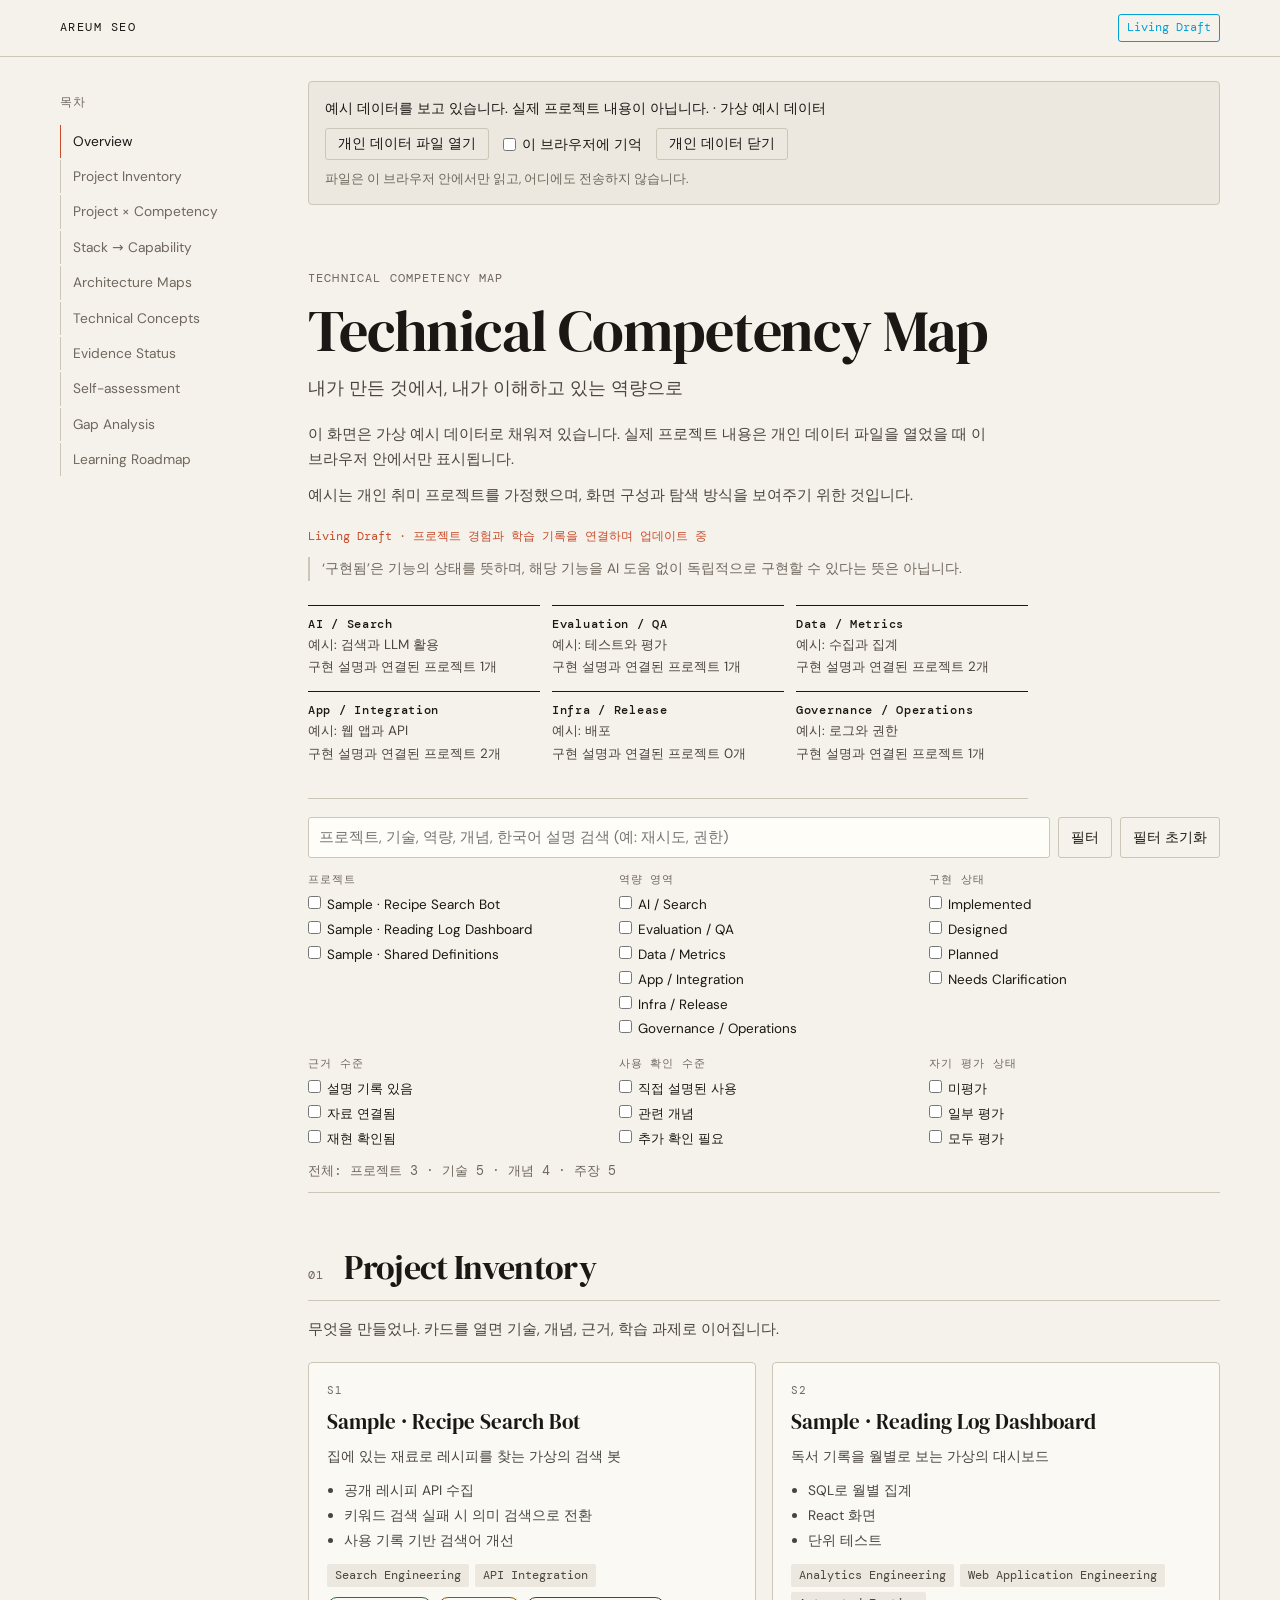
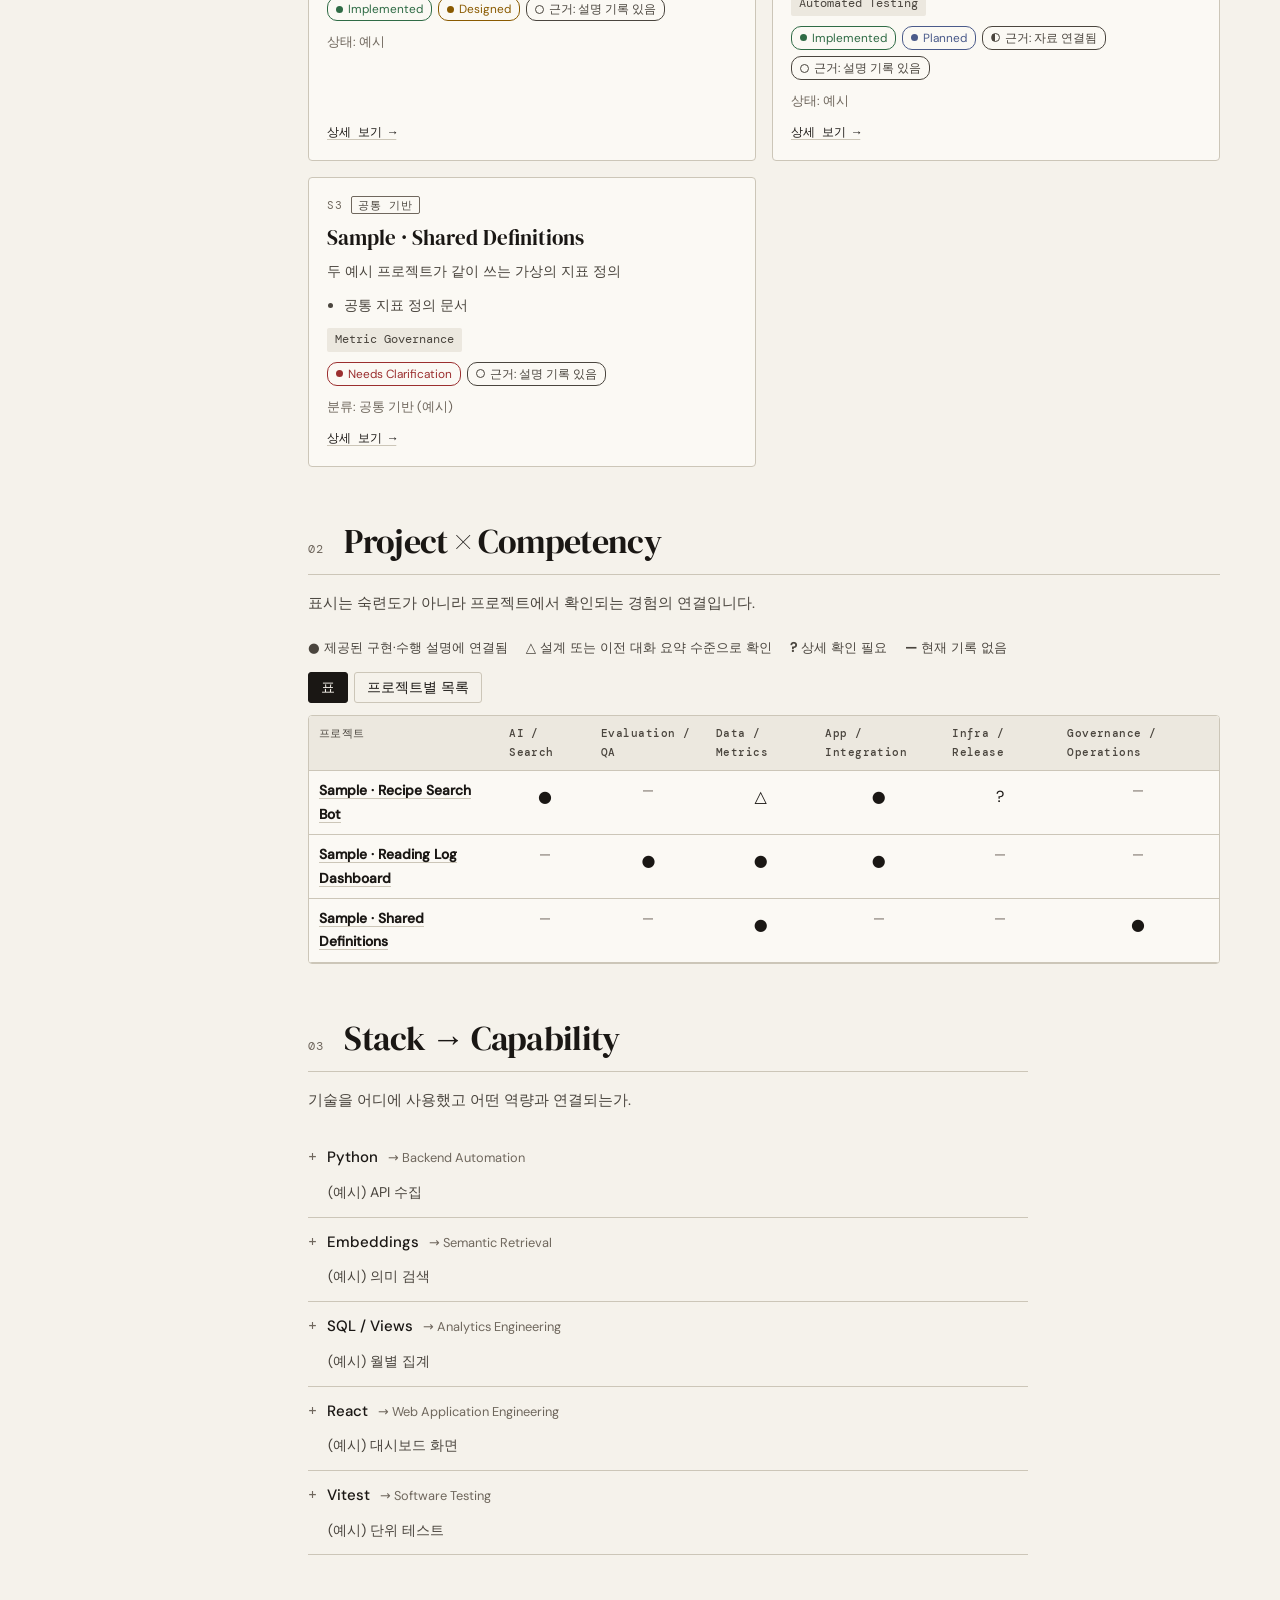
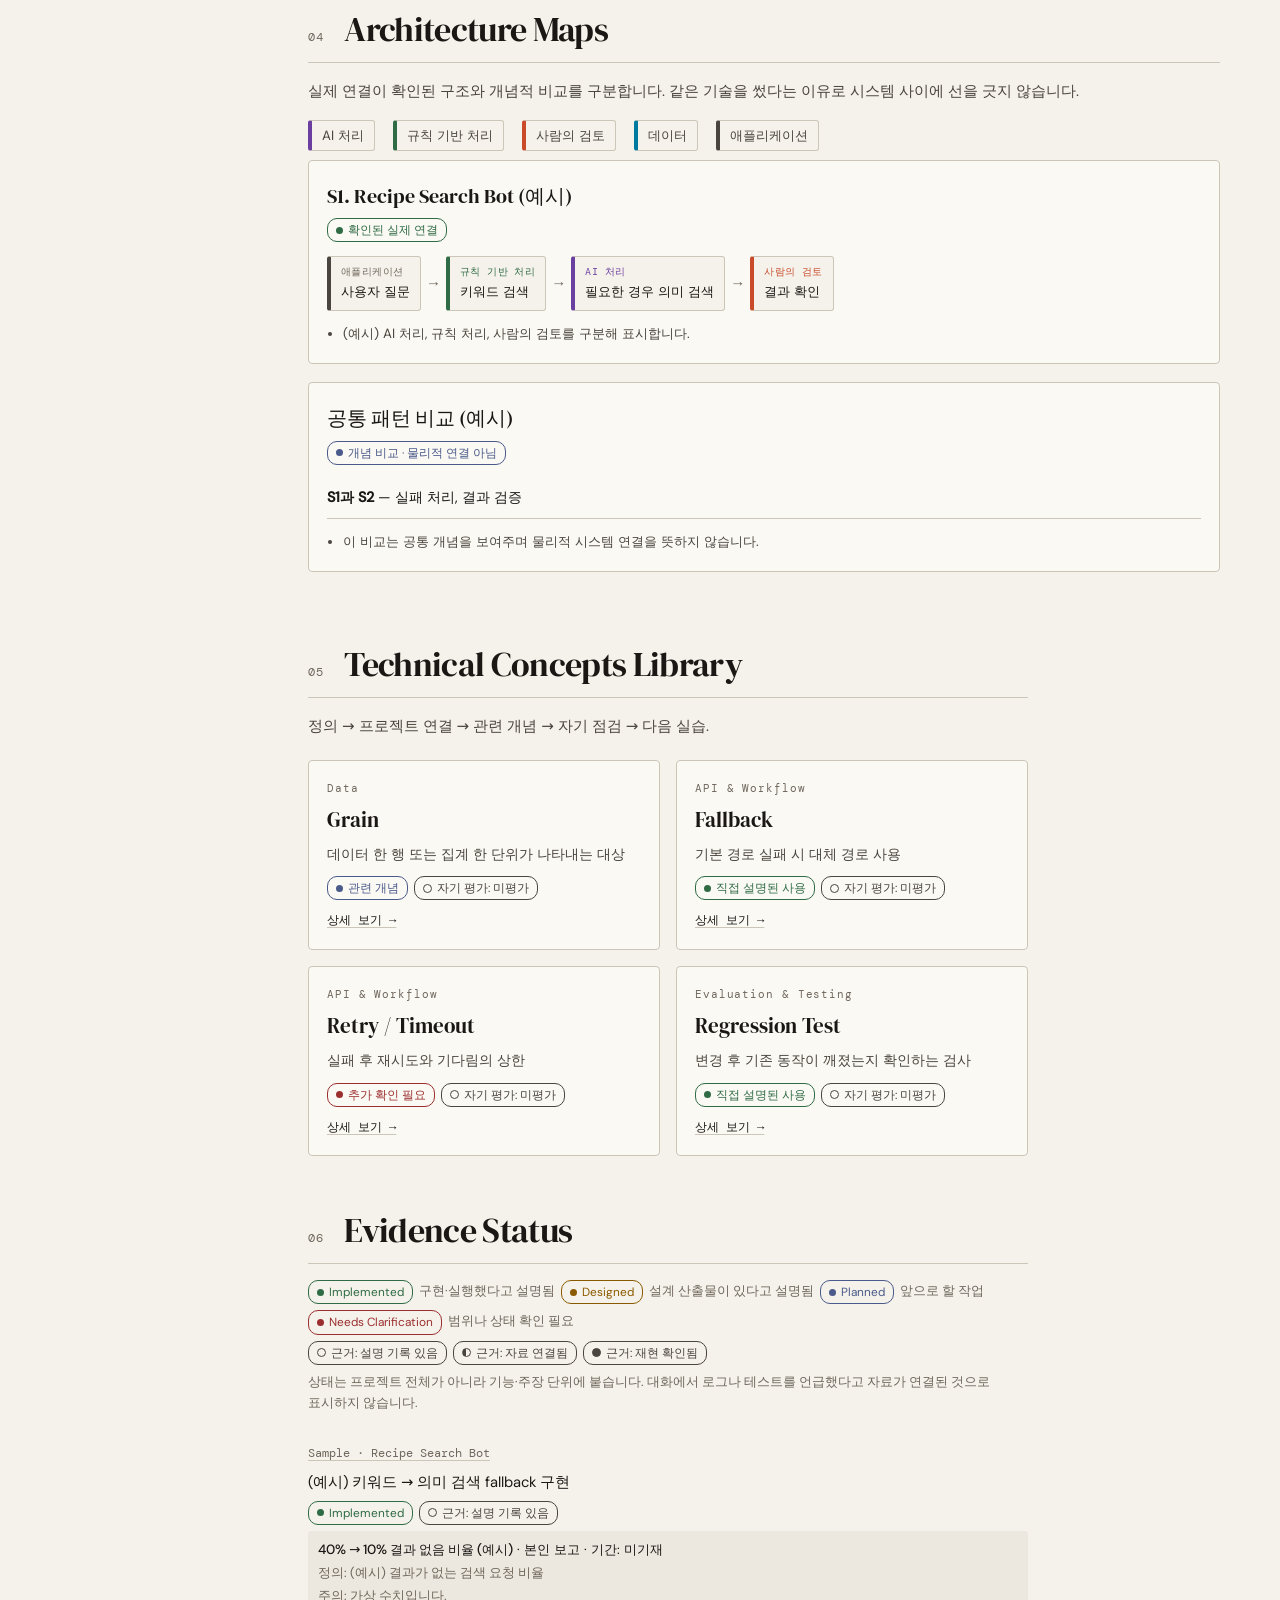
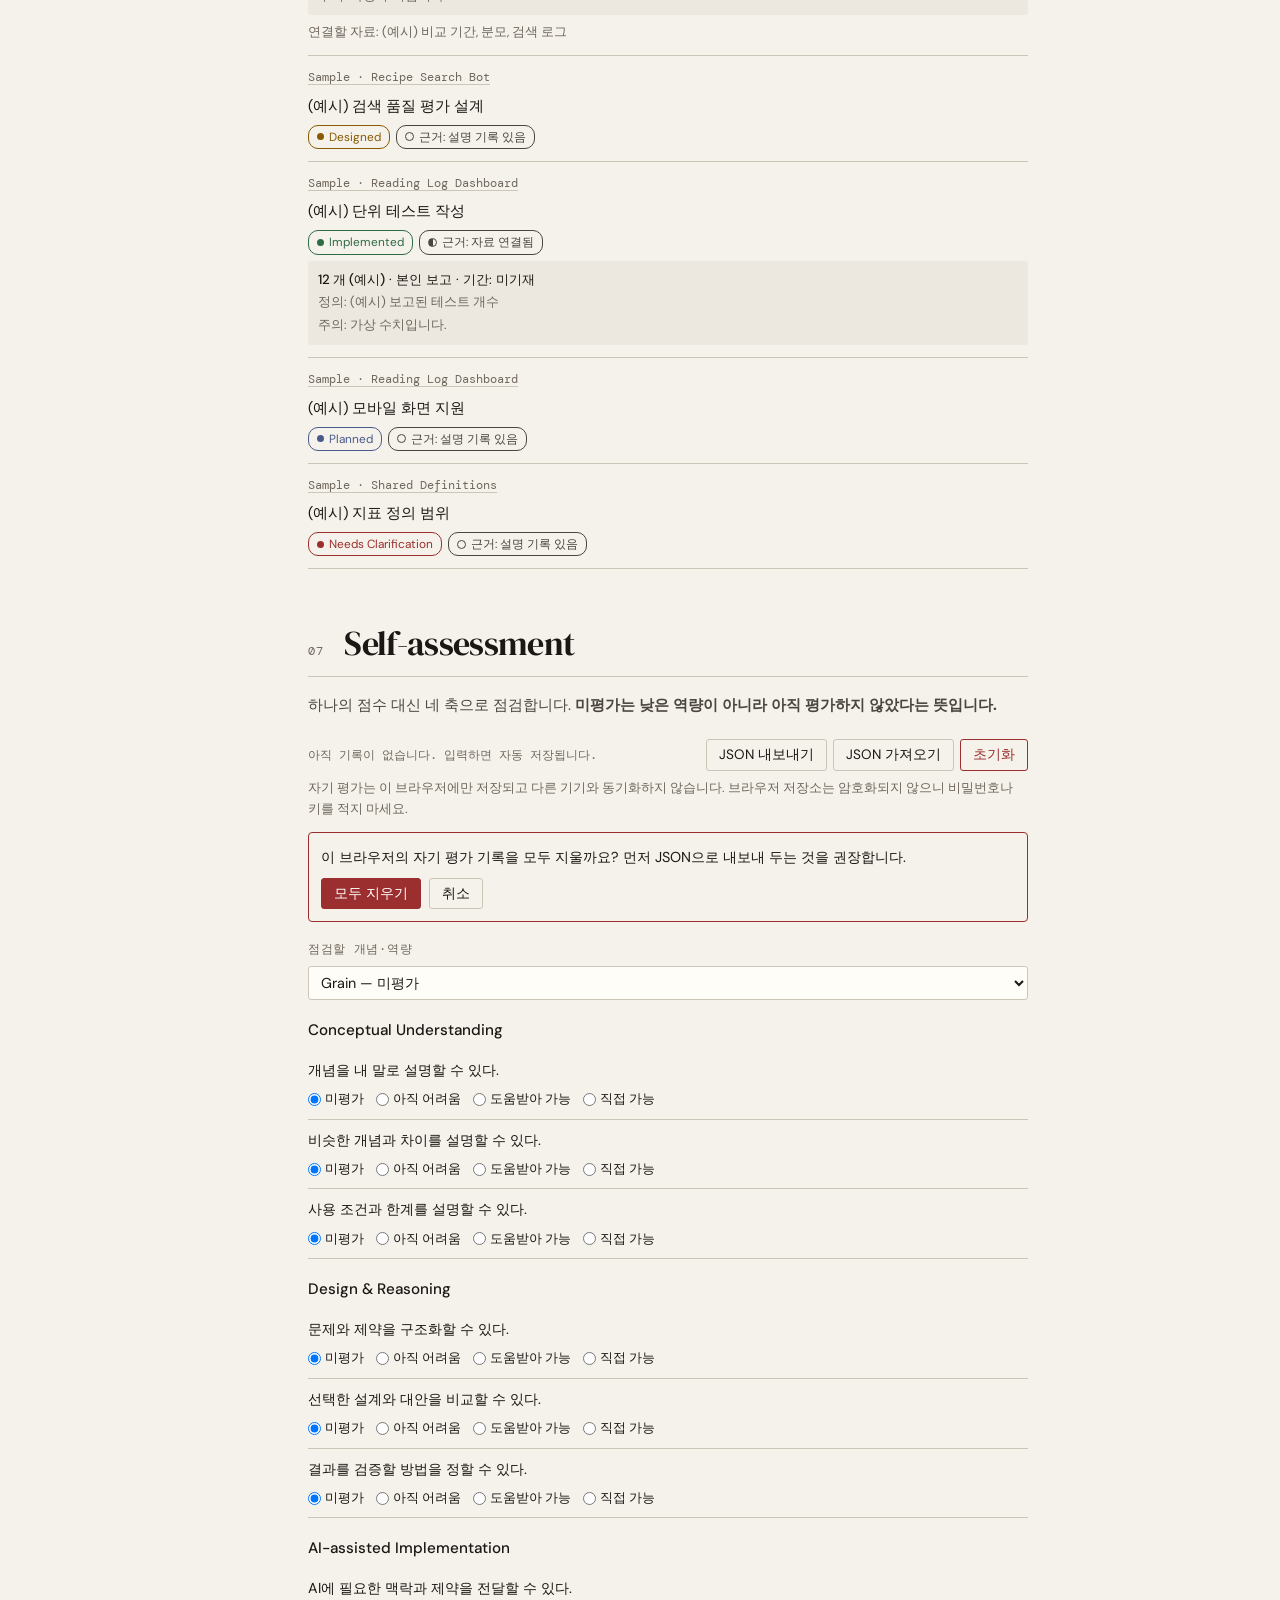
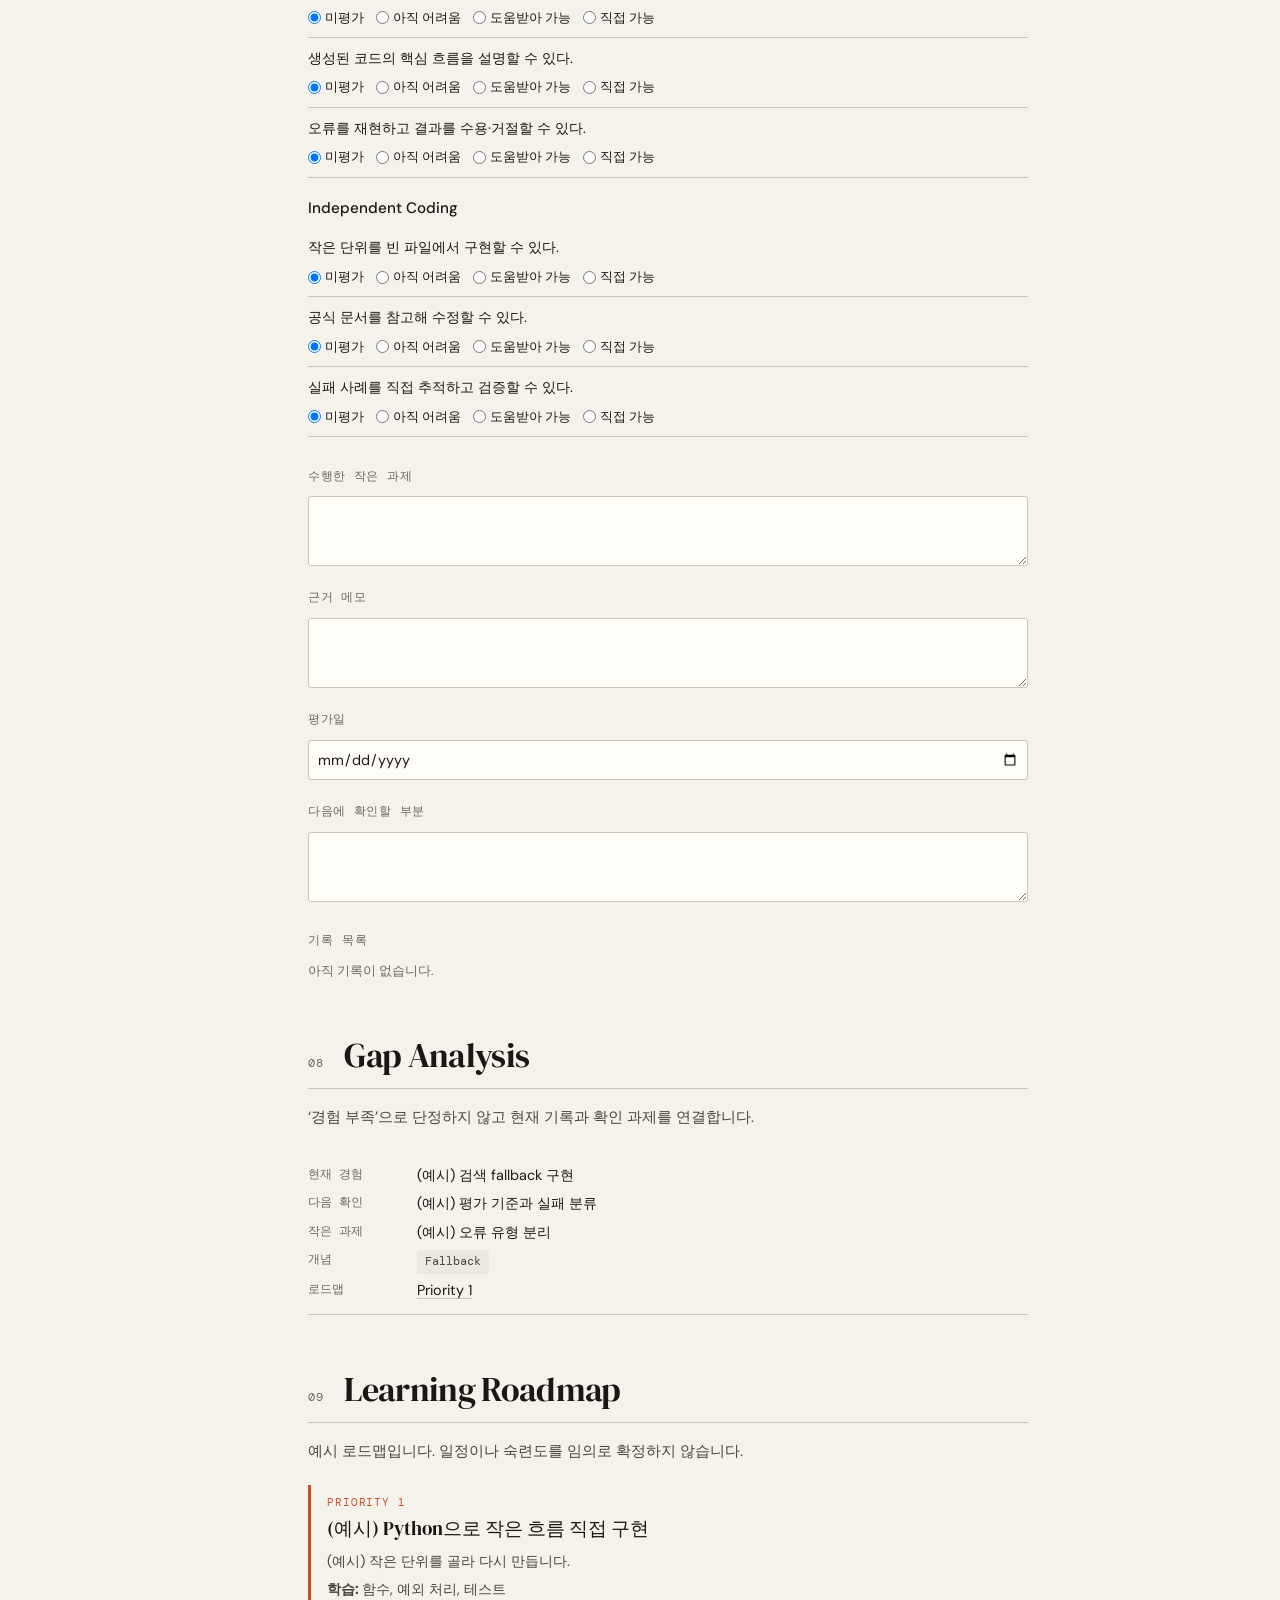
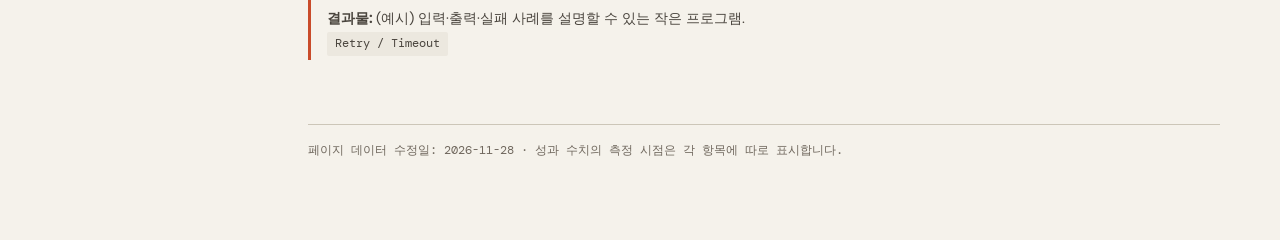
==== competency-map/index.html @ 476ce2fc "Add Technical Competency Map page shell with sample data Static page under /competency-map/: project" ====
<!DOCTYPE html>
<html lang="ko">
<head>
  <meta charset="UTF-8" />
  <meta name="viewport" content="width=device-width, initial-scale=1.0" />
  <meta name="robots" content="noindex, nofollow" />
  <meta name="referrer" content="no-referrer" />
  <meta http-equiv="Content-Security-Policy" content="default-src 'self'; script-src 'self'; style-src 'self'; font-src 'self'; img-src 'self' data:; connect-src 'self'; object-src 'none'; base-uri 'none'; form-action 'none'" />
  <title>Technical Competency Map — Areum Seo</title>
  <meta name="description" content="프로젝트 경험과 기술 개념, 학습 과제를 연결한 자기 점검용 지도." />
  <link rel="stylesheet" href="styles.css" />
</head>
<body>
  <a class="skip-link" href="#main">본문으로 건너뛰기</a>

  <nav class="topnav" aria-label="사이트">
    <div class="nav-inner">
      <a class="brand" href="../index.html">Areum Seo</a>
      <span class="nav-tag">Living Draft</span>
    </div>
  </nav>

  <div class="layout">
    <aside class="sidenav" aria-label="페이지 목차">
      <details class="toc" id="toc">
        <summary>목차</summary>
        <ol class="toc-list">
          <li><a href="#overview">Overview</a></li>
          <li><a href="#projects">Project Inventory</a></li>
          <li><a href="#matrix">Project × Competency</a></li>
          <li><a href="#stack">Stack → Capability</a></li>
          <li><a href="#architecture">Architecture Maps</a></li>
          <li><a href="#concepts">Technical Concepts</a></li>
          <li><a href="#evidence">Evidence Status</a></li>
          <li><a href="#assessment">Self-assessment</a></li>
          <li><a href="#gaps">Gap Analysis</a></li>
          <li><a href="#roadmap">Learning Roadmap</a></li>
        </ol>
      </details>
    </aside>

    <main id="main" tabindex="-1">
      <!-- Data source bar -->
      <section class="databar" aria-label="데이터">
        <p id="data-status" class="data-status" role="status">데이터를 불러오는 중…</p>
        <div class="databar-actions">
          <label class="btn btn-ghost" for="content-file">개인 데이터 파일 열기</label>
          <input type="file" id="content-file" accept="application/json,.json" class="visually-hidden" />
          <label class="check"><input type="checkbox" id="remember-content" /> 이 브라우저에 기억</label>
          <button type="button" class="btn btn-ghost" id="clear-content" hidden>개인 데이터 닫기</button>
        </div>
        <p class="hint">파일은 이 브라우저 안에서만 읽고, 어디에도 전송하지 않습니다.</p>
      </section>

      <div id="view-home">
        <header class="page-header" id="overview">
          <p class="page-eyebrow">Technical Competency Map</p>
          <h1 class="page-title">Technical Competency Map</h1>
          <p class="page-subtitle">내가 만든 것에서, 내가 이해하고 있는 역량으로</p>
          <div class="page-desc" id="intro"></div>
          <p class="living">Living Draft · 프로젝트 경험과 학습 기록을 연결하며 업데이트 중</p>
          <p class="disclaimer" id="disclaimer"></p>
          <div class="area-summary" id="area-summary"></div>
        </header>

        <!-- Search & filters -->
        <section class="finder" aria-label="검색과 필터">
          <div class="search-row">
            <label for="q" class="visually-hidden">검색</label>
            <input type="search" id="q" placeholder="프로젝트, 기술, 역량, 개념, 한국어 설명 검색 (예: 재시도, 권한)" autocomplete="off" />
            <button type="button" class="btn btn-ghost" id="filter-toggle" aria-expanded="false" aria-controls="filters">필터</button>
            <button type="button" class="btn btn-ghost" id="filter-reset">필터 초기화</button>
          </div>
          <div id="filters" class="filters" hidden></div>
          <p id="result-count" class="result-count" aria-live="polite"></p>
        </section>

        <section class="section" id="projects" aria-labelledby="h-projects">
          <div class="section-header"><span class="section-num">01</span><h2 class="section-title" id="h-projects">Project Inventory</h2></div>
          <p class="section-lead">무엇을 만들었나. 카드를 열면 기술, 개념, 근거, 학습 과제로 이어집니다.</p>
          <div class="card-grid" id="project-list"></div>
        </section>

        <section class="section wide" id="matrix" aria-labelledby="h-matrix">
          <div class="section-header"><span class="section-num">02</span><h2 class="section-title" id="h-matrix">Project × Competency</h2></div>
          <p class="section-lead">표시는 숙련도가 아니라 프로젝트에서 확인되는 경험의 연결입니다.</p>
          <ul class="legend" id="matrix-legend"></ul>
          <div class="view-switch" role="group" aria-label="보기 방식">
            <button type="button" class="btn btn-ghost" data-matrix-view="table" aria-pressed="true">표</button>
            <button type="button" class="btn btn-ghost" data-matrix-view="cards" aria-pressed="false">프로젝트별 목록</button>
          </div>
          <div id="matrix-body"></div>
        </section>

        <section class="section" id="stack" aria-labelledby="h-stack">
          <div class="section-header"><span class="section-num">03</span><h2 class="section-title" id="h-stack">Stack → Capability</h2></div>
          <p class="section-lead">기술을 어디에 사용했고 어떤 역량과 연결되는가.</p>
          <div id="stack-list" class="stack-list"></div>
        </section>

        <section class="section wide" id="architecture" aria-labelledby="h-arch">
          <div class="section-header"><span class="section-num">04</span><h2 class="section-title" id="h-arch">Architecture Maps</h2></div>
          <p class="section-lead">실제 연결이 확인된 구조와 개념적 비교를 구분합니다. 같은 기술을 썼다는 이유로 시스템 사이에 선을 긋지 않습니다.</p>
          <ul class="legend" id="arch-legend"></ul>
          <div id="arch-list"></div>
        </section>

        <section class="section" id="concepts" aria-labelledby="h-concepts">
          <div class="section-header"><span class="section-num">05</span><h2 class="section-title" id="h-concepts">Technical Concepts Library</h2></div>
          <p class="section-lead">정의 → 프로젝트 연결 → 관련 개념 → 자기 점검 → 다음 실습.</p>
          <div class="card-grid" id="concept-list"></div>
        </section>

        <section class="section" id="evidence" aria-labelledby="h-evidence">
          <div class="section-header"><span class="section-num">06</span><h2 class="section-title" id="h-evidence">Evidence Status</h2></div>
          <div id="evidence-legend" class="evidence-legend"></div>
          <div id="evidence-list"></div>
        </section>

        <section class="section" id="assessment" aria-labelledby="h-assess">
          <div class="section-header"><span class="section-num">07</span><h2 class="section-title" id="h-assess">Self-assessment</h2></div>
          <p class="section-lead">하나의 점수 대신 네 축으로 점검합니다. <strong>미평가는 낮은 역량이 아니라 아직 평가하지 않았다는 뜻입니다.</strong></p>
          <div class="assess-bar">
            <p id="save-status" class="save-status" role="status"></p>
            <div class="assess-actions">
              <button type="button" class="btn btn-ghost" id="assess-export">JSON 내보내기</button>
              <label class="btn btn-ghost" for="assess-import">JSON 가져오기</label>
              <input type="file" id="assess-import" accept="application/json,.json" class="visually-hidden" />
              <button type="button" class="btn btn-ghost btn-danger" id="assess-reset">초기화</button>
            </div>
          </div>
          <p class="hint">자기 평가는 이 브라우저에만 저장되고 다른 기기와 동기화하지 않습니다. 브라우저 저장소는 암호화되지 않으니 비밀번호나 키를 적지 마세요.</p>
          <div id="reset-confirm" class="confirm" hidden role="alertdialog" aria-labelledby="reset-confirm-text">
            <p id="reset-confirm-text">이 브라우저의 자기 평가 기록을 모두 지울까요? 먼저 JSON으로 내보내 두는 것을 권장합니다.</p>
            <button type="button" class="btn btn-danger" id="reset-yes">모두 지우기</button>
            <button type="button" class="btn btn-ghost" id="reset-no">취소</button>
          </div>
          <label for="assess-target" class="field-label">점검할 개념·역량</label>
          <select id="assess-target"></select>
          <div id="assess-form"></div>
          <h3 class="sub-title">기록 목록</h3>
          <div id="assess-summary"></div>
        </section>

        <section class="section" id="gaps" aria-labelledby="h-gaps">
          <div class="section-header"><span class="section-num">08</span><h2 class="section-title" id="h-gaps">Gap Analysis</h2></div>
          <p class="section-lead">‘경험 부족’으로 단정하지 않고 현재 기록과 확인 과제를 연결합니다.</p>
          <div id="gap-list"></div>
        </section>

        <section class="section" id="roadmap" aria-labelledby="h-roadmap">
          <div class="section-header"><span class="section-num">09</span><h2 class="section-title" id="h-roadmap">Learning Roadmap</h2></div>
          <div id="roadmap-list"></div>
        </section>

        <footer class="page-footer">
          <p id="footer-meta"></p>
        </footer>
      </div>

      <div id="view-detail" hidden></div>
    </main>
  </div>

  <script src="app.js"></script>
</body>
</html>
---- competency-map/styles.css ----
/* Technical Competency Map — reuses the site's tokens (see ../work-experience.html). Fonts are self-hosted (OFL). */
@font-face { font-family: 'DM Sans'; font-weight: 300; font-style: normal; font-display: swap; src: url('fonts/dm-sans-latin-300-normal.woff2') format('woff2'); }
@font-face { font-family: 'DM Sans'; font-weight: 400; font-style: normal; font-display: swap; src: url('fonts/dm-sans-latin-400-normal.woff2') format('woff2'); }
@font-face { font-family: 'DM Sans'; font-weight: 500; font-style: normal; font-display: swap; src: url('fonts/dm-sans-latin-500-normal.woff2') format('woff2'); }
@font-face { font-family: 'DM Mono'; font-weight: 400; font-style: normal; font-display: swap; src: url('fonts/dm-mono-latin-400-normal.woff2') format('woff2'); }
@font-face { font-family: 'DM Mono'; font-weight: 500; font-style: normal; font-display: swap; src: url('fonts/dm-mono-latin-500-normal.woff2') format('woff2'); }
@font-face { font-family: 'DM Serif Display'; font-weight: 400; font-style: normal; font-display: swap; src: url('fonts/dm-serif-display-latin-400-normal.woff2') format('woff2'); }

:root {
  --bg: #f5f2eb;
  --bg2: #ece8df;
  --ink: #1a1714;
  --ink2: #4a453e;
  --ink3: #6f675d;
  --rule: #ccc6b8;
  --accent: #c94b2a;
  --snowflake: #00A1D9;
  --max: 1100px;
  --read: 720px;
  /* status colours: always paired with text */
  --st-impl: #2f6b45;
  --st-design: #8a5a00;
  --st-plan: #4a5a8a;
  --st-clar: #9b2f2f;
  --k-ai: #6b3fa0;
  --k-rule: #2f6b45;
  --k-human: #c94b2a;
  --k-data: #00799f;
  --k-app: #4a453e;
  --sans: 'DM Sans', system-ui, -apple-system, 'Apple SD Gothic Neo', 'Malgun Gothic', 'Noto Sans KR', sans-serif;
  --mono: 'DM Mono', ui-monospace, SFMono-Regular, Menlo, monospace;
  --serif: 'DM Serif Display', Georgia, 'Apple SD Gothic Neo', 'Noto Serif KR', serif;
}

* { box-sizing: border-box; margin: 0; padding: 0; }
html { scroll-behavior: smooth; }
body { font-family: var(--sans); background: var(--bg); color: var(--ink); line-height: 1.7; font-size: 15px; word-break: keep-all; overflow-wrap: anywhere; }
a { color: inherit; text-decoration: underline; text-decoration-color: var(--rule); text-underline-offset: 3px; }
a:hover { text-decoration-color: var(--accent); color: var(--accent); }
:focus-visible { outline: 2px solid var(--accent); outline-offset: 2px; border-radius: 2px; }
.visually-hidden { position: absolute !important; width: 1px; height: 1px; overflow: hidden; clip: rect(0 0 0 0); white-space: nowrap; }
.skip-link { position: absolute; left: -999px; top: 8px; background: var(--ink); color: var(--bg); padding: 6px 12px; z-index: 100; }
.skip-link:focus { left: 8px; }
ul, ol { padding-left: 1.2em; }
li + li { margin-top: 2px; }

/* NAV */
.topnav { position: sticky; top: 0; z-index: 50; background: var(--bg); border-bottom: 1px solid var(--rule); padding: 0 clamp(16px, 5vw, 60px); }
.nav-inner { max-width: calc(var(--max) + 220px); margin: 0 auto; display: flex; align-items: center; justify-content: space-between; height: 56px; gap: 20px; }
.brand { font-family: var(--mono); font-size: 0.78rem; letter-spacing: 0.12em; text-transform: uppercase; text-decoration: none; }
.nav-tag { font-family: var(--mono); font-size: 0.72rem; color: var(--snowflake); border: 1px solid var(--snowflake); padding: 3px 8px; border-radius: 3px; }

/* LAYOUT */
.layout { max-width: calc(var(--max) + 220px); margin: 0 auto; padding: 0 clamp(16px, 5vw, 60px); display: grid; grid-template-columns: 200px minmax(0, 1fr); gap: 48px; }
.sidenav { position: sticky; top: 56px; align-self: start; max-height: calc(100vh - 56px); overflow: auto; padding: 32px 0; }
.toc summary { font-family: var(--mono); font-size: 0.72rem; letter-spacing: 0.1em; text-transform: uppercase; color: var(--ink3); cursor: pointer; list-style: none; padding: 4px 0; }
.toc summary::-webkit-details-marker { display: none; }
.toc-list { list-style: none; padding: 8px 0 0; counter-reset: toc; }
.toc-list li { counter-increment: toc; }
.toc-list a { display: block; padding: 5px 0 5px 12px; border-left: 1px solid var(--rule); font-size: 0.86rem; color: var(--ink3); text-decoration: none; }
.toc-list a:hover, .toc-list a[aria-current="true"] { color: var(--ink); border-left-color: var(--accent); }
main { min-width: 0; padding-bottom: 80px; }
main:focus { outline: none; }

/* DATABAR */
.databar { margin-top: 24px; padding: 14px 16px; border: 1px solid var(--rule); background: var(--bg2); border-radius: 4px; display: grid; gap: 8px; }
.data-status { font-size: 0.9rem; }
.data-status strong { font-weight: 500; }
.databar-actions { display: flex; flex-wrap: wrap; gap: 8px 14px; align-items: center; }
.hint { font-size: 0.8rem; color: var(--ink3); }
.check { font-size: 0.85rem; display: inline-flex; gap: 6px; align-items: center; }

/* BUTTONS */
.btn { font: inherit; font-size: 0.85rem; cursor: pointer; border: 1px solid var(--ink); background: var(--ink); color: var(--bg); padding: 6px 12px; border-radius: 3px; display: inline-flex; align-items: center; gap: 6px; line-height: 1.3; text-decoration: none; }
.btn-ghost { background: transparent; color: var(--ink); border-color: var(--rule); }
.btn-ghost:hover { border-color: var(--ink); color: var(--ink); }
.btn-ghost[aria-pressed="true"], .btn-ghost[aria-expanded="true"] { border-color: var(--ink); background: var(--ink); color: var(--bg); }
.btn-danger { border-color: var(--st-clar); color: var(--st-clar); background: transparent; }
.confirm .btn-danger { background: var(--st-clar); color: #fff; }
label.btn:focus-within { outline: 2px solid var(--accent); }

/* HEADER */
.page-header { padding: clamp(36px, 6vw, 64px) 0 32px; border-bottom: 1px solid var(--rule); max-width: var(--read); }
.page-eyebrow { font-family: var(--mono); font-size: 0.72rem; letter-spacing: 0.1em; text-transform: uppercase; color: var(--ink3); margin-bottom: 14px; }
.page-title { font-family: var(--serif); font-weight: 400; font-size: clamp(2.2rem, 5.5vw, 3.6rem); line-height: 1; letter-spacing: -0.02em; }
.page-subtitle { margin-top: 14px; font-size: 1.1rem; color: var(--ink2); }
.page-desc { margin-top: 18px; color: var(--ink2); }
.page-desc p + p { margin-top: 10px; }
.living { margin-top: 18px; font-family: var(--mono); font-size: 0.76rem; color: var(--accent); }
.disclaimer { margin-top: 10px; font-size: 0.86rem; color: var(--ink3); border-left: 2px solid var(--rule); padding-left: 12px; }
.area-summary { margin-top: 24px; display: grid; grid-template-columns: repeat(auto-fill, minmax(200px, 1fr)); gap: 12px; }
.area-card { border-top: 1px solid var(--ink); padding-top: 8px; }
.area-card h3 { font-family: var(--mono); font-size: 0.74rem; letter-spacing: 0.06em; font-weight: 500; }
.area-card p { font-size: 0.84rem; color: var(--ink2); }

/* FINDER */
.finder { background: var(--bg); padding: 18px 0 10px; border-bottom: 1px solid var(--rule); }
.search-row { display: flex; gap: 8px; flex-wrap: wrap; }
#q { flex: 1 1 260px; font: inherit; font-size: 0.92rem; padding: 7px 10px; border: 1px solid var(--rule); border-radius: 3px; background: #fffdf8; color: var(--ink); min-width: 0; }
#q:focus { border-color: var(--ink); }
.filters { margin-top: 12px; display: grid; grid-template-columns: repeat(auto-fill, minmax(220px, 1fr)); gap: 12px 20px; max-height: 50vh; overflow: auto; }
.filters fieldset { border: none; }
.filters legend { font-family: var(--mono); font-size: 0.7rem; letter-spacing: 0.08em; text-transform: uppercase; color: var(--ink3); margin-bottom: 4px; }
.filters label { display: flex; gap: 6px; align-items: baseline; font-size: 0.84rem; padding: 1px 0; }
.result-count { margin-top: 8px; font-size: 0.8rem; color: var(--ink3); font-family: var(--mono); }
.empty { padding: 20px; border: 1px dashed var(--rule); color: var(--ink2); font-size: 0.9rem; display: grid; gap: 10px; justify-items: start; }

/* SECTIONS */
.section { padding-top: 56px; max-width: var(--read); scroll-margin-top: 120px; }
.section.wide { max-width: none; }
.page-header { scroll-margin-top: 60px; }
.section-header { display: flex; gap: 20px; align-items: baseline; padding-bottom: 14px; border-bottom: 1px solid var(--rule); margin-bottom: 16px; }
.section-num { font-family: var(--mono); font-size: 0.72rem; letter-spacing: 0.1em; color: var(--ink3); }
.section-title { font-family: var(--serif); font-weight: 400; font-size: clamp(1.5rem, 3vw, 2.1rem); letter-spacing: -0.02em; line-height: 1.1; }
.section-lead { color: var(--ink2); margin-bottom: 20px; font-size: 0.94rem; }
.sub-title { font-family: var(--mono); font-size: 0.74rem; letter-spacing: 0.08em; text-transform: uppercase; color: var(--ink3); font-weight: 500; margin: 28px 0 10px; }
#projects { max-width: none; }

/* CARDS */
.card-grid { display: grid; grid-template-columns: repeat(2, minmax(0, 1fr)); gap: 16px; }
.card { border: 1px solid var(--rule); background: #fbf9f4; border-radius: 4px; padding: 18px; display: flex; flex-direction: column; gap: 10px; }
.card-num { font-family: var(--mono); font-size: 0.7rem; color: var(--ink3); letter-spacing: 0.08em; }
.card h3 { font-family: var(--serif); font-weight: 400; font-size: 1.3rem; line-height: 1.15; }
.card .one-line { color: var(--ink2); font-size: 0.9rem; }
.card ul { font-size: 0.86rem; color: var(--ink2); }
.card .more { margin-top: auto; font-family: var(--mono); font-size: 0.76rem; }
.kind-tag { font-family: var(--mono); font-size: 0.68rem; border: 1px solid var(--ink3); color: var(--ink2); padding: 1px 6px; border-radius: 2px; }
.tags { display: flex; flex-wrap: wrap; gap: 4px 6px; list-style: none; padding: 0; }
.tags li { margin: 0; }
.tag { font-family: var(--mono); font-size: 0.72rem; background: var(--bg2); border: 1px solid transparent; padding: 1px 7px; border-radius: 2px; color: var(--ink2); text-decoration: none; display: inline-block; }
a.tag:hover { border-color: var(--accent); color: var(--accent); }

/* STATUS BADGES (colour + text) */
.badges { display: flex; flex-wrap: wrap; gap: 6px; }
.badge { font-size: 0.74rem; padding: 1px 8px; border-radius: 10px; border: 1px solid currentColor; display: inline-flex; gap: 5px; align-items: center; white-space: nowrap; }
.badge::before { content: ''; width: 7px; height: 7px; border-radius: 50%; background: currentColor; }
.st-implemented { color: var(--st-impl); }
.st-designed { color: var(--st-design); }
.st-planned { color: var(--st-plan); }
.st-needs-clarification { color: var(--st-clar); }
.ev { color: var(--ink2); }
.ev::before { background: transparent; border: 1px solid currentColor; }
.ev-linked::before { background: linear-gradient(90deg, currentColor 50%, transparent 50%); }
.ev-reproduced::before { background: currentColor; }
.lk-direct { color: var(--st-impl); }
.lk-related { color: var(--st-plan); }
.lk-unconfirmed { color: var(--st-clar); }

/* MATRIX */
.legend { list-style: none; padding: 0; display: flex; flex-wrap: wrap; gap: 6px 18px; font-size: 0.84rem; color: var(--ink2); margin-bottom: 12px; }
.legend li { margin: 0; }
.view-switch { display: flex; gap: 6px; margin-bottom: 12px; }
.table-wrap { overflow-x: auto; border: 1px solid var(--rule); border-radius: 4px; }
table { border-collapse: collapse; width: 100%; font-size: 0.86rem; background: #fbf9f4; }
th, td { border-bottom: 1px solid var(--rule); padding: 8px 10px; text-align: left; vertical-align: top; }
thead th { font-family: var(--mono); font-size: 0.7rem; letter-spacing: 0.04em; font-weight: 500; color: var(--ink2); background: var(--bg2); position: sticky; top: 0; }
.matrix td.mark { text-align: center; }
.mark-btn { font: inherit; font-size: 1rem; background: none; border: 1px solid transparent; width: 2.2em; height: 2.2em; cursor: pointer; border-radius: 3px; color: var(--ink); }
.mark-btn:hover { border-color: var(--rule); }
.mark-btn[aria-expanded="true"] { border-color: var(--accent); }
.mark-none { color: var(--ink3); }
.matrix-note-row td { background: var(--bg2); font-size: 0.84rem; color: var(--ink2); }
.mcard { border: 1px solid var(--rule); border-radius: 4px; padding: 14px; margin-bottom: 10px; background: #fbf9f4; }
.mcard h3 { font-size: 1rem; font-weight: 500; margin-bottom: 6px; }
.mcard dl { display: grid; grid-template-columns: max-content 1fr; gap: 4px 12px; font-size: 0.86rem; }
.mcard dt { font-family: var(--mono); font-size: 0.74rem; color: var(--ink3); }

/* STACK */
.stack-item { border-bottom: 1px solid var(--rule); padding: 12px 0; }
.stack-item summary { cursor: pointer; display: flex; gap: 10px; align-items: baseline; flex-wrap: wrap; list-style: none; }
.stack-item summary::-webkit-details-marker { display: none; }
.stack-item summary::before { content: '+'; font-family: var(--mono); color: var(--ink3); width: 1ch; }
.stack-item[open] summary::before { content: '−'; }
.stack-name { font-weight: 500; }
.stack-ctx { color: var(--ink2); font-size: 0.88rem; flex-basis: 100%; padding-left: calc(1ch + 10px); }
.stack-body { padding: 8px 0 4px calc(1ch + 10px); display: grid; gap: 6px; font-size: 0.86rem; }
.kv { display: grid; grid-template-columns: 7em 1fr; gap: 8px; }
.kv > span:first-child { font-family: var(--mono); font-size: 0.72rem; color: var(--ink3); padding-top: 2px; }

/* ARCHITECTURE */
.arch { border: 1px solid var(--rule); border-radius: 4px; padding: 18px; margin-bottom: 18px; background: #fbf9f4; }
.arch h3 { font-family: var(--serif); font-weight: 400; font-size: 1.25rem; }
.arch .rel { margin: 4px 0 12px; }
.lane { margin-top: 14px; }
.lane-label { font-family: var(--mono); font-size: 0.7rem; letter-spacing: 0.06em; text-transform: uppercase; color: var(--ink3); margin-bottom: 6px; }
.flow { list-style: none; padding: 0; display: flex; flex-wrap: wrap; align-items: stretch; gap: 6px 0; }
.flow li { display: flex; align-items: center; margin: 0; }
.flow li + li::before { content: '→'; color: var(--ink3); padding: 0 8px; font-family: var(--mono); }
.node { border: 1px solid var(--rule); border-left: 4px solid var(--k-app); background: var(--bg); padding: 6px 10px; font-size: 0.84rem; border-radius: 3px; max-width: 240px; }
.node small { display: block; font-family: var(--mono); font-size: 0.64rem; letter-spacing: 0.04em; color: var(--ink3); text-transform: uppercase; }
.k-ai { border-left-color: var(--k-ai); } .k-ai small { color: var(--k-ai); }
.k-rule { border-left-color: var(--k-rule); } .k-rule small { color: var(--k-rule); }
.k-human { border-left-color: var(--k-human); } .k-human small { color: var(--k-human); }
.k-data { border-left-color: var(--k-data); } .k-data small { color: var(--k-data); }
.arch-notes { margin-top: 12px; font-size: 0.84rem; color: var(--ink2); }
.compare { list-style: none; padding: 0; }
.compare li { padding: 8px 0; border-bottom: 1px solid var(--rule); font-size: 0.9rem; }

/* EVIDENCE */
.evidence-legend { display: grid; gap: 6px; font-size: 0.86rem; color: var(--ink2); margin-bottom: 18px; }
.claim { border-bottom: 1px solid var(--rule); padding: 12px 0; display: grid; gap: 6px; }
.claim-project { font-family: var(--mono); font-size: 0.72rem; color: var(--ink3); }
.claim-text { font-size: 0.92rem; }
.outcome { font-size: 0.84rem; background: var(--bg2); padding: 8px 10px; border-radius: 3px; }
.outcome strong { font-weight: 500; }

/* ASSESSMENT */
.assess-bar { display: flex; flex-wrap: wrap; justify-content: space-between; align-items: center; gap: 10px; margin-bottom: 6px; }
.assess-actions { display: flex; flex-wrap: wrap; gap: 6px; }
.save-status { font-family: var(--mono); font-size: 0.76rem; color: var(--ink3); }
.save-status.warn { color: var(--st-clar); }
.confirm { border: 1px solid var(--st-clar); padding: 12px; margin: 12px 0; display: flex; flex-wrap: wrap; gap: 8px; align-items: center; border-radius: 4px; }
.confirm p { flex-basis: 100%; font-size: 0.9rem; }
.field-label { display: block; font-family: var(--mono); font-size: 0.72rem; letter-spacing: 0.06em; color: var(--ink3); margin: 18px 0 6px; text-transform: uppercase; }
select, textarea, input[type="date"], input[type="text"] { font: inherit; font-size: 0.9rem; padding: 6px 8px; border: 1px solid var(--rule); border-radius: 3px; background: #fffdf8; color: var(--ink); width: 100%; }
textarea { min-height: 70px; resize: vertical; }
.axis { margin-top: 18px; border: none; }
.axis legend { font-weight: 500; font-size: 0.95rem; margin-bottom: 6px; }
.q { padding: 8px 0; border-bottom: 1px solid var(--rule); display: grid; gap: 6px; }
.q-text { font-size: 0.9rem; }
.choices { display: flex; flex-wrap: wrap; gap: 4px 12px; font-size: 0.82rem; }
.choices label { display: inline-flex; gap: 4px; align-items: center; }
.assess-fields { display: grid; gap: 4px; margin-top: 12px; }
.assess-row { border-bottom: 1px solid var(--rule); padding: 10px 0; font-size: 0.86rem; display: grid; gap: 4px; }
.assess-row .counts { color: var(--ink2); }

/* GAP & ROADMAP */
.gap { border-bottom: 1px solid var(--rule); padding: 12px 0; display: grid; gap: 4px; font-size: 0.9rem; }
.prio { border-left: 3px solid var(--accent); padding: 4px 0 4px 16px; margin-bottom: 22px; }
.prio h3 { font-family: var(--serif); font-weight: 400; font-size: 1.2rem; }
.prio .prio-n { font-family: var(--mono); font-size: 0.7rem; color: var(--accent); letter-spacing: 0.08em; }
.prio p, .prio li { font-size: 0.9rem; color: var(--ink2); }
.prio p { margin-top: 4px; }

/* DETAIL VIEW */
#view-detail { padding-top: 32px; max-width: var(--read); }
.detail-back { font-family: var(--mono); font-size: 0.76rem; display: inline-block; margin-bottom: 20px; }
.detail h1 { font-family: var(--serif); font-weight: 400; font-size: clamp(1.9rem, 4.5vw, 2.8rem); line-height: 1.05; letter-spacing: -0.02em; }
.detail .one-line { font-size: 1.05rem; color: var(--ink2); margin-top: 10px; }
.detail section { margin-top: 30px; }
.detail h2 { font-family: var(--mono); font-size: 0.74rem; letter-spacing: 0.08em; text-transform: uppercase; color: var(--ink3); font-weight: 500; padding-bottom: 6px; border-bottom: 1px solid var(--rule); margin-bottom: 10px; }
.detail ul { font-size: 0.92rem; }
.caution { border-left: 3px solid var(--st-design); padding: 6px 12px; background: var(--bg2); font-size: 0.9rem; margin-top: 6px; }

.page-footer { margin-top: 64px; padding-top: 16px; border-top: 1px solid var(--rule); font-family: var(--mono); font-size: 0.72rem; color: var(--ink3); }

/* MOBILE */
@media (max-width: 860px) {
  .layout { grid-template-columns: minmax(0, 1fr); gap: 0; }
  .sidenav { position: sticky; top: 56px; z-index: 30; background: var(--bg); padding: 0; max-height: none; border-bottom: 1px solid var(--rule); margin: 0 calc(-1 * clamp(16px, 5vw, 60px)); padding: 0 clamp(16px, 5vw, 60px); }
  .toc summary { padding: 10px 0; }
  .toc summary::after { content: ' ▾'; }
  .toc[open] summary::after { content: ' ▴'; }
  .toc-list { padding-bottom: 10px; max-height: 60vh; overflow: auto; }
  .finder { position: static; }
  .card-grid { grid-template-columns: minmax(0, 1fr); }
  .flow { flex-direction: column; align-items: stretch; }
  .flow li { flex-direction: column; align-items: stretch; }
  .flow li + li::before { content: '↓'; padding: 2px 0; text-align: center; }
  .node { max-width: none; }
  .section { scroll-margin-top: 110px; }
}
@media (min-width: 861px) {
  .toc summary { pointer-events: none; }
}
@media (prefers-reduced-motion: reduce) { html { scroll-behavior: auto; } }
@media print {
  .topnav, .sidenav, .finder, .databar, .assess-actions { display: none; }
  .layout { display: block; }
}
.mt { margin-top: 14px; }
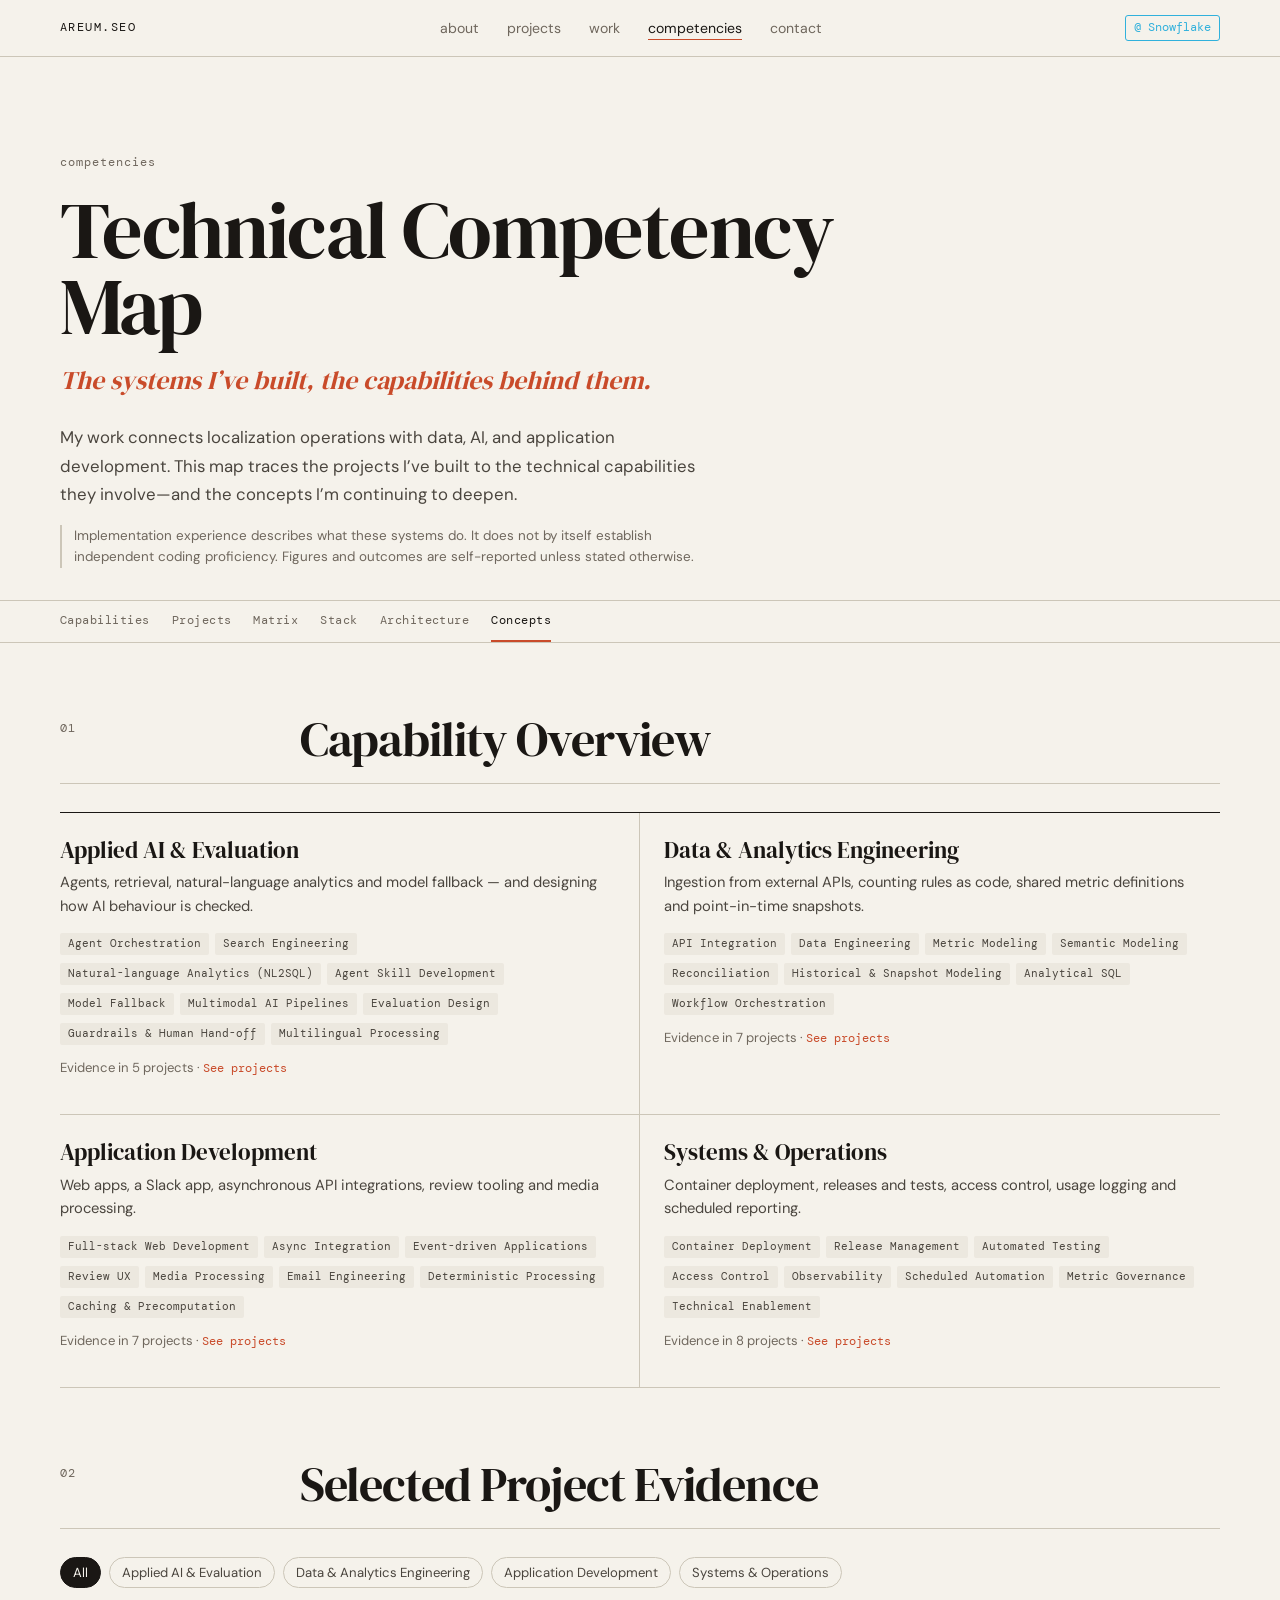
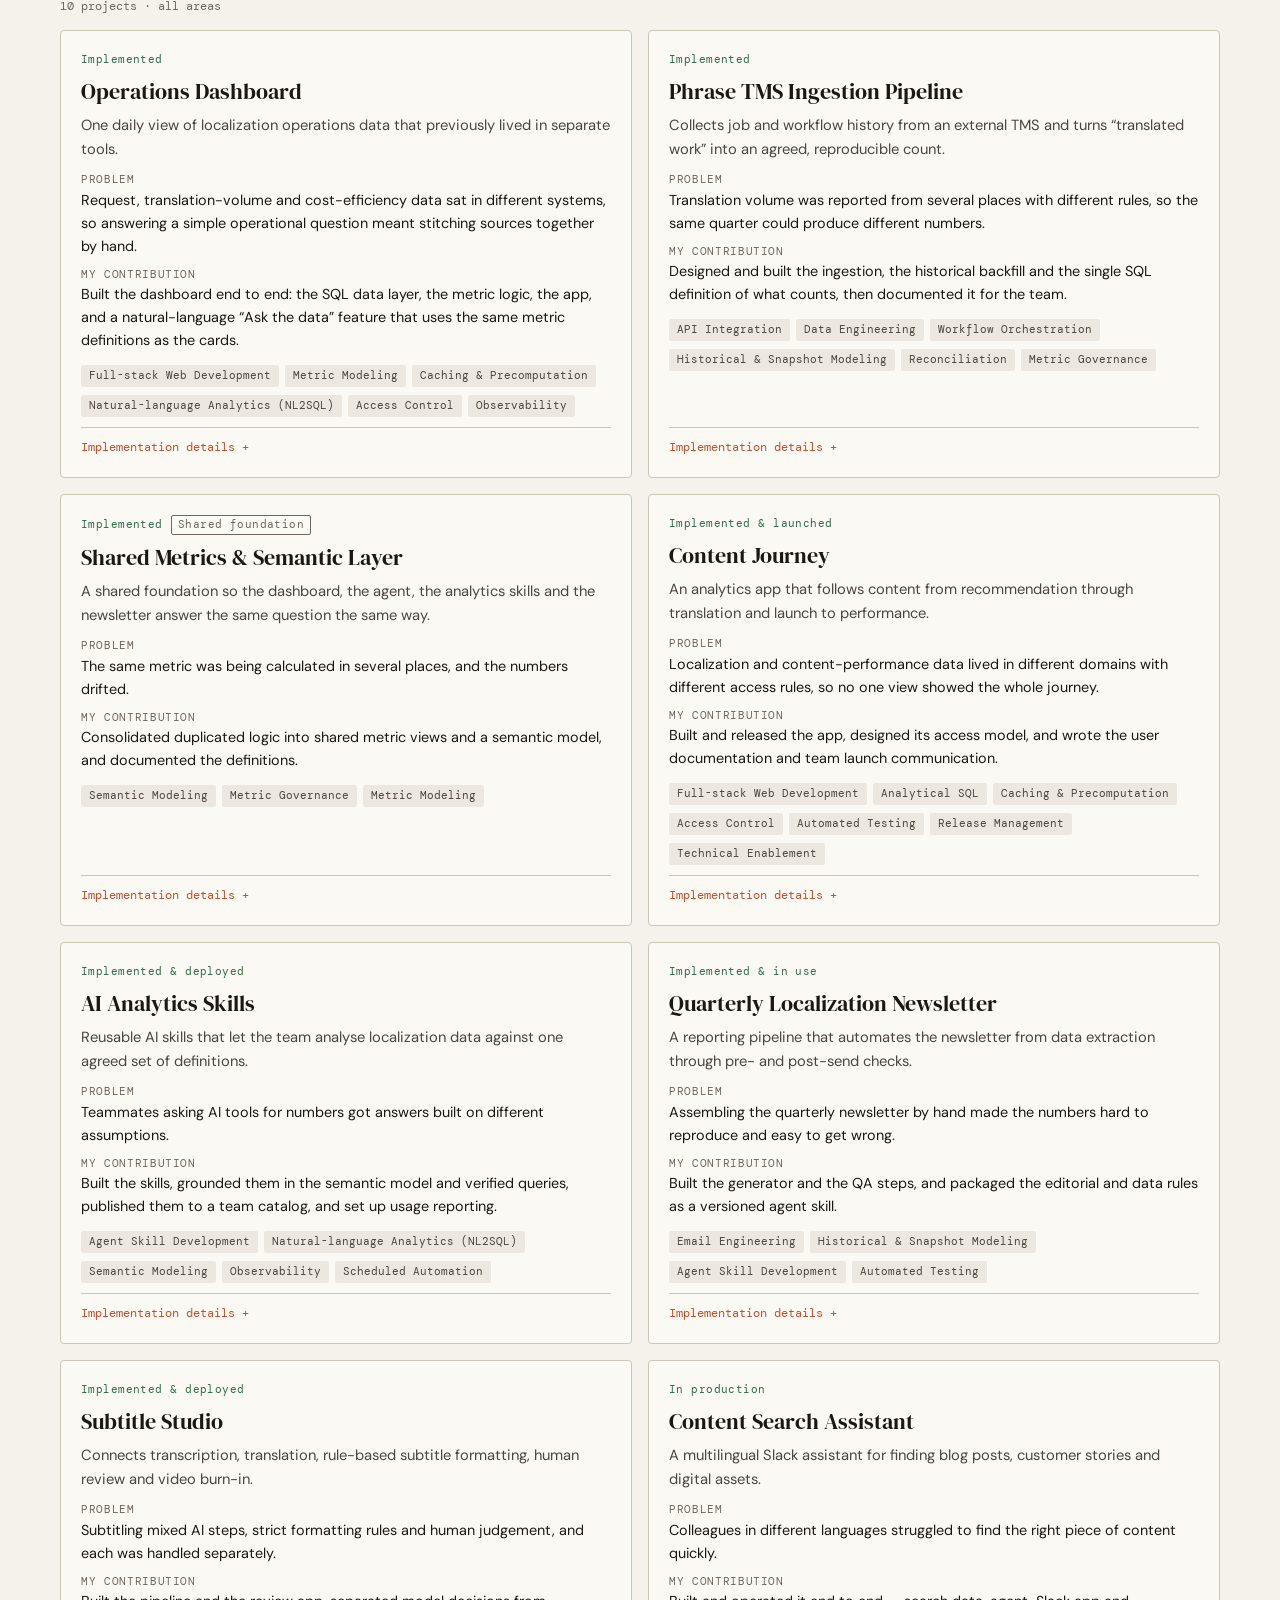
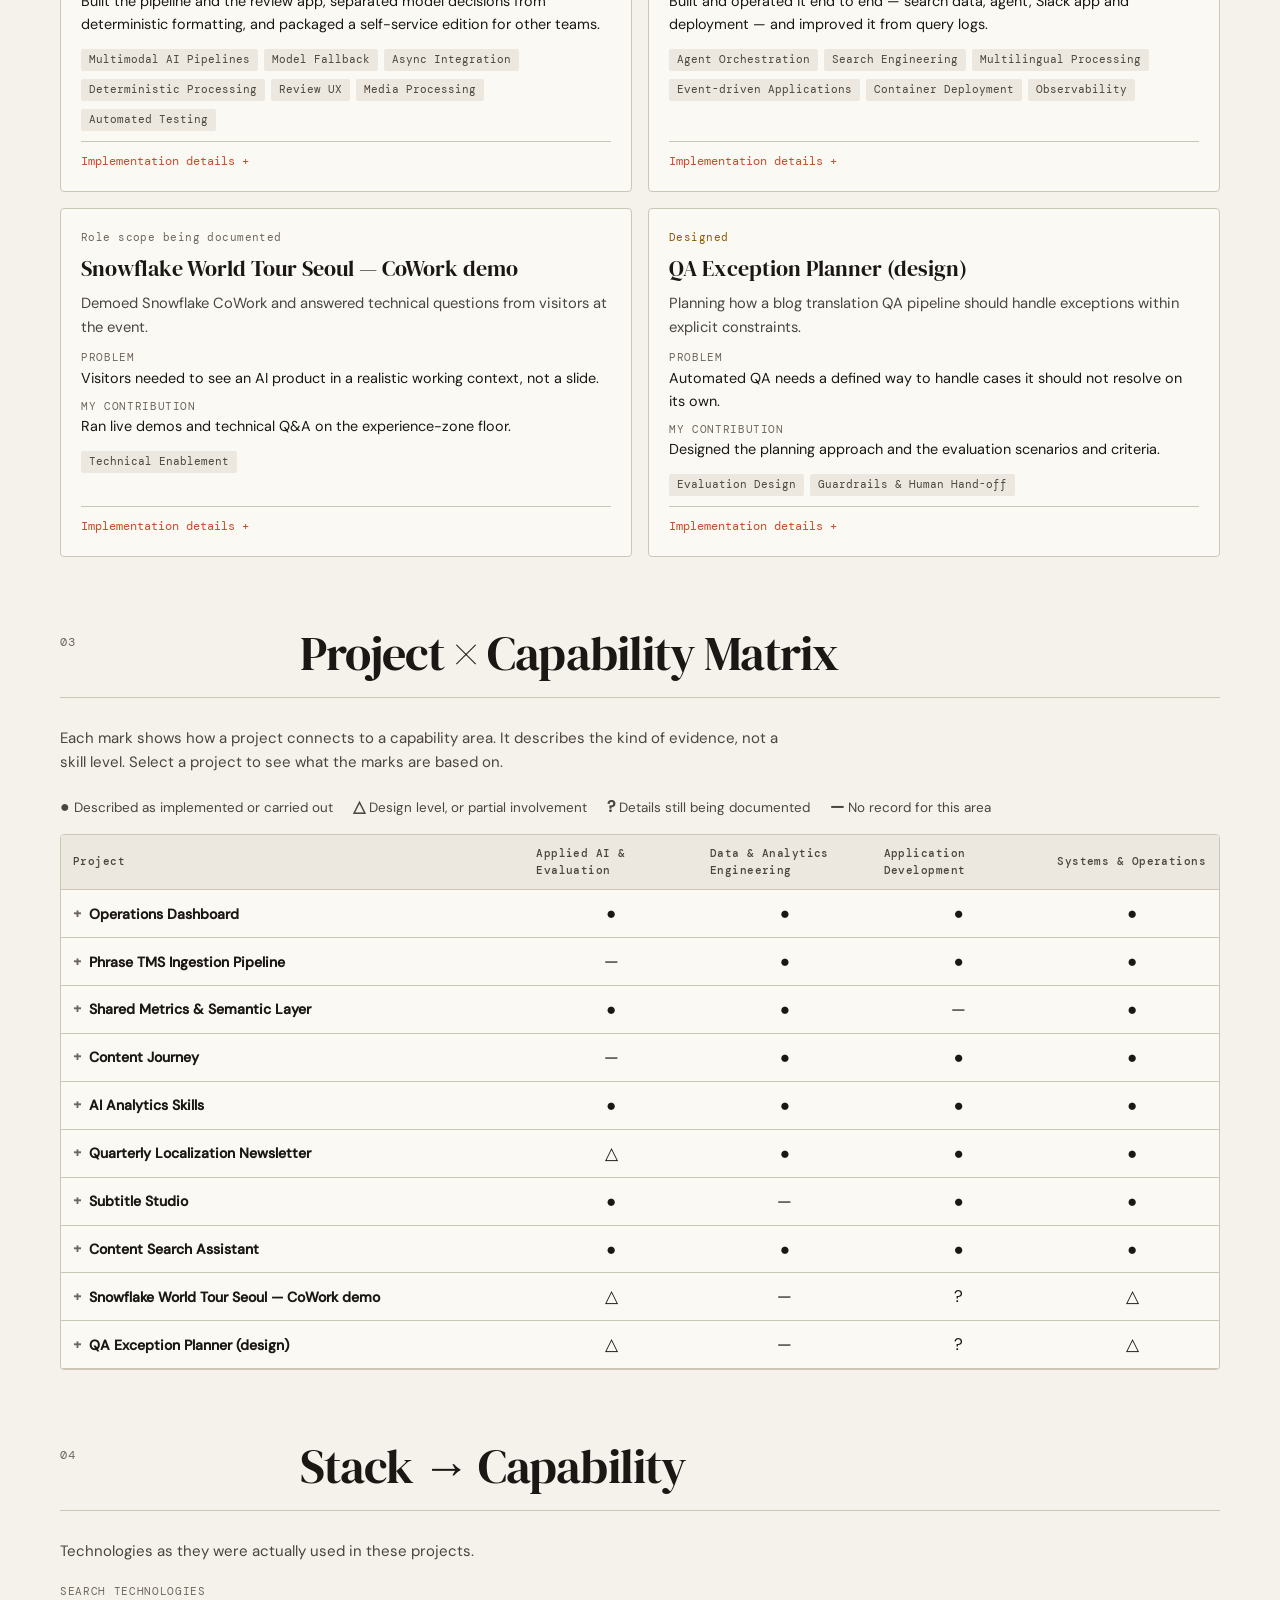
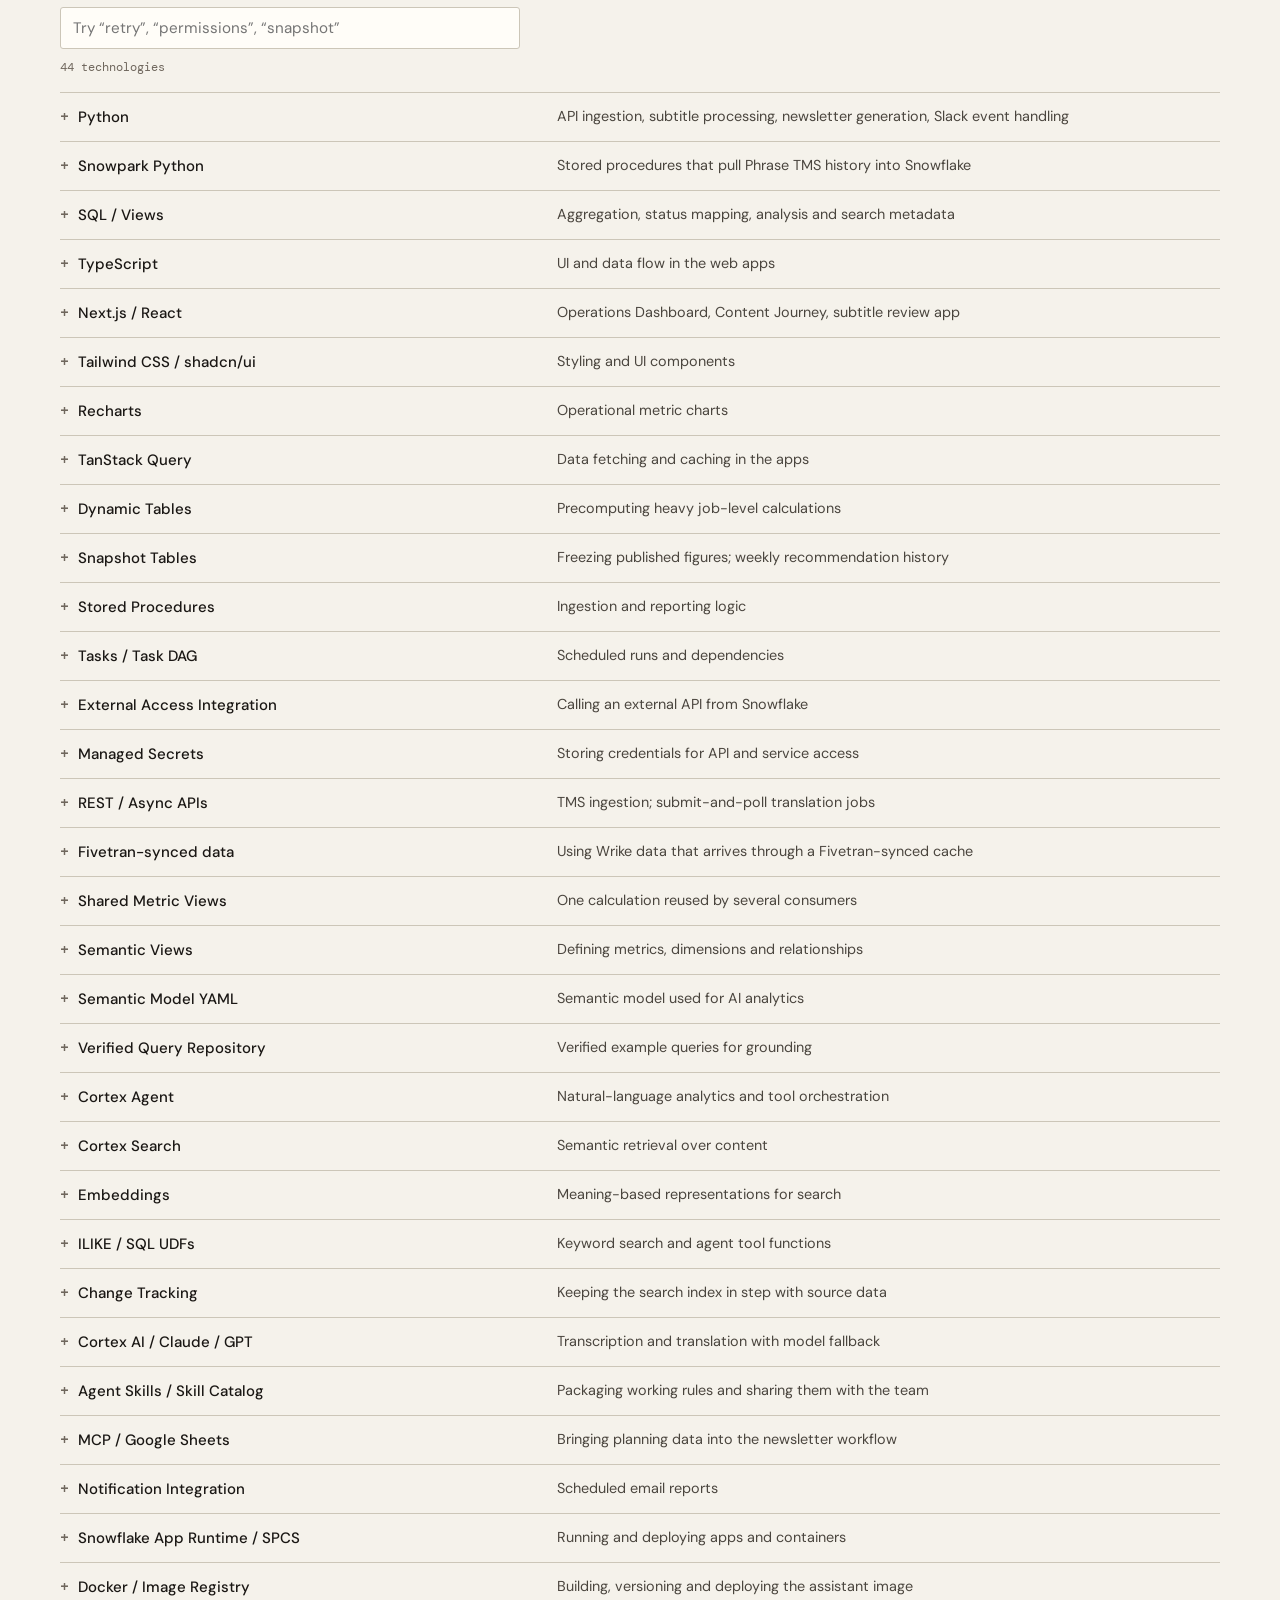
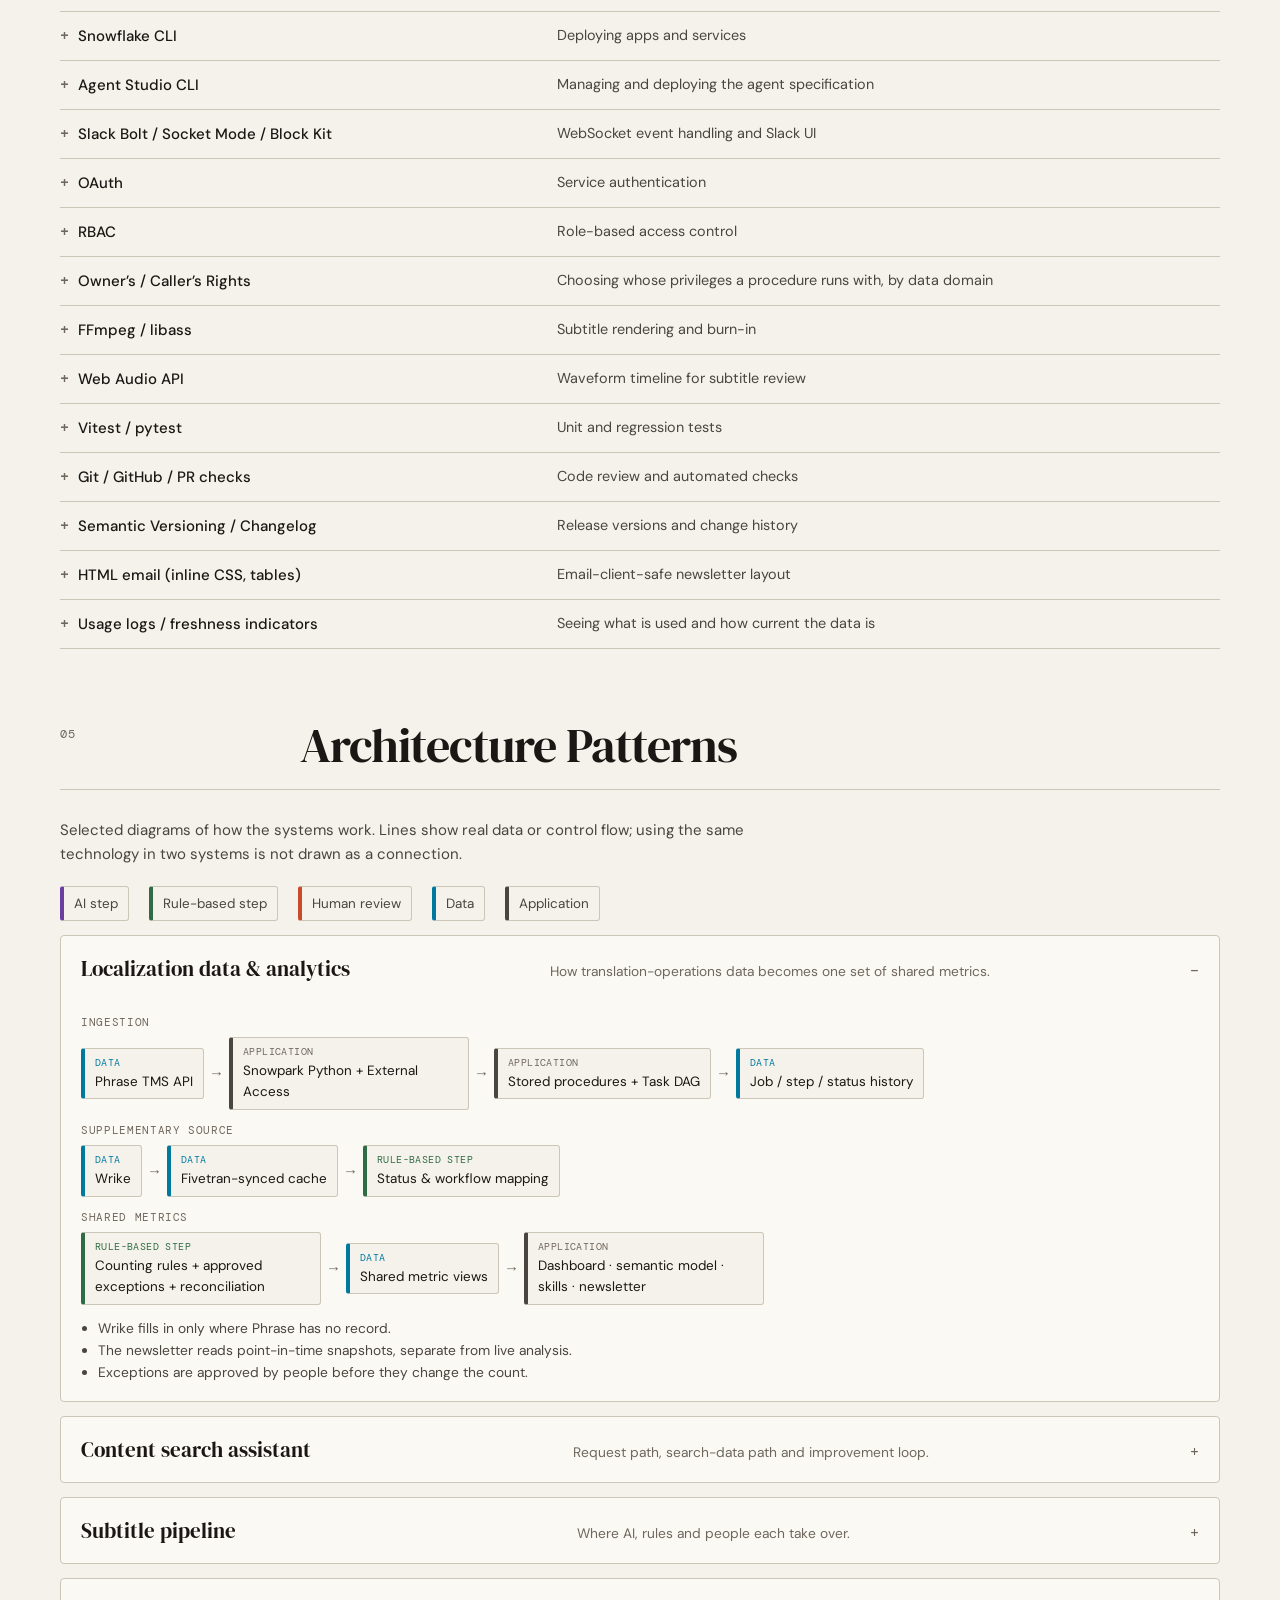
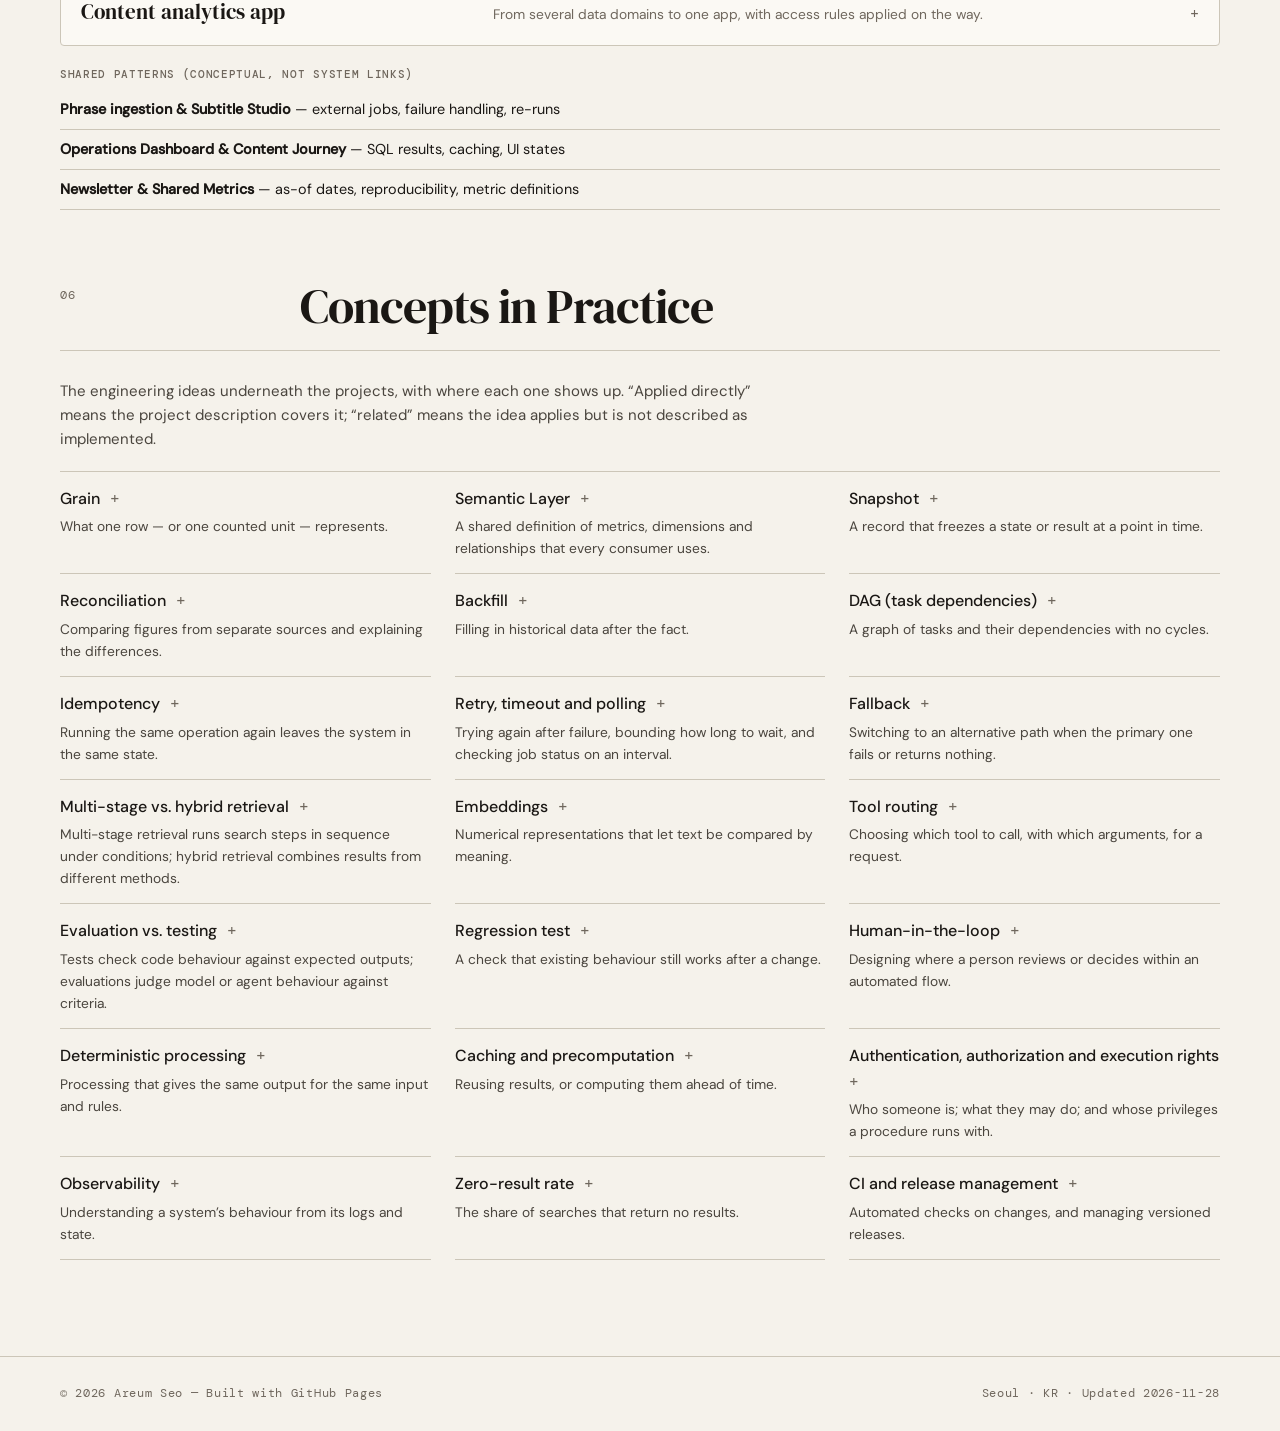
==== commit 759daebd: "Reshape Competency Map into an English portfolio section - Add a competencies item to the main navig" ====
--- a/competency-map/index.html
+++ b/competency-map/index.html
@@ -1,167 +1,102 @@
 <!DOCTYPE html>
-<html lang="ko">
+<html lang="en">
 <head>
   <meta charset="UTF-8" />
   <meta name="viewport" content="width=device-width, initial-scale=1.0" />
-  <meta name="robots" content="noindex, nofollow" />
-  <meta name="referrer" content="no-referrer" />
-  <meta http-equiv="Content-Security-Policy" content="default-src 'self'; script-src 'self'; style-src 'self'; font-src 'self'; img-src 'self' data:; connect-src 'self'; object-src 'none'; base-uri 'none'; form-action 'none'" />
   <title>Technical Competency Map — Areum Seo</title>
-  <meta name="description" content="프로젝트 경험과 기술 개념, 학습 과제를 연결한 자기 점검용 지도." />
-  <link rel="stylesheet" href="styles.css" />
+  <meta name="description" content="The systems Areum Seo has built and the technical capabilities behind them: applied AI and evaluation, data and analytics engineering, application development, and systems and operations." />
+  <link rel="stylesheet" href="map.css" />
 </head>
 <body>
-  <a class="skip-link" href="#main">본문으로 건너뛰기</a>
+  <a class="skip-link" href="#main">Skip to content</a>
 
-  <nav class="topnav" aria-label="사이트">
+  <nav aria-label="Site">
     <div class="nav-inner">
-      <a class="brand" href="../index.html">Areum Seo</a>
-      <span class="nav-tag">Living Draft</span>
+      <a class="brand" href="../index.html">areum.seo</a>
+      <ul class="nav-menu">
+        <li><a href="../index.html#about">about</a></li>
+        <li><a href="../index.html#projects">projects</a></li>
+        <li><a href="../index.html#work">work</a></li>
+        <li><a href="./" class="active" aria-current="page">competencies</a></li>
+        <li><a href="../index.html#contact">contact</a></li>
+      </ul>
+      <a href="https://www.snowflake.com/ko/" target="_blank" rel="noopener" class="nav-tag">@ Snowflake</a>
     </div>
   </nav>
 
-  <div class="layout">
-    <aside class="sidenav" aria-label="페이지 목차">
-      <details class="toc" id="toc">
-        <summary>목차</summary>
-        <ol class="toc-list">
-          <li><a href="#overview">Overview</a></li>
-          <li><a href="#projects">Project Inventory</a></li>
-          <li><a href="#matrix">Project × Competency</a></li>
-          <li><a href="#stack">Stack → Capability</a></li>
-          <li><a href="#architecture">Architecture Maps</a></li>
-          <li><a href="#concepts">Technical Concepts</a></li>
-          <li><a href="#evidence">Evidence Status</a></li>
-          <li><a href="#assessment">Self-assessment</a></li>
-          <li><a href="#gaps">Gap Analysis</a></li>
-          <li><a href="#roadmap">Learning Roadmap</a></li>
-        </ol>
-      </details>
-    </aside>
+  <header class="page-header" id="top">
+    <p class="page-eyebrow">Competencies</p>
+    <h1 class="page-title">Technical Competency Map</h1>
+    <p class="page-subtitle">The systems I’ve built, the capabilities behind them.</p>
+    <p class="page-desc">My work connects localization operations with data, AI, and application development. This map traces the projects I’ve built to the technical capabilities they involve—and the concepts I’m continuing to deepen.</p>
+    <p class="page-note" id="page-note"></p>
+  </header>
 
-    <main id="main" tabindex="-1">
-      <!-- Data source bar -->
-      <section class="databar" aria-label="데이터">
-        <p id="data-status" class="data-status" role="status">데이터를 불러오는 중…</p>
-        <div class="databar-actions">
-          <label class="btn btn-ghost" for="content-file">개인 데이터 파일 열기</label>
-          <input type="file" id="content-file" accept="application/json,.json" class="visually-hidden" />
-          <label class="check"><input type="checkbox" id="remember-content" /> 이 브라우저에 기억</label>
-          <button type="button" class="btn btn-ghost" id="clear-content" hidden>개인 데이터 닫기</button>
-        </div>
-        <p class="hint">파일은 이 브라우저 안에서만 읽고, 어디에도 전송하지 않습니다.</p>
-      </section>
+  <nav class="subnav" aria-label="On this page">
+    <ol class="subnav-list">
+      <li><a href="#capabilities">Capabilities</a></li>
+      <li><a href="#projects">Projects</a></li>
+      <li><a href="#matrix">Matrix</a></li>
+      <li><a href="#stack">Stack</a></li>
+      <li><a href="#architecture">Architecture</a></li>
+      <li><a href="#concepts">Concepts</a></li>
+    </ol>
+  </nav>
 
-      <div id="view-home">
-        <header class="page-header" id="overview">
-          <p class="page-eyebrow">Technical Competency Map</p>
-          <h1 class="page-title">Technical Competency Map</h1>
-          <p class="page-subtitle">내가 만든 것에서, 내가 이해하고 있는 역량으로</p>
-          <div class="page-desc" id="intro"></div>
-          <p class="living">Living Draft · 프로젝트 경험과 학습 기록을 연결하며 업데이트 중</p>
-          <p class="disclaimer" id="disclaimer"></p>
-          <div class="area-summary" id="area-summary"></div>
-        </header>
+  <main id="main" class="wrap" tabindex="-1">
+    <noscript><p class="noscript">This page needs JavaScript to show the project data.</p></noscript>
 
-        <!-- Search & filters -->
-        <section class="finder" aria-label="검색과 필터">
-          <div class="search-row">
-            <label for="q" class="visually-hidden">검색</label>
-            <input type="search" id="q" placeholder="프로젝트, 기술, 역량, 개념, 한국어 설명 검색 (예: 재시도, 권한)" autocomplete="off" />
-            <button type="button" class="btn btn-ghost" id="filter-toggle" aria-expanded="false" aria-controls="filters">필터</button>
-            <button type="button" class="btn btn-ghost" id="filter-reset">필터 초기화</button>
-          </div>
-          <div id="filters" class="filters" hidden></div>
-          <p id="result-count" class="result-count" aria-live="polite"></p>
-        </section>
+    <section class="section" id="capabilities" aria-labelledby="h-capabilities">
+      <div class="section-header"><span class="section-num">01</span><h2 class="section-title" id="h-capabilities">Capability Overview</h2></div>
+      <div class="area-grid" id="area-grid"></div>
+    </section>
 
-        <section class="section" id="projects" aria-labelledby="h-projects">
-          <div class="section-header"><span class="section-num">01</span><h2 class="section-title" id="h-projects">Project Inventory</h2></div>
-          <p class="section-lead">무엇을 만들었나. 카드를 열면 기술, 개념, 근거, 학습 과제로 이어집니다.</p>
-          <div class="card-grid" id="project-list"></div>
-        </section>
+    <section class="section" id="projects" aria-labelledby="h-projects">
+      <div class="section-header"><span class="section-num">02</span><h2 class="section-title" id="h-projects">Selected Project Evidence</h2></div>
+      <div class="chips" role="group" aria-label="Filter projects by capability area" id="project-filter"></div>
+      <p class="count" id="project-count" aria-live="polite"></p>
+      <div class="card-grid" id="project-list"></div>
+    </section>
 
-        <section class="section wide" id="matrix" aria-labelledby="h-matrix">
-          <div class="section-header"><span class="section-num">02</span><h2 class="section-title" id="h-matrix">Project × Competency</h2></div>
-          <p class="section-lead">표시는 숙련도가 아니라 프로젝트에서 확인되는 경험의 연결입니다.</p>
-          <ul class="legend" id="matrix-legend"></ul>
-          <div class="view-switch" role="group" aria-label="보기 방식">
-            <button type="button" class="btn btn-ghost" data-matrix-view="table" aria-pressed="true">표</button>
-            <button type="button" class="btn btn-ghost" data-matrix-view="cards" aria-pressed="false">프로젝트별 목록</button>
-          </div>
-          <div id="matrix-body"></div>
-        </section>
+    <section class="section" id="matrix" aria-labelledby="h-matrix">
+      <div class="section-header"><span class="section-num">03</span><h2 class="section-title" id="h-matrix">Project × Capability Matrix</h2></div>
+      <p class="lead">Each mark shows how a project connects to a capability area. It describes the kind of evidence, not a skill level. Select a project to see what the marks are based on.</p>
+      <ul class="legend" id="matrix-legend"></ul>
+      <div id="matrix-body"></div>
+    </section>
 
-        <section class="section" id="stack" aria-labelledby="h-stack">
-          <div class="section-header"><span class="section-num">03</span><h2 class="section-title" id="h-stack">Stack → Capability</h2></div>
-          <p class="section-lead">기술을 어디에 사용했고 어떤 역량과 연결되는가.</p>
-          <div id="stack-list" class="stack-list"></div>
-        </section>
+    <section class="section" id="stack" aria-labelledby="h-stack">
+      <div class="section-header"><span class="section-num">04</span><h2 class="section-title" id="h-stack">Stack → Capability</h2></div>
+      <p class="lead">Technologies as they were actually used in these projects.</p>
+      <div class="search">
+        <label for="stack-q">Search technologies</label>
+        <input type="search" id="stack-q" placeholder="Try “retry”, “permissions”, “snapshot”" autocomplete="off" />
+      </div>
+      <p class="count" id="stack-count" aria-live="polite"></p>
+      <div id="stack-list" class="stack-list"></div>
+    </section>
 
-        <section class="section wide" id="architecture" aria-labelledby="h-arch">
-          <div class="section-header"><span class="section-num">04</span><h2 class="section-title" id="h-arch">Architecture Maps</h2></div>
-          <p class="section-lead">실제 연결이 확인된 구조와 개념적 비교를 구분합니다. 같은 기술을 썼다는 이유로 시스템 사이에 선을 긋지 않습니다.</p>
-          <ul class="legend" id="arch-legend"></ul>
-          <div id="arch-list"></div>
-        </section>
+    <section class="section" id="architecture" aria-labelledby="h-arch">
+      <div class="section-header"><span class="section-num">05</span><h2 class="section-title" id="h-arch">Architecture Patterns</h2></div>
+      <p class="lead">Selected diagrams of how the systems work. Lines show real data or control flow; using the same technology in two systems is not drawn as a connection.</p>
+      <ul class="legend" id="arch-legend"></ul>
+      <div id="arch-list"></div>
+    </section>
 
-        <section class="section" id="concepts" aria-labelledby="h-concepts">
-          <div class="section-header"><span class="section-num">05</span><h2 class="section-title" id="h-concepts">Technical Concepts Library</h2></div>
-          <p class="section-lead">정의 → 프로젝트 연결 → 관련 개념 → 자기 점검 → 다음 실습.</p>
-          <div class="card-grid" id="concept-list"></div>
-        </section>
+    <section class="section" id="concepts" aria-labelledby="h-concepts">
+      <div class="section-header"><span class="section-num">06</span><h2 class="section-title" id="h-concepts">Concepts in Practice</h2></div>
+      <p class="lead">The engineering ideas underneath the projects, with where each one shows up. “Applied directly” means the project description covers it; “related” means the idea applies but is not described as implemented.</p>
+      <div class="concept-grid" id="concept-list"></div>
+    </section>
+  </main>
 
-        <section class="section" id="evidence" aria-labelledby="h-evidence">
-          <div class="section-header"><span class="section-num">06</span><h2 class="section-title" id="h-evidence">Evidence Status</h2></div>
-          <div id="evidence-legend" class="evidence-legend"></div>
-          <div id="evidence-list"></div>
-        </section>
+  <footer>
+    <div class="wrap footer-inner">
+      <div class="footer-left">© <span id="year"></span> Areum Seo — Built with GitHub Pages</div>
+      <div class="footer-right" id="footer-updated">Seoul · KR</div>
+    </div>
+  </footer>
 
-        <section class="section" id="assessment" aria-labelledby="h-assess">
-          <div class="section-header"><span class="section-num">07</span><h2 class="section-title" id="h-assess">Self-assessment</h2></div>
-          <p class="section-lead">하나의 점수 대신 네 축으로 점검합니다. <strong>미평가는 낮은 역량이 아니라 아직 평가하지 않았다는 뜻입니다.</strong></p>
-          <div class="assess-bar">
-            <p id="save-status" class="save-status" role="status"></p>
-            <div class="assess-actions">
-              <button type="button" class="btn btn-ghost" id="assess-export">JSON 내보내기</button>
-              <label class="btn btn-ghost" for="assess-import">JSON 가져오기</label>
-              <input type="file" id="assess-import" accept="application/json,.json" class="visually-hidden" />
-              <button type="button" class="btn btn-ghost btn-danger" id="assess-reset">초기화</button>
-            </div>
-          </div>
-          <p class="hint">자기 평가는 이 브라우저에만 저장되고 다른 기기와 동기화하지 않습니다. 브라우저 저장소는 암호화되지 않으니 비밀번호나 키를 적지 마세요.</p>
-          <div id="reset-confirm" class="confirm" hidden role="alertdialog" aria-labelledby="reset-confirm-text">
-            <p id="reset-confirm-text">이 브라우저의 자기 평가 기록을 모두 지울까요? 먼저 JSON으로 내보내 두는 것을 권장합니다.</p>
-            <button type="button" class="btn btn-danger" id="reset-yes">모두 지우기</button>
-            <button type="button" class="btn btn-ghost" id="reset-no">취소</button>
-          </div>
-          <label for="assess-target" class="field-label">점검할 개념·역량</label>
-          <select id="assess-target"></select>
-          <div id="assess-form"></div>
-          <h3 class="sub-title">기록 목록</h3>
-          <div id="assess-summary"></div>
-        </section>
-
-        <section class="section" id="gaps" aria-labelledby="h-gaps">
-          <div class="section-header"><span class="section-num">08</span><h2 class="section-title" id="h-gaps">Gap Analysis</h2></div>
-          <p class="section-lead">‘경험 부족’으로 단정하지 않고 현재 기록과 확인 과제를 연결합니다.</p>
-          <div id="gap-list"></div>
-        </section>
-
-        <section class="section" id="roadmap" aria-labelledby="h-roadmap">
-          <div class="section-header"><span class="section-num">09</span><h2 class="section-title" id="h-roadmap">Learning Roadmap</h2></div>
-          <div id="roadmap-list"></div>
-        </section>
-
-        <footer class="page-footer">
-          <p id="footer-meta"></p>
-        </footer>
-      </div>
-
-      <div id="view-detail" hidden></div>
-    </main>
-  </div>
-
-  <script src="app.js"></script>
+  <script src="map.js"></script>
 </body>
 </html>
--- a/competency-map/map.css
+++ b/competency-map/map.css
@@ -0,0 +1,226 @@
+/* Technical Competency Map — site header, nav, type, colours and footer follow ../index.html.
+   DM fonts are self-hosted here (same families as the homepage; SIL OFL 1.1, see fonts/OFL.txt). */
+@font-face { font-family: 'DM Sans'; font-weight: 300; font-display: swap; src: url('fonts/dm-sans-latin-300-normal.woff2') format('woff2'); }
+@font-face { font-family: 'DM Sans'; font-weight: 400; font-display: swap; src: url('fonts/dm-sans-latin-400-normal.woff2') format('woff2'); }
+@font-face { font-family: 'DM Sans'; font-weight: 500; font-display: swap; src: url('fonts/dm-sans-latin-500-normal.woff2') format('woff2'); }
+@font-face { font-family: 'DM Mono'; font-weight: 400; font-display: swap; src: url('fonts/dm-mono-latin-400-normal.woff2') format('woff2'); }
+@font-face { font-family: 'DM Mono'; font-weight: 500; font-display: swap; src: url('fonts/dm-mono-latin-500-normal.woff2') format('woff2'); }
+@font-face { font-family: 'DM Serif Display'; font-weight: 400; font-display: swap; src: url('fonts/dm-serif-display-latin-400-normal.woff2') format('woff2'); }
+
+:root {
+  --bg: #f5f2eb;
+  --bg2: #ece8df;
+  --ink: #1a1714;
+  --ink2: #4a453e;
+  --ink3: #6f675d;
+  --rule: #ccc6b8;
+  --accent: #c94b2a;
+  --snowflake: #00A1D9;
+  --max: none; /* homepage leaves --max unset, so content spans the padded width */
+  --read: 720px;
+  --k-ai: #6b3fa0;
+  --k-rule: #2f6b45;
+  --k-human: #c94b2a;
+  --k-data: #00799f;
+  --k-app: #4a453e;
+}
+
+* { box-sizing: border-box; margin: 0; padding: 0; }
+html { scroll-behavior: smooth; scroll-padding-top: 110px; }
+body { font-family: 'DM Sans', sans-serif; background: var(--bg); color: var(--ink); line-height: 1.6; font-size: 15px; overflow-wrap: anywhere; }
+a { color: inherit; text-decoration: none; }
+:focus-visible { outline: 2px solid var(--accent); outline-offset: 2px; border-radius: 2px; }
+.skip-link { position: absolute; left: -999px; top: 8px; background: var(--ink); color: var(--bg); padding: 6px 12px; z-index: 100; }
+.skip-link:focus { left: 8px; }
+ul, ol { padding-left: 1.2em; }
+main:focus { outline: none; }
+
+/* ── NAV (as homepage) ── */
+nav[aria-label="Site"] { position: sticky; top: 0; z-index: 50; background: var(--bg); border-bottom: 1px solid var(--rule); padding: 0 clamp(20px, 5vw, 60px); }
+.nav-inner { max-width: var(--max); margin: 0 auto; display: flex; align-items: center; justify-content: space-between; height: 56px; gap: 20px; }
+.brand { font-family: 'DM Mono', monospace; font-size: 0.78rem; letter-spacing: 0.12em; text-transform: uppercase; color: var(--ink); }
+.nav-menu { display: flex; gap: 28px; font-size: 0.88rem; color: var(--ink3); list-style: none; padding: 0; }
+.nav-menu a:hover { color: var(--ink); }
+.nav-menu li, .brand { flex: none; white-space: nowrap; }
+.nav-menu { min-width: 0; }
+.nav-menu a.active { color: var(--ink); border-bottom: 1px solid var(--accent); padding-bottom: 2px; }
+.nav-tag { font-family: 'DM Mono', monospace; font-size: 0.72rem; color: var(--snowflake); border: 1px solid var(--snowflake); padding: 3px 8px; border-radius: 3px; opacity: 0.8; white-space: nowrap; }
+
+/* ── PAGE HEADER ── */
+.page-header { padding: clamp(56px, 9vw, 96px) clamp(20px, 5vw, 60px) 32px; margin: 0 auto; }
+.page-eyebrow { font-family: 'DM Mono', monospace; font-size: 0.75rem; letter-spacing: 0.08em; color: var(--ink3); margin-bottom: 20px; text-transform: lowercase; }
+.page-title { font-family: 'DM Serif Display', serif; font-weight: 400; font-size: clamp(2.6rem, 7vw, 5rem); line-height: 0.95; letter-spacing: -0.02em; max-width: 820px; }
+.page-subtitle { font-family: 'DM Serif Display', serif; font-style: italic; font-size: clamp(1.2rem, 2.4vw, 1.6rem); color: var(--accent); margin-top: 16px; }
+.page-desc { margin-top: 22px; font-size: 1.05rem; color: var(--ink2); max-width: 640px; line-height: 1.7; }
+.page-note { margin-top: 16px; font-size: 0.84rem; color: var(--ink3); max-width: 640px; border-left: 2px solid var(--rule); padding-left: 12px; }
+
+/* ── IN-PAGE NAV ── */
+.subnav { position: sticky; top: 56px; z-index: 40; background: var(--bg); border-top: 1px solid var(--rule); border-bottom: 1px solid var(--rule); padding: 0 clamp(20px, 5vw, 60px); }
+.subnav-list { max-width: var(--max); margin: 0 auto; list-style: none; padding: 0; display: flex; gap: 22px; overflow-x: auto; scrollbar-width: none; }
+.subnav-list::-webkit-scrollbar { display: none; }
+.subnav-list a { display: block; padding: 10px 0; font-family: 'DM Mono', monospace; font-size: 0.74rem; letter-spacing: 0.04em; color: var(--ink3); white-space: nowrap; border-bottom: 2px solid transparent; }
+.subnav-list a:hover, .subnav-list a[aria-current="true"] { color: var(--ink); border-bottom-color: var(--accent); }
+
+/* ── SECTIONS (as homepage) ── */
+.wrap { max-width: var(--max); margin: 0 auto; padding: 0 clamp(20px, 5vw, 60px); }
+.section { padding: 72px 0 0; }
+.section-header { display: grid; grid-template-columns: 200px 1fr; gap: 40px; align-items: start; padding-bottom: 20px; border-bottom: 1px solid var(--rule); margin-bottom: 28px; }
+.section-num { font-family: 'DM Mono', monospace; font-size: 0.72rem; letter-spacing: 0.1em; color: var(--ink3); padding-top: 5px; }
+.section-title { font-family: 'DM Serif Display', serif; font-weight: 400; font-size: clamp(2rem, 4vw, 3rem); letter-spacing: -0.02em; line-height: 1; }
+.lead { color: var(--ink2); max-width: var(--read); margin-bottom: 20px; }
+.count { font-family: 'DM Mono', monospace; font-size: 0.72rem; color: var(--ink3); margin: 10px 0 14px; }
+.noscript { padding: 20px 0; }
+
+/* tags & chips */
+.tags { list-style: none; padding: 0; display: flex; flex-wrap: wrap; gap: 5px 6px; }
+.tag { font-family: 'DM Mono', monospace; font-size: 0.7rem; background: var(--bg2); color: var(--ink2); padding: 2px 8px; border-radius: 2px; display: inline-block; }
+.chips { display: flex; flex-wrap: wrap; gap: 8px; }
+.chip { font: inherit; font-size: 0.82rem; cursor: pointer; background: transparent; color: var(--ink2); border: 1px solid var(--rule); border-radius: 20px; padding: 4px 12px; }
+.chip:hover { border-color: var(--ink); color: var(--ink); }
+.chip[aria-pressed="true"] { background: var(--ink); color: var(--bg); border-color: var(--ink); }
+.btn-link { font: inherit; font-family: 'DM Mono', monospace; font-size: 0.74rem; background: none; border: none; color: var(--accent); cursor: pointer; padding: 0; }
+.btn-link:hover { text-decoration: underline; }
+
+/* ── 01 AREAS ── */
+.area-grid { display: grid; grid-template-columns: repeat(2, minmax(0, 1fr)); border-top: 1px solid var(--ink); }
+.area { padding: 24px 24px 24px 0; border-bottom: 1px solid var(--rule); }
+.area:nth-child(odd) { border-right: 1px solid var(--rule); }
+.area:nth-child(even) { padding-left: 24px; }
+.area h3 { font-family: 'DM Serif Display', serif; font-weight: 400; font-size: 1.45rem; line-height: 1.15; margin-bottom: 8px; }
+.area p { color: var(--ink2); font-size: 0.92rem; margin-bottom: 12px; }
+.area .area-projects { font-size: 0.82rem; color: var(--ink3); margin-top: 12px; }
+
+/* ── 02 PROJECTS ── */
+.card-grid { display: grid; grid-template-columns: repeat(2, minmax(0, 1fr)); gap: 16px; }
+.card { border: 1px solid var(--rule); border-radius: 4px; background: #fbf9f4; padding: 20px; display: flex; flex-direction: column; gap: 10px; }
+.card-meta { display: flex; flex-wrap: wrap; gap: 8px; align-items: center; font-family: 'DM Mono', monospace; font-size: 0.68rem; letter-spacing: 0.04em; color: var(--ink3); }
+.status { color: var(--k-rule); }
+.status.designed { color: #8a5a00; }
+.status.scope { color: var(--ink3); }
+.kind { border: 1px solid var(--ink3); padding: 0 6px; border-radius: 2px; }
+.card h3 { font-family: 'DM Serif Display', serif; font-weight: 400; font-size: 1.4rem; line-height: 1.15; }
+.card .summary { color: var(--ink2); font-size: 0.92rem; }
+.card dl { display: grid; gap: 8px; font-size: 0.9rem; }
+.card dt { font-family: 'DM Mono', monospace; font-size: 0.68rem; letter-spacing: 0.06em; text-transform: uppercase; color: var(--ink3); }
+.card dd { color: var(--ink); }
+.more { border-top: 1px solid var(--rule); padding-top: 10px; margin-top: auto; }
+.more summary { cursor: pointer; font-family: 'DM Mono', monospace; font-size: 0.74rem; color: var(--accent); list-style: none; }
+.more summary::-webkit-details-marker { display: none; }
+.more summary::after { content: ' +'; }
+.more[open] summary::after { content: ' −'; }
+.more-body { display: grid; gap: 12px; padding-top: 12px; font-size: 0.9rem; }
+.more-body h4 { font-family: 'DM Mono', monospace; font-size: 0.68rem; letter-spacing: 0.06em; text-transform: uppercase; color: var(--ink3); font-weight: 500; margin-bottom: 4px; }
+.more-body ul { color: var(--ink2); }
+.note { border-left: 3px solid #8a5a00; background: var(--bg2); padding: 6px 10px; font-size: 0.86rem; color: var(--ink2); }
+.note + .note { margin-top: 6px; }
+
+/* ── 03 MATRIX ── */
+.legend { list-style: none; padding: 0; display: flex; flex-wrap: wrap; gap: 6px 20px; font-size: 0.84rem; color: var(--ink2); margin-bottom: 14px; }
+.legend strong { font-size: 1rem; margin-right: 4px; }
+.matrix-wrap { border: 1px solid var(--rule); border-radius: 4px; background: #fbf9f4; overflow-x: auto; }
+table { border-collapse: collapse; width: 100%; font-size: 0.88rem; }
+th, td { border-bottom: 1px solid var(--rule); padding: 10px 12px; text-align: left; vertical-align: middle; }
+thead th { font-family: 'DM Mono', monospace; font-size: 0.68rem; letter-spacing: 0.04em; font-weight: 500; color: var(--ink2); background: var(--bg2); }
+td.mark { text-align: center; font-size: 1.05rem; width: 15%; }
+.row-btn { font: inherit; background: none; border: none; cursor: pointer; text-align: left; color: var(--ink); display: flex; gap: 8px; align-items: baseline; padding: 0; }
+.row-btn::before { content: '+'; font-family: 'DM Mono', monospace; color: var(--ink3); width: 1ch; flex: none; }
+.row-btn[aria-expanded="true"]::before { content: '−'; }
+.row-btn:hover { color: var(--accent); }
+.detail-row td { background: var(--bg2); font-size: 0.86rem; color: var(--ink2); }
+.detail-row dl { display: grid; grid-template-columns: max-content 1fr; gap: 4px 14px; }
+.detail-row dt { font-family: 'DM Mono', monospace; font-size: 0.72rem; color: var(--ink3); }
+.matrix-cards { display: none; }
+.mcard { border-bottom: 1px solid var(--rule); }
+.mcard summary { cursor: pointer; padding: 12px 0; display: flex; justify-content: space-between; gap: 12px; list-style: none; }
+.mcard summary::-webkit-details-marker { display: none; }
+.mcard .marks { font-family: 'DM Mono', monospace; letter-spacing: 0.2em; white-space: nowrap; }
+.mcard dl { display: grid; grid-template-columns: max-content 1fr; gap: 6px 12px; padding: 0 0 14px; font-size: 0.86rem; }
+.mcard dt { font-family: 'DM Mono', monospace; font-size: 0.72rem; color: var(--ink3); }
+
+/* ── 04 STACK ── */
+.search { display: grid; gap: 6px; max-width: 460px; }
+.search label { font-family: 'DM Mono', monospace; font-size: 0.7rem; letter-spacing: 0.06em; text-transform: uppercase; color: var(--ink3); }
+.search input { font: inherit; font-size: 0.95rem; padding: 8px 12px; border: 1px solid var(--rule); border-radius: 3px; background: #fffdf8; color: var(--ink); }
+.search input:focus { border-color: var(--ink); outline: none; }
+.stack-list { border-top: 1px solid var(--rule); }
+.stack-item { border-bottom: 1px solid var(--rule); }
+.stack-item summary { cursor: pointer; display: grid; grid-template-columns: minmax(0, 1fr) minmax(0, 1.4fr); gap: 4px 24px; padding: 12px 0; list-style: none; }
+.stack-item summary::-webkit-details-marker { display: none; }
+.stack-name { font-weight: 500; }
+.stack-name::before { content: '+ '; font-family: 'DM Mono', monospace; color: var(--ink3); }
+.stack-item[open] .stack-name::before { content: '− '; }
+.stack-use { color: var(--ink2); font-size: 0.9rem; }
+.stack-body { padding: 0 0 14px 1.4em; display: grid; gap: 6px; font-size: 0.86rem; color: var(--ink2); }
+.stack-body b { font-family: 'DM Mono', monospace; font-weight: 500; font-size: 0.7rem; color: var(--ink3); text-transform: uppercase; letter-spacing: 0.05em; margin-right: 6px; }
+.empty { padding: 20px 0; color: var(--ink2); display: flex; gap: 12px; align-items: center; flex-wrap: wrap; }
+
+/* ── 05 ARCHITECTURE ── */
+.arch { border: 1px solid var(--rule); border-radius: 4px; background: #fbf9f4; margin-bottom: 14px; }
+.arch > summary { cursor: pointer; padding: 16px 20px; list-style: none; display: flex; justify-content: space-between; gap: 12px; align-items: baseline; }
+.arch > summary::-webkit-details-marker { display: none; }
+.arch > summary h3 { font-family: 'DM Serif Display', serif; font-weight: 400; font-size: 1.3rem; }
+.arch > summary span { font-size: 0.86rem; color: var(--ink3); }
+.arch > summary::after { content: '+'; font-family: 'DM Mono', monospace; color: var(--ink3); }
+.arch[open] > summary::after { content: '−'; }
+.arch-body { padding: 0 20px 18px; }
+.lane { margin-top: 12px; }
+.lane-label { font-family: 'DM Mono', monospace; font-size: 0.68rem; letter-spacing: 0.06em; text-transform: uppercase; color: var(--ink3); margin-bottom: 6px; }
+.flow { list-style: none; padding: 0; display: flex; flex-wrap: wrap; gap: 8px 0; align-items: stretch; }
+.flow li { display: flex; align-items: center; }
+.flow li + li::before { content: '→'; color: var(--ink3); padding: 0 8px; font-family: 'DM Mono', monospace; }
+.node { border: 1px solid var(--rule); border-left: 4px solid var(--k-app); background: var(--bg); padding: 6px 10px; font-size: 0.84rem; border-radius: 3px; max-width: 240px; }
+.node small { display: block; font-family: 'DM Mono', monospace; font-size: 0.62rem; letter-spacing: 0.04em; text-transform: uppercase; color: var(--ink3); }
+.k-ai { border-left-color: var(--k-ai); } .k-ai small { color: var(--k-ai); }
+.k-rule { border-left-color: var(--k-rule); } .k-rule small { color: var(--k-rule); }
+.k-human { border-left-color: var(--k-human); } .k-human small { color: var(--k-human); }
+.k-data { border-left-color: var(--k-data); } .k-data small { color: var(--k-data); }
+.legend .node { display: inline-block; }
+.arch-notes { margin-top: 12px; font-size: 0.86rem; color: var(--ink2); }
+.patterns { margin-top: 20px; }
+.patterns h3 { font-family: 'DM Mono', monospace; font-size: 0.7rem; letter-spacing: 0.06em; text-transform: uppercase; color: var(--ink3); font-weight: 500; margin-bottom: 6px; }
+.patterns ul { list-style: none; padding: 0; }
+.patterns li { padding: 8px 0; border-bottom: 1px solid var(--rule); font-size: 0.9rem; }
+
+/* ── 06 CONCEPTS ── */
+.concept-grid { display: grid; grid-template-columns: repeat(3, minmax(0, 1fr)); gap: 0 24px; border-top: 1px solid var(--rule); }
+.concept { border-bottom: 1px solid var(--rule); }
+.concept summary { cursor: pointer; padding: 14px 0; list-style: none; display: grid; gap: 4px; }
+.concept summary::-webkit-details-marker { display: none; }
+.concept h3 { font-size: 1rem; font-weight: 500; }
+.concept h3::after { content: ' +'; font-family: 'DM Mono', monospace; color: var(--ink3); font-weight: 400; }
+.concept[open] h3::after { content: ' −'; }
+.concept .def { font-size: 0.86rem; color: var(--ink2); }
+.concept-body { padding: 0 0 16px; display: grid; gap: 8px; font-size: 0.86rem; color: var(--ink2); }
+.concept-body h4 { font-family: 'DM Mono', monospace; font-size: 0.66rem; letter-spacing: 0.06em; text-transform: uppercase; color: var(--ink3); font-weight: 500; }
+.lvl { font-family: 'DM Mono', monospace; font-size: 0.66rem; color: var(--ink3); }
+
+/* ── FOOTER (as homepage) ── */
+footer { margin-top: 96px; border-top: 1px solid var(--rule); padding: 28px 0; }
+.footer-inner { display: flex; justify-content: space-between; align-items: center; flex-wrap: wrap; gap: 12px; }
+.footer-left, .footer-right { font-family: 'DM Mono', monospace; font-size: 0.72rem; letter-spacing: 0.06em; color: var(--ink3); }
+
+/* ── RESPONSIVE ── */
+@media (max-width: 860px) {
+  .section-header { grid-template-columns: 1fr; gap: 8px; }
+  .card-grid, .area-grid { grid-template-columns: minmax(0, 1fr); }
+  .area, .area:nth-child(even) { padding: 20px 0; border-right: none; }
+  .area:nth-child(odd) { border-right: none; }
+  .concept-grid { grid-template-columns: repeat(2, minmax(0, 1fr)); }
+}
+@media (max-width: 640px) {
+  .nav-tag { display: none; }
+  .nav-inner { gap: 14px; }
+  .nav-menu { gap: 14px; font-size: 0.82rem; overflow-x: auto; scrollbar-width: none; }
+  .matrix-wrap { display: none; }
+  .matrix-cards { display: block; border-top: 1px solid var(--rule); }
+  .stack-item summary { grid-template-columns: minmax(0, 1fr); }
+  .stack-use { padding-left: 1.4em; }
+  .concept-grid { grid-template-columns: minmax(0, 1fr); }
+  .flow { flex-direction: column; align-items: stretch; }
+  .flow li { flex-direction: column; align-items: stretch; }
+  .flow li + li::before { content: '↓'; padding: 2px 0; text-align: center; }
+  .node { max-width: none; }
+  .arch > summary { flex-wrap: wrap; }
+}
+@media (prefers-reduced-motion: reduce) { html { scroll-behavior: auto; } }
+.visually-hidden { position: absolute !important; width: 1px; height: 1px; overflow: hidden; clip: rect(0 0 0 0); white-space: nowrap; }
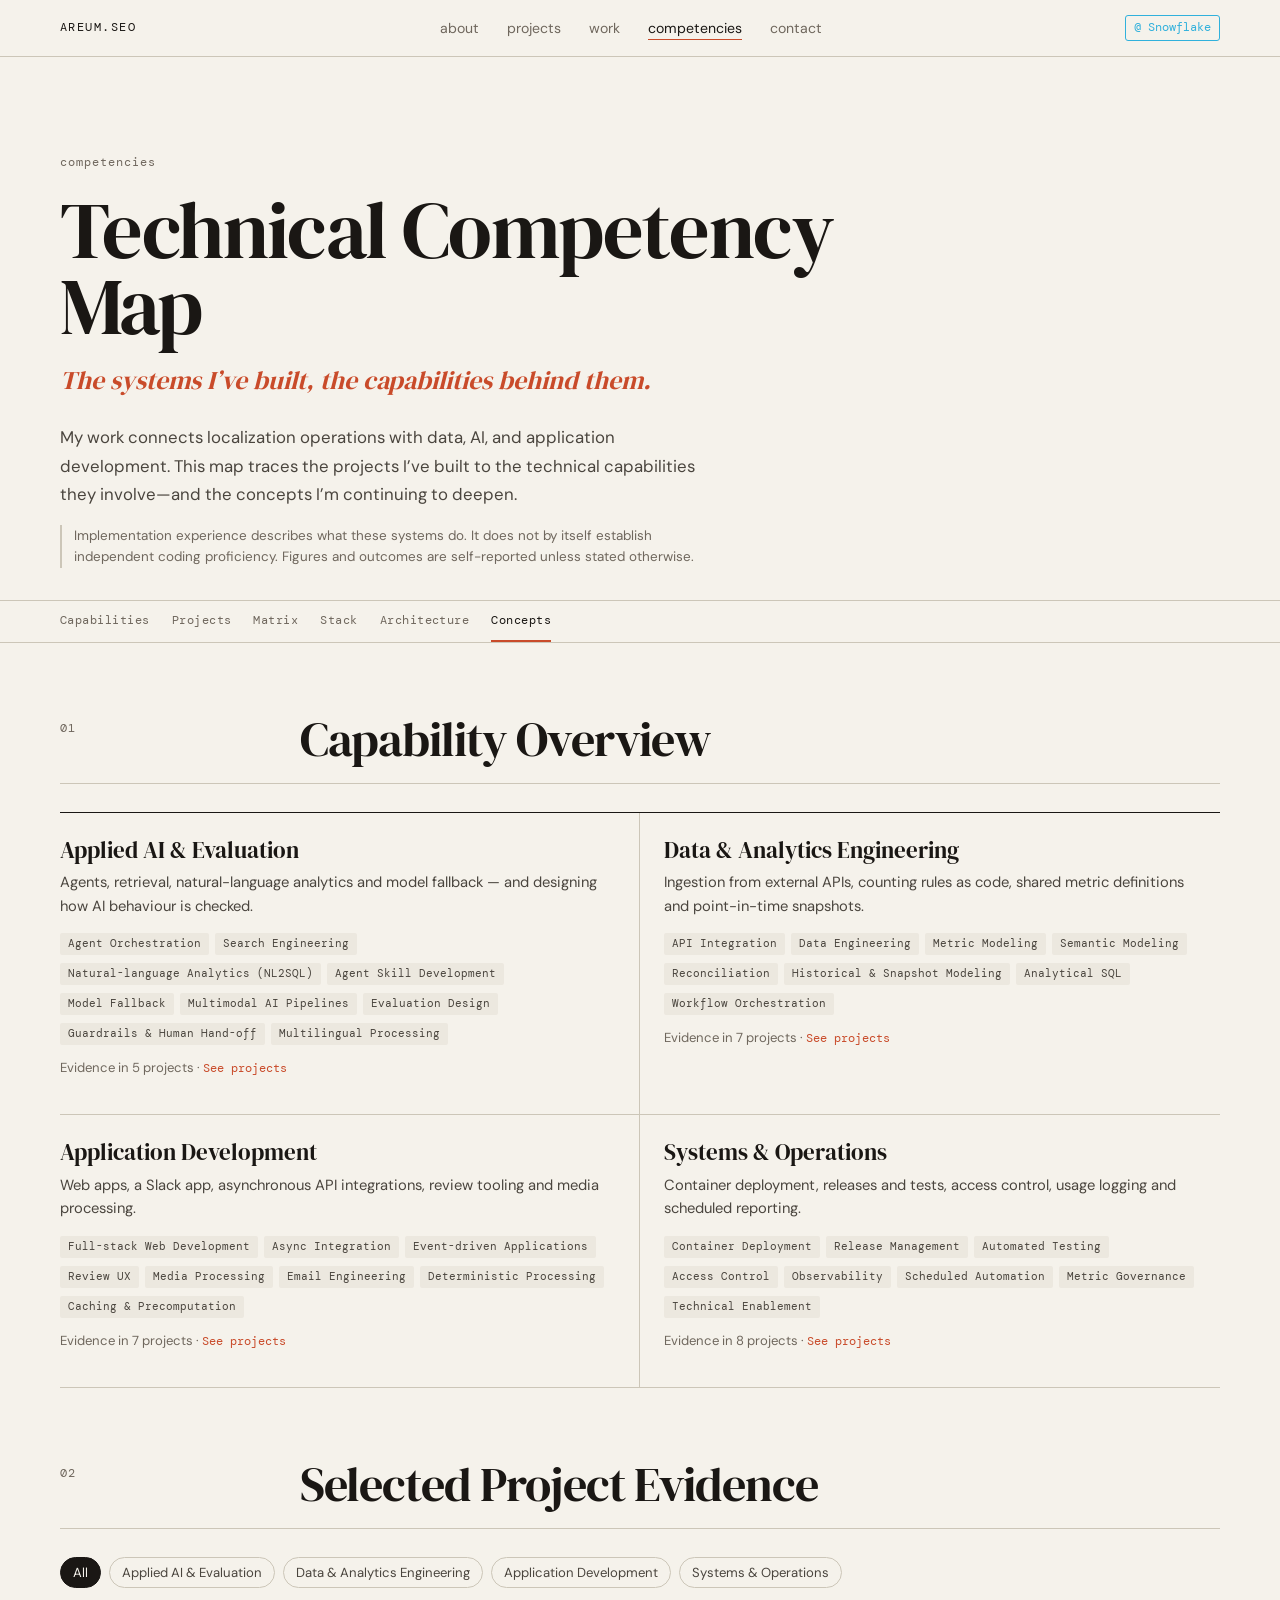
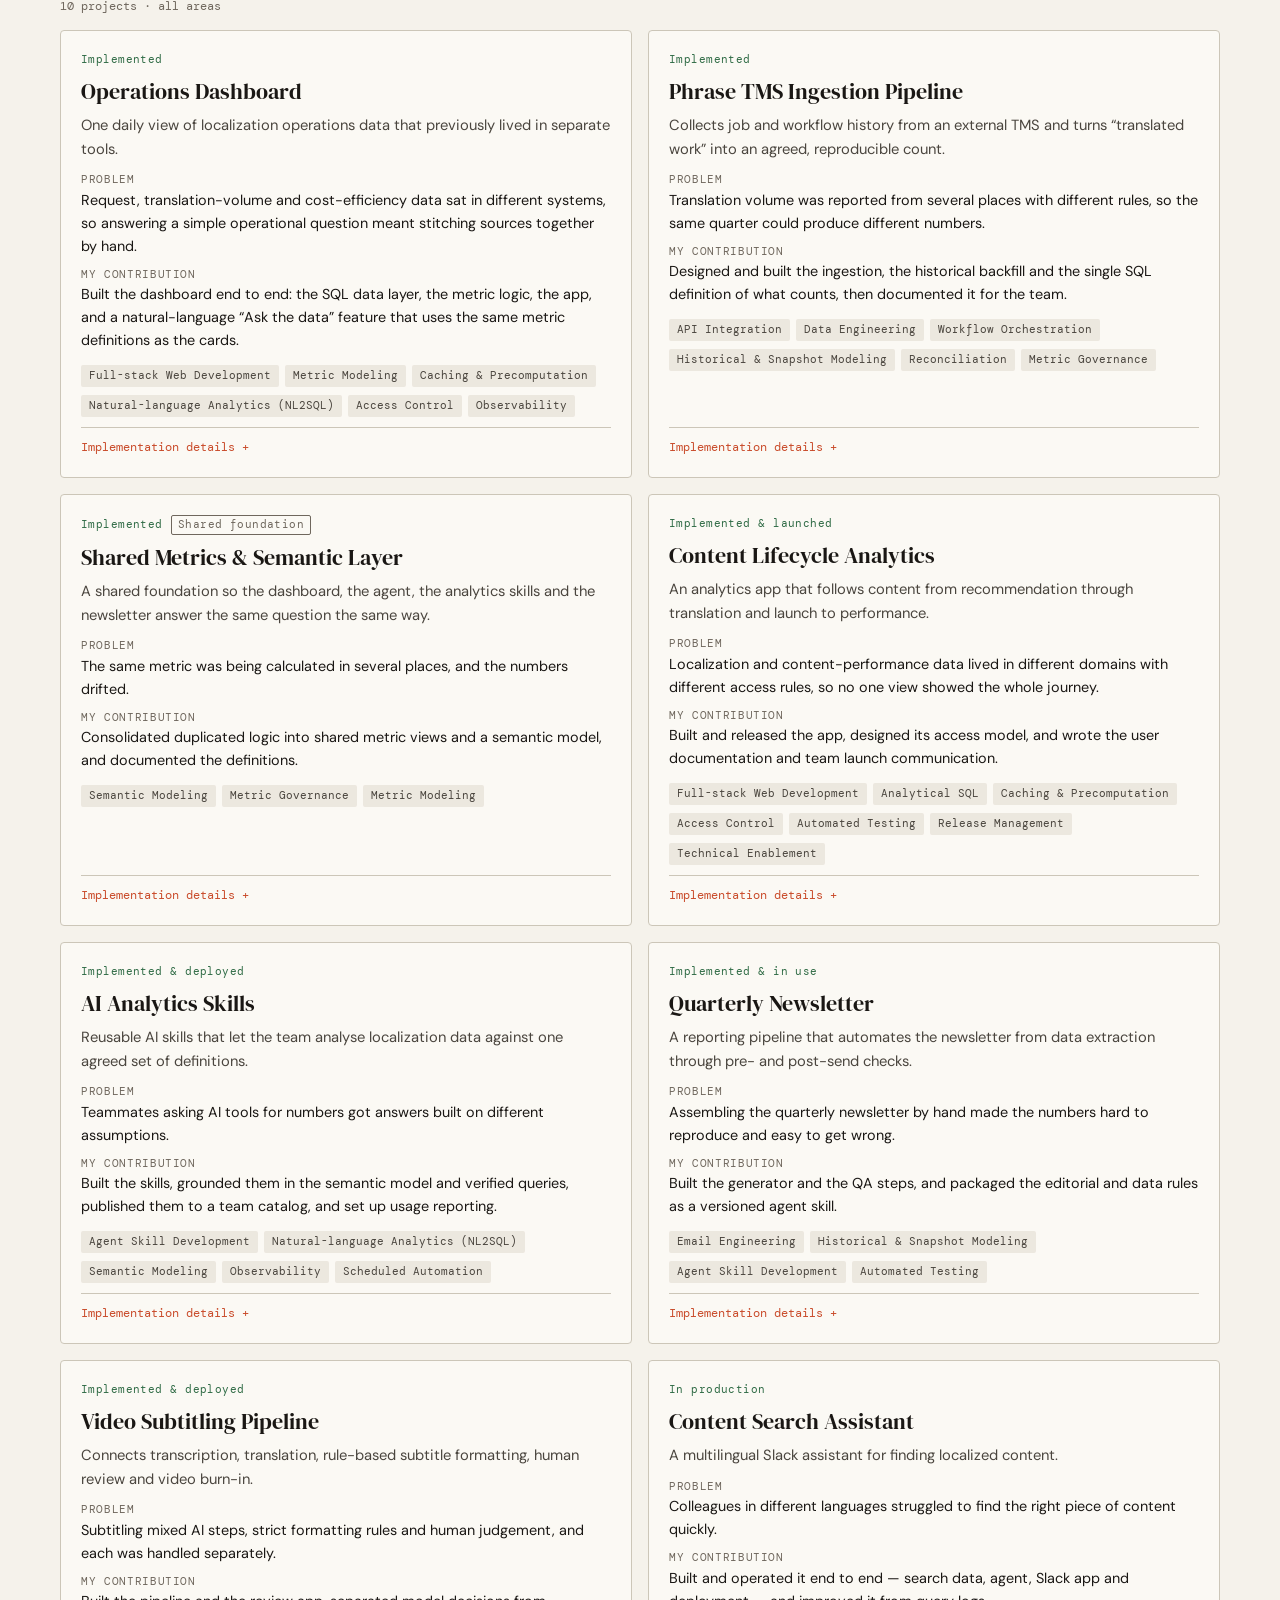
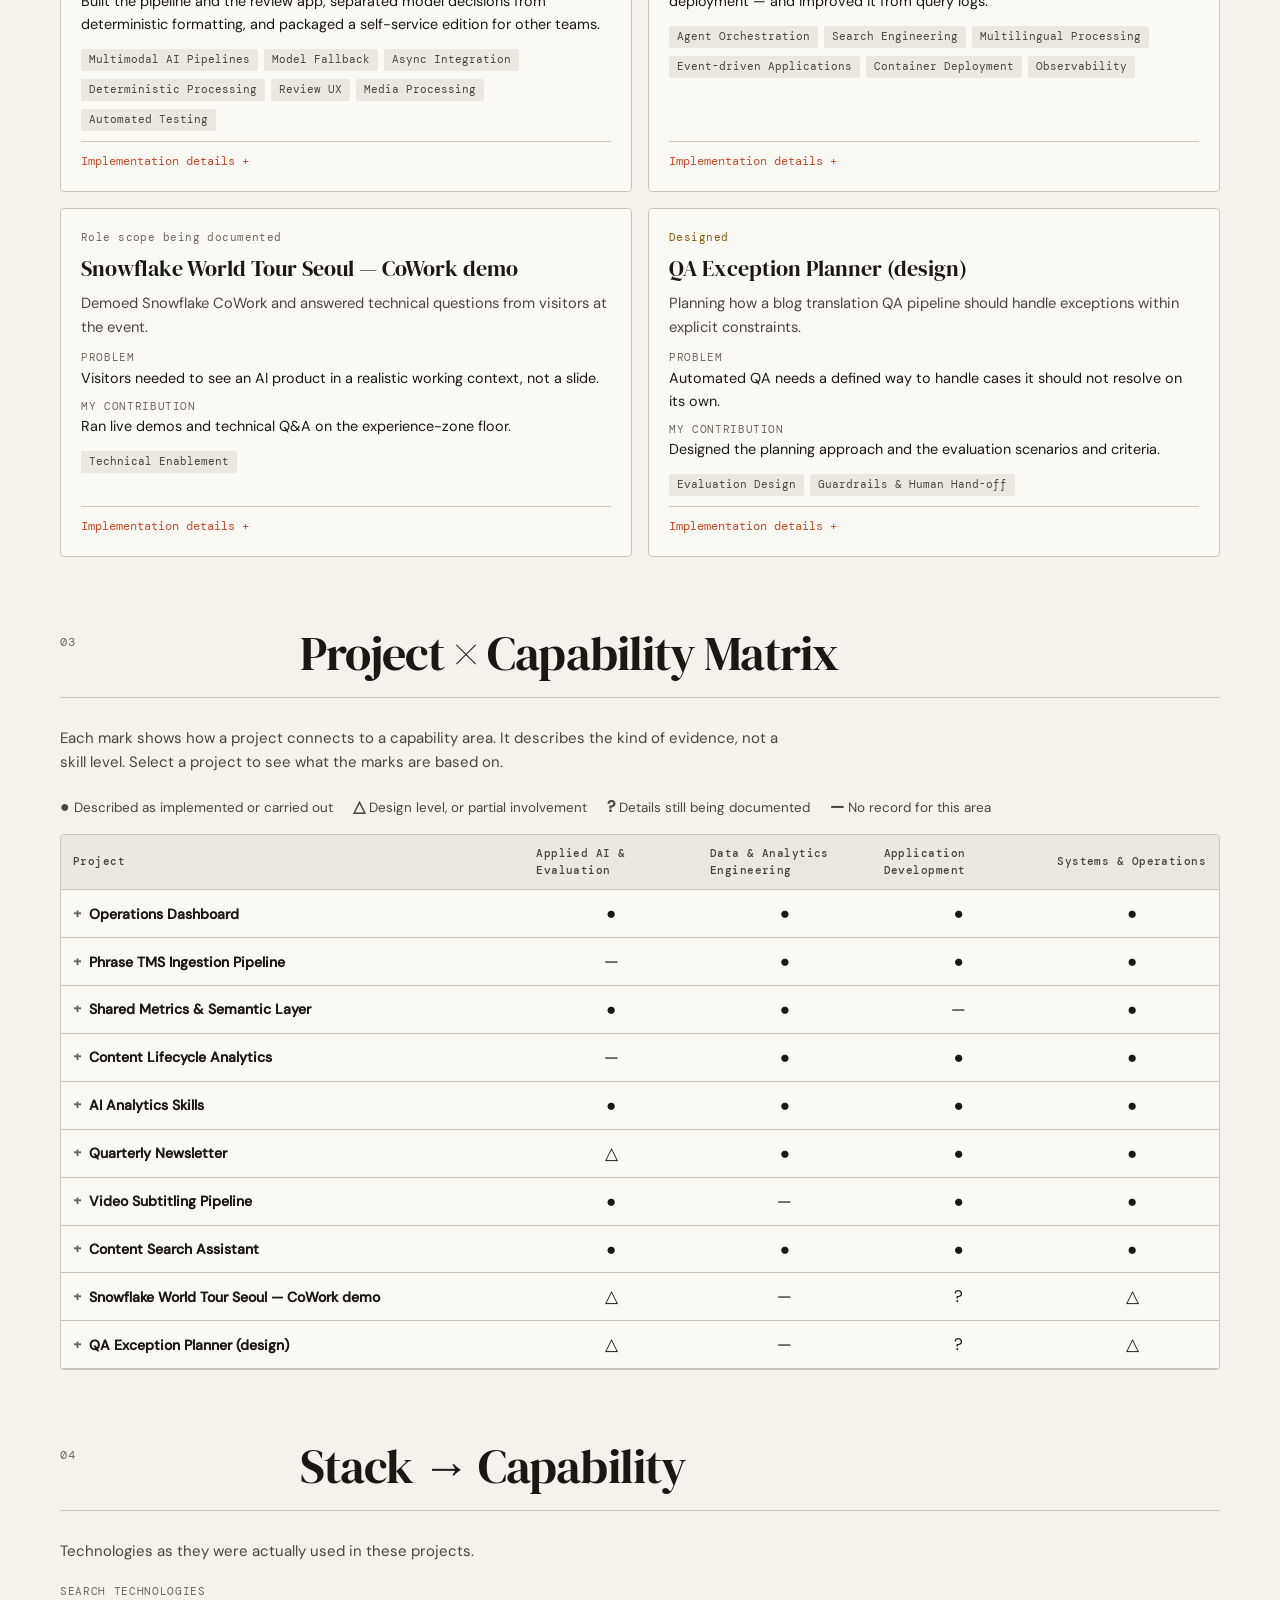
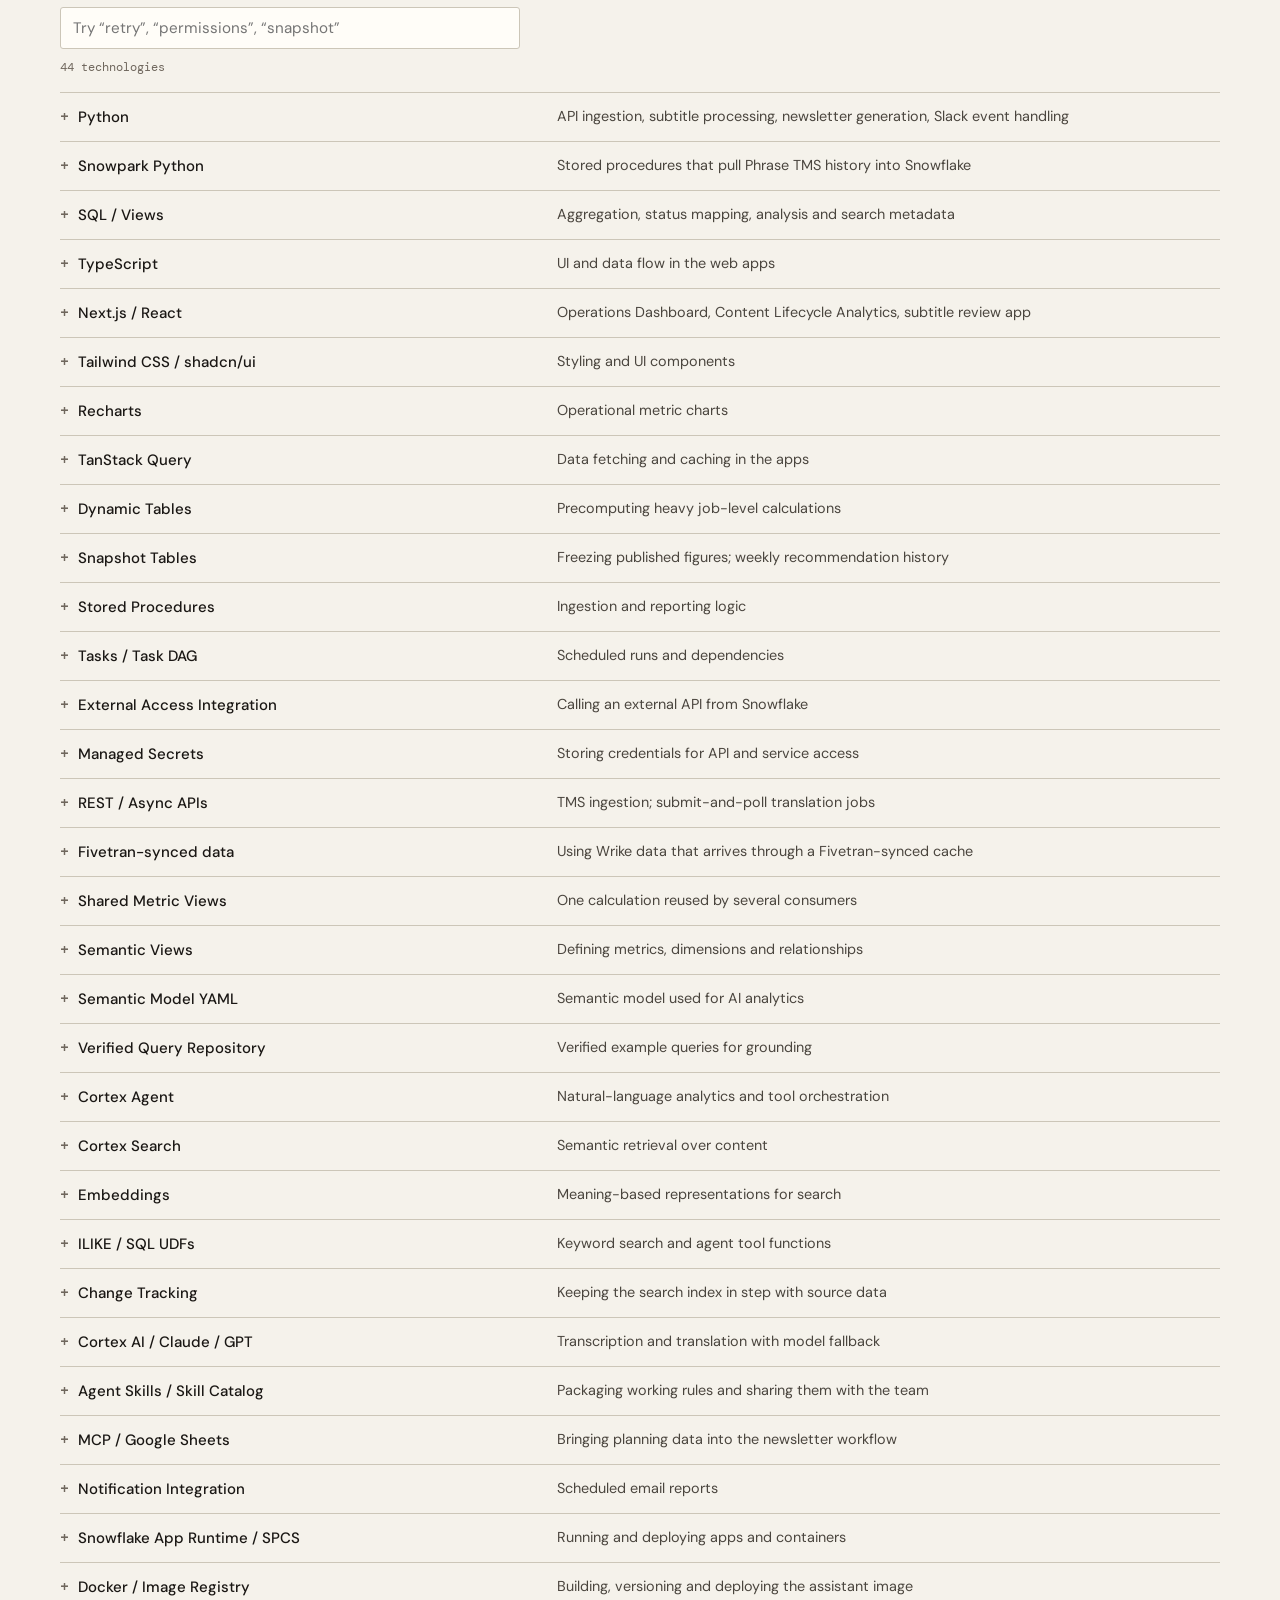
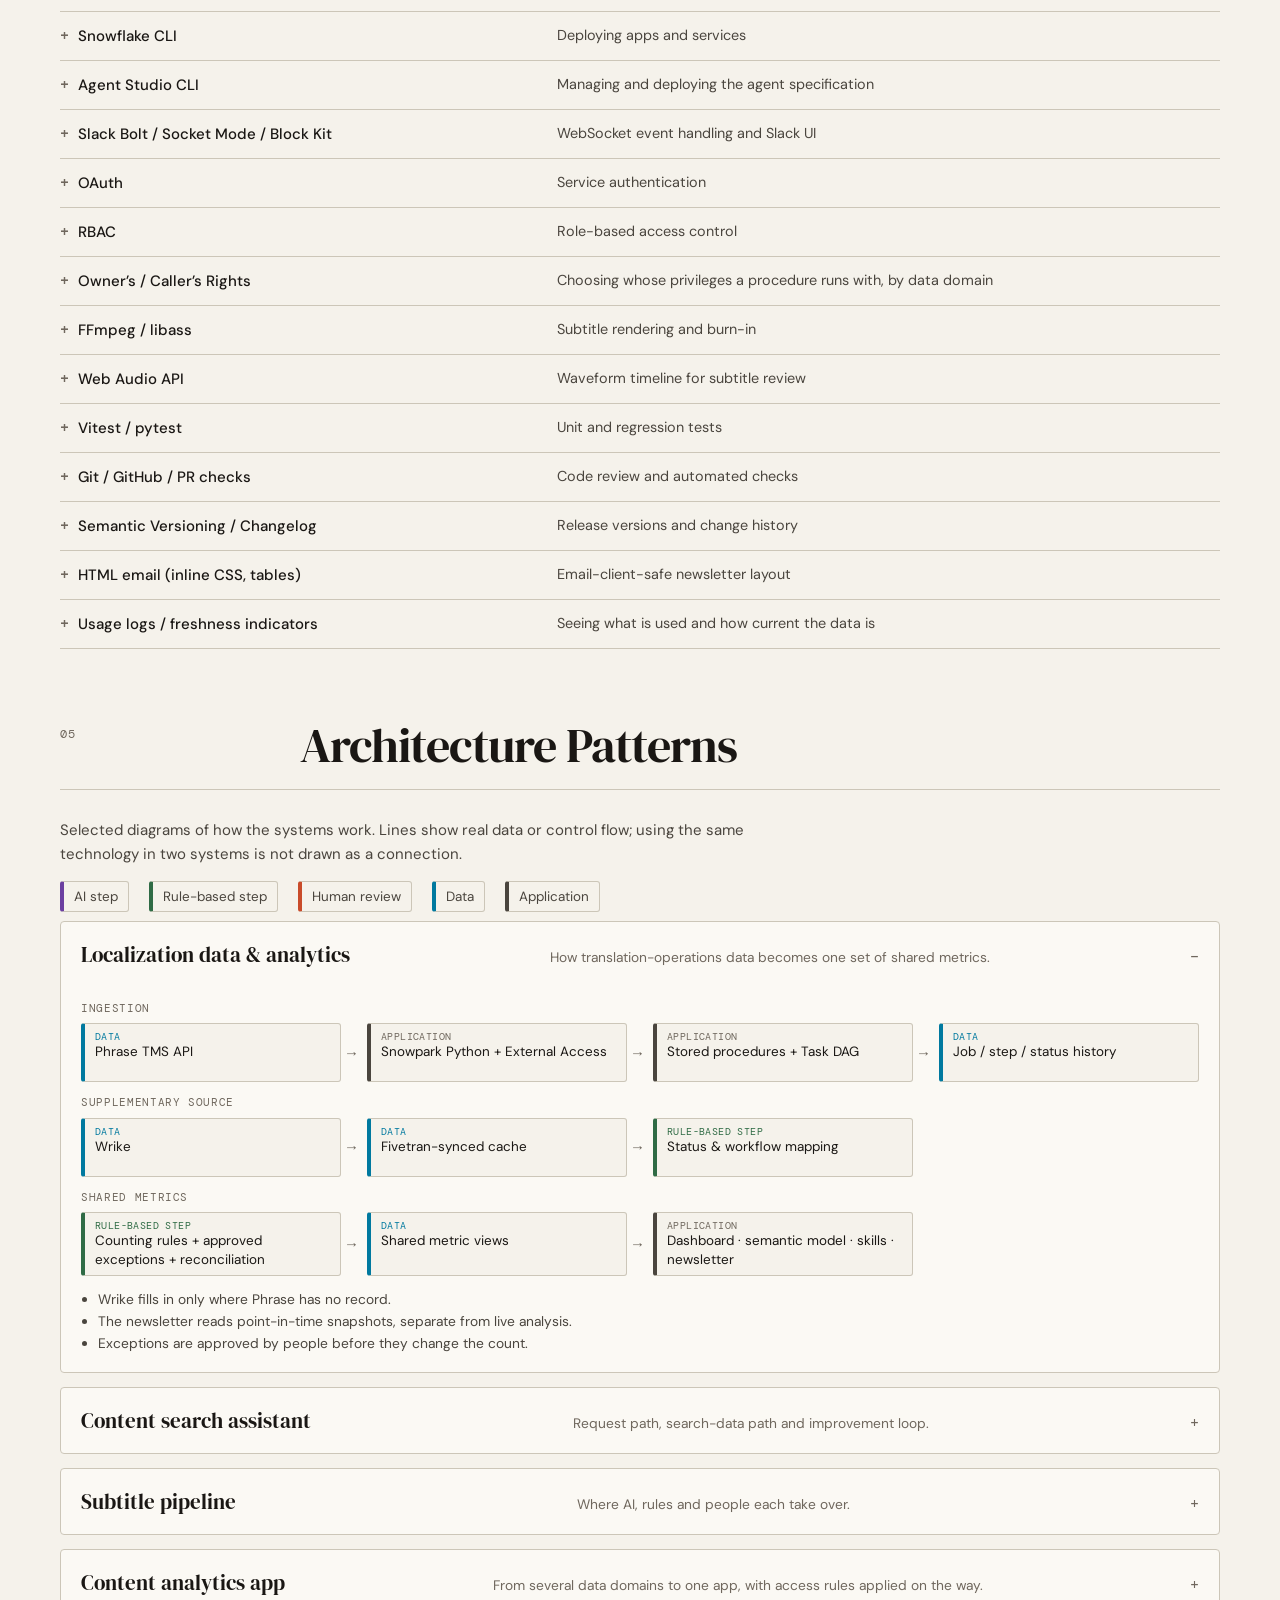
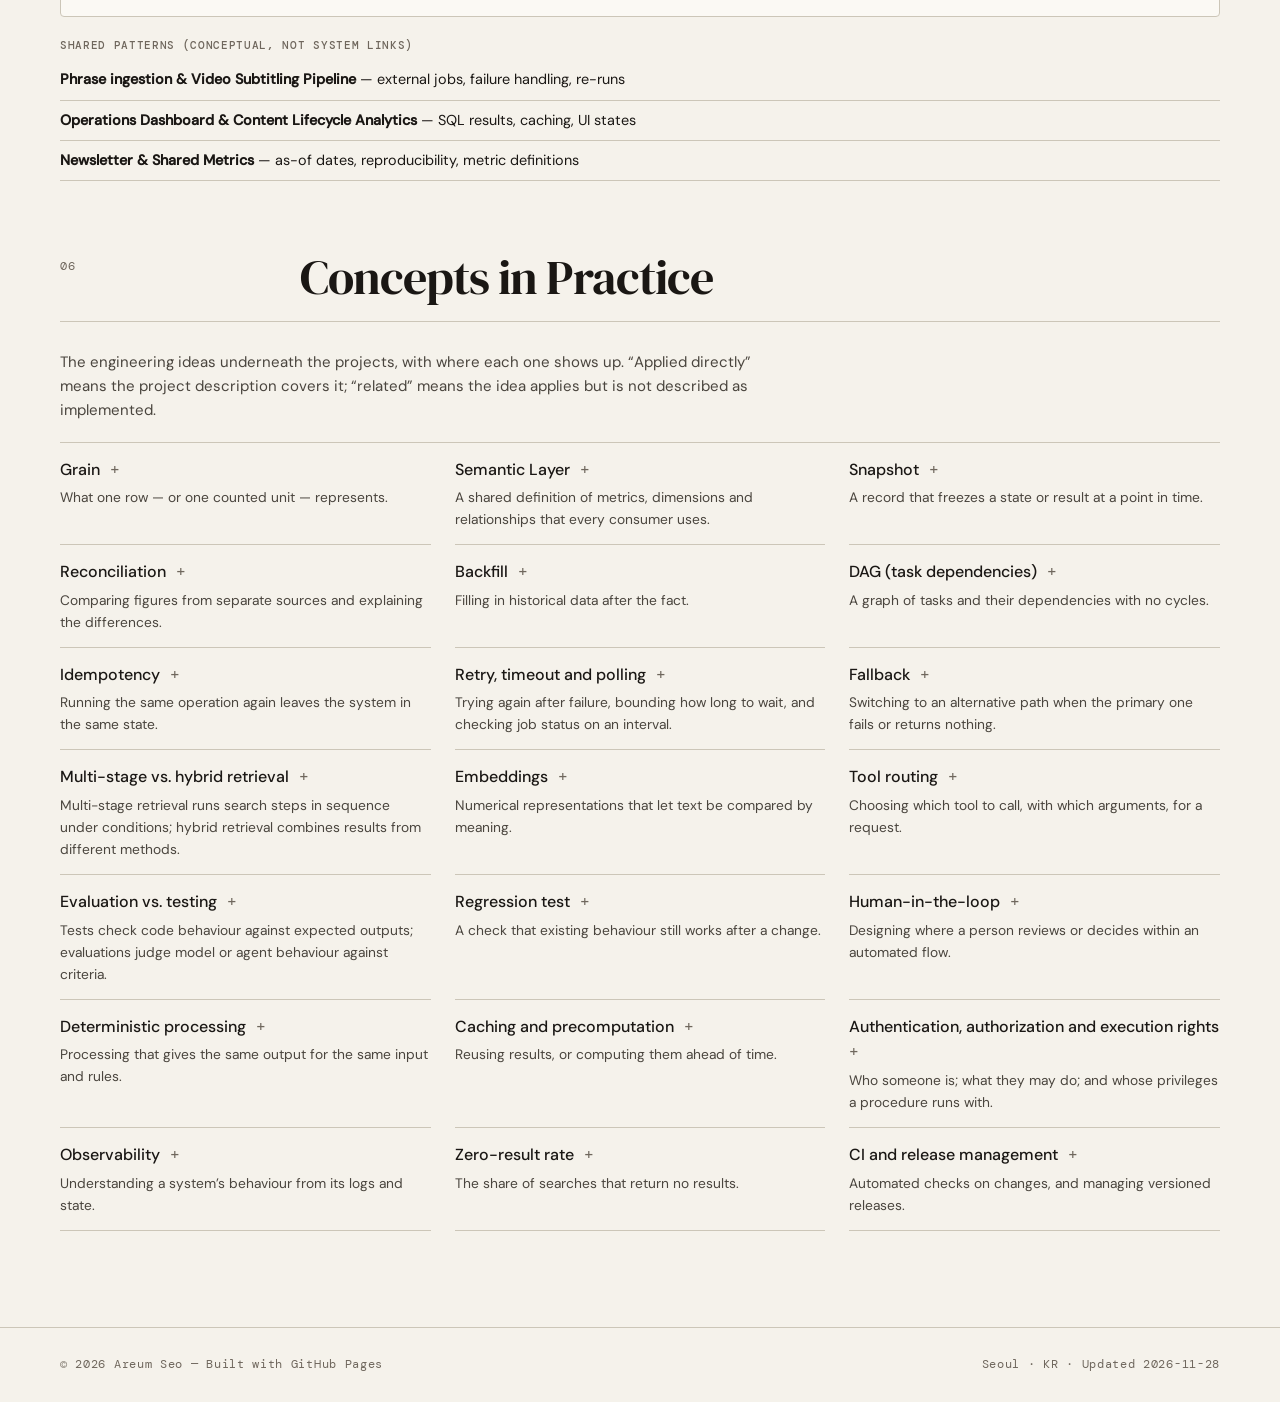
==== commit c067022d: "Add cache-busting version to competency map assets Co-Authored-By: Claude Opus 5.5 <noreply@anthropi" ====
--- a/competency-map/index.html
+++ b/competency-map/index.html
@@ -5,7 +5,7 @@
   <meta name="viewport" content="width=device-width, initial-scale=1.0" />
   <title>Technical Competency Map — Areum Seo</title>
   <meta name="description" content="The systems Areum Seo has built and the technical capabilities behind them: applied AI and evaluation, data and analytics engineering, application development, and systems and operations." />
-  <link rel="stylesheet" href="map.css" />
+  <link rel="stylesheet" href="map.css?v=20261128" />
 </head>
 <body>
   <a class="skip-link" href="#main">Skip to content</a>
@@ -97,6 +97,6 @@
     </div>
   </footer>
 
-  <script src="map.js"></script>
+  <script src="map.js?v=20261128"></script>
 </body>
 </html>
--- a/competency-map/map.css
+++ b/competency-map/map.css
@@ -165,16 +165,17 @@
 .arch-body { padding: 0 20px 18px; }
 .lane { margin-top: 12px; }
 .lane-label { font-family: 'DM Mono', monospace; font-size: 0.68rem; letter-spacing: 0.06em; text-transform: uppercase; color: var(--ink3); margin-bottom: 6px; }
-.flow { list-style: none; padding: 0; display: flex; flex-wrap: wrap; gap: 8px 0; align-items: stretch; }
-.flow li { display: flex; align-items: center; }
-.flow li + li::before { content: '→'; color: var(--ink3); padding: 0 8px; font-family: 'DM Mono', monospace; }
-.node { border: 1px solid var(--rule); border-left: 4px solid var(--k-app); background: var(--bg); padding: 6px 10px; font-size: 0.84rem; border-radius: 3px; max-width: 240px; }
+/* Equal-size boxes: every lane in a diagram uses the same number of columns (--cols, set per diagram). */
+.flow { list-style: none; padding: 0; display: grid; grid-template-columns: repeat(var(--cols, 4), minmax(0, 1fr)); column-gap: 26px; align-items: stretch; }
+.flow li { position: relative; display: flex; }
+.flow li + li::before { content: '→'; position: absolute; left: -20px; top: 50%; transform: translateY(-50%); color: var(--ink3); font-family: 'DM Mono', monospace; }
+.node { border: 1px solid var(--rule); border-left: 4px solid var(--k-app); background: var(--bg); padding: 6px 10px; font-size: 0.84rem; border-radius: 3px; width: 100%; min-height: 4.4em; line-height: 1.35; }
+.legend .node { width: auto; min-height: 0; }
 .node small { display: block; font-family: 'DM Mono', monospace; font-size: 0.62rem; letter-spacing: 0.04em; text-transform: uppercase; color: var(--ink3); }
 .k-ai { border-left-color: var(--k-ai); } .k-ai small { color: var(--k-ai); }
 .k-rule { border-left-color: var(--k-rule); } .k-rule small { color: var(--k-rule); }
 .k-human { border-left-color: var(--k-human); } .k-human small { color: var(--k-human); }
 .k-data { border-left-color: var(--k-data); } .k-data small { color: var(--k-data); }
-.legend .node { display: inline-block; }
 .arch-notes { margin-top: 12px; font-size: 0.86rem; color: var(--ink2); }
 .patterns { margin-top: 20px; }
 .patterns h3 { font-family: 'DM Mono', monospace; font-size: 0.7rem; letter-spacing: 0.06em; text-transform: uppercase; color: var(--ink3); font-weight: 500; margin-bottom: 6px; }
@@ -216,10 +217,9 @@
   .stack-item summary { grid-template-columns: minmax(0, 1fr); }
   .stack-use { padding-left: 1.4em; }
   .concept-grid { grid-template-columns: minmax(0, 1fr); }
-  .flow { flex-direction: column; align-items: stretch; }
-  .flow li { flex-direction: column; align-items: stretch; }
-  .flow li + li::before { content: '↓'; padding: 2px 0; text-align: center; }
-  .node { max-width: none; }
+  .flow { grid-template-columns: minmax(0, 1fr); row-gap: 22px; }
+  .flow li + li::before { content: '↓'; left: 50%; top: -19px; transform: translateX(-50%); }
+  .node { min-height: 0; }
   .arch > summary { flex-wrap: wrap; }
 }
 @media (prefers-reduced-motion: reduce) { html { scroll-behavior: auto; } }
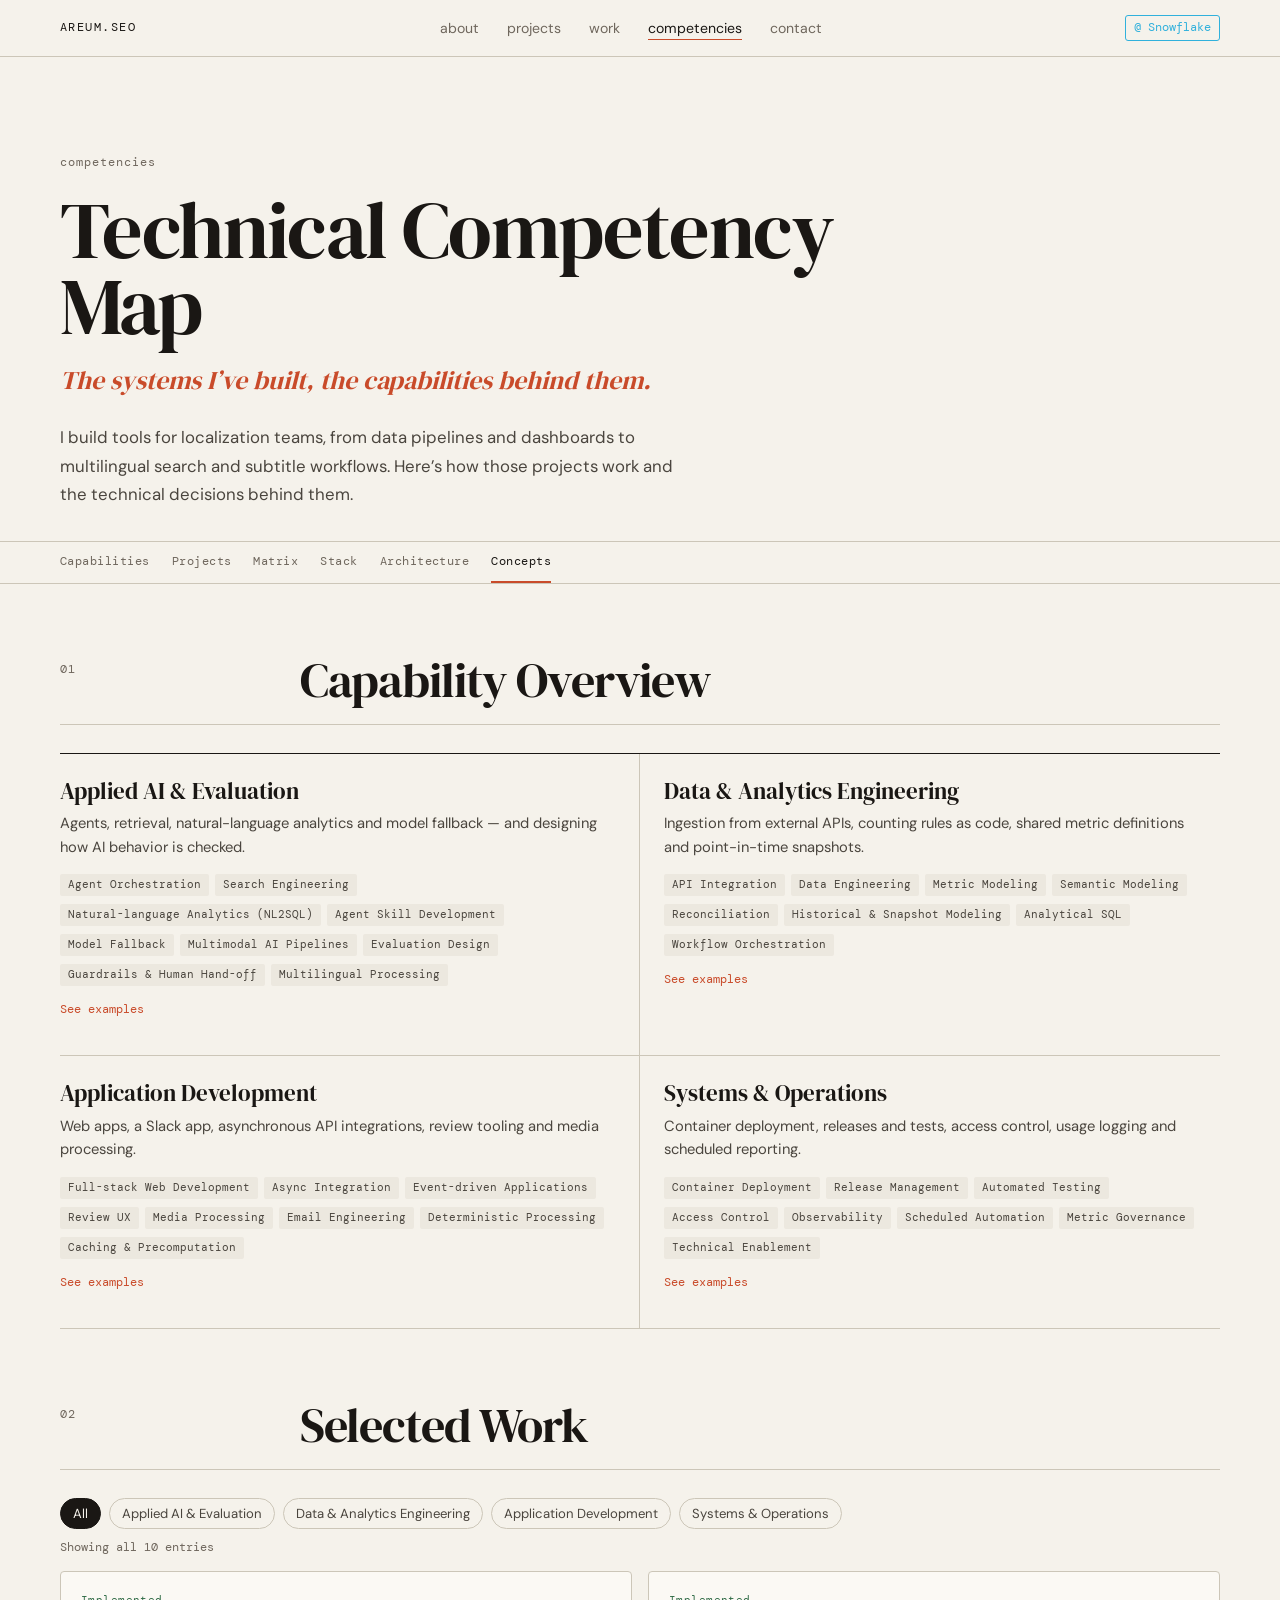
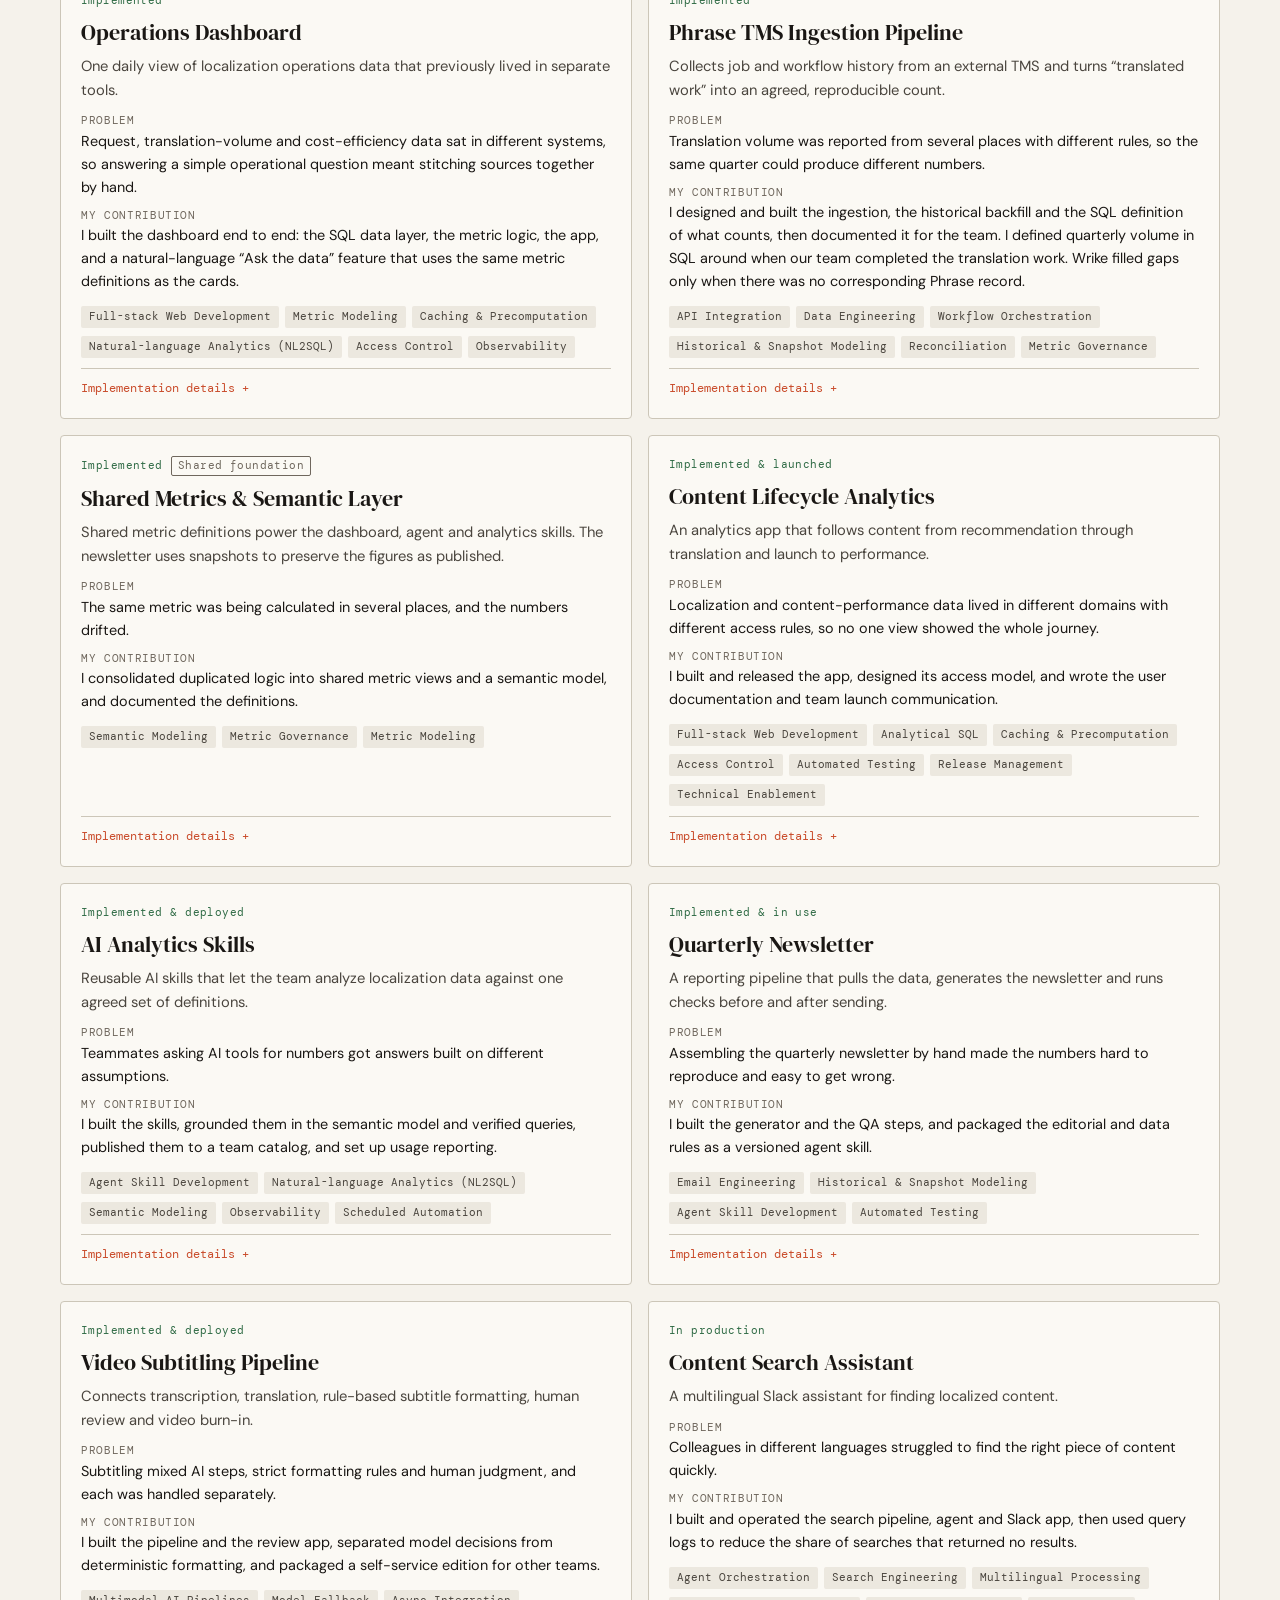
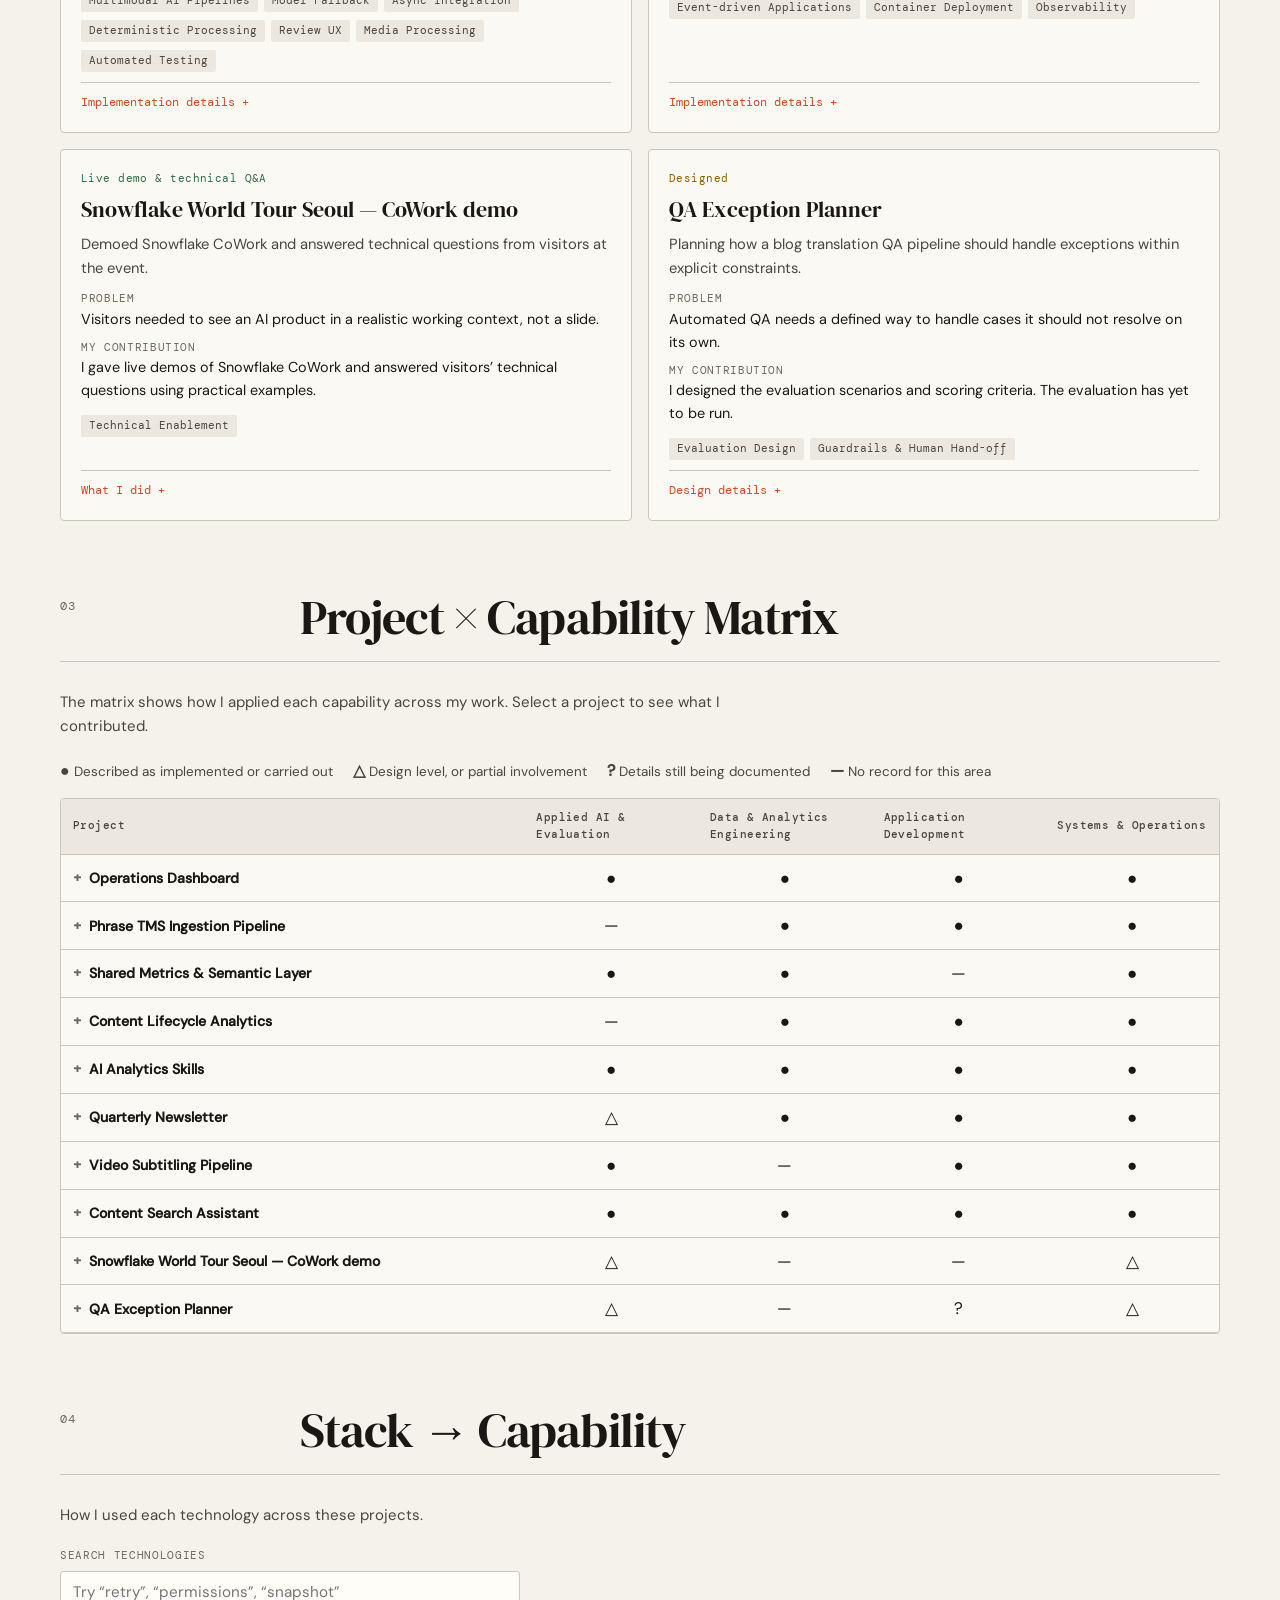
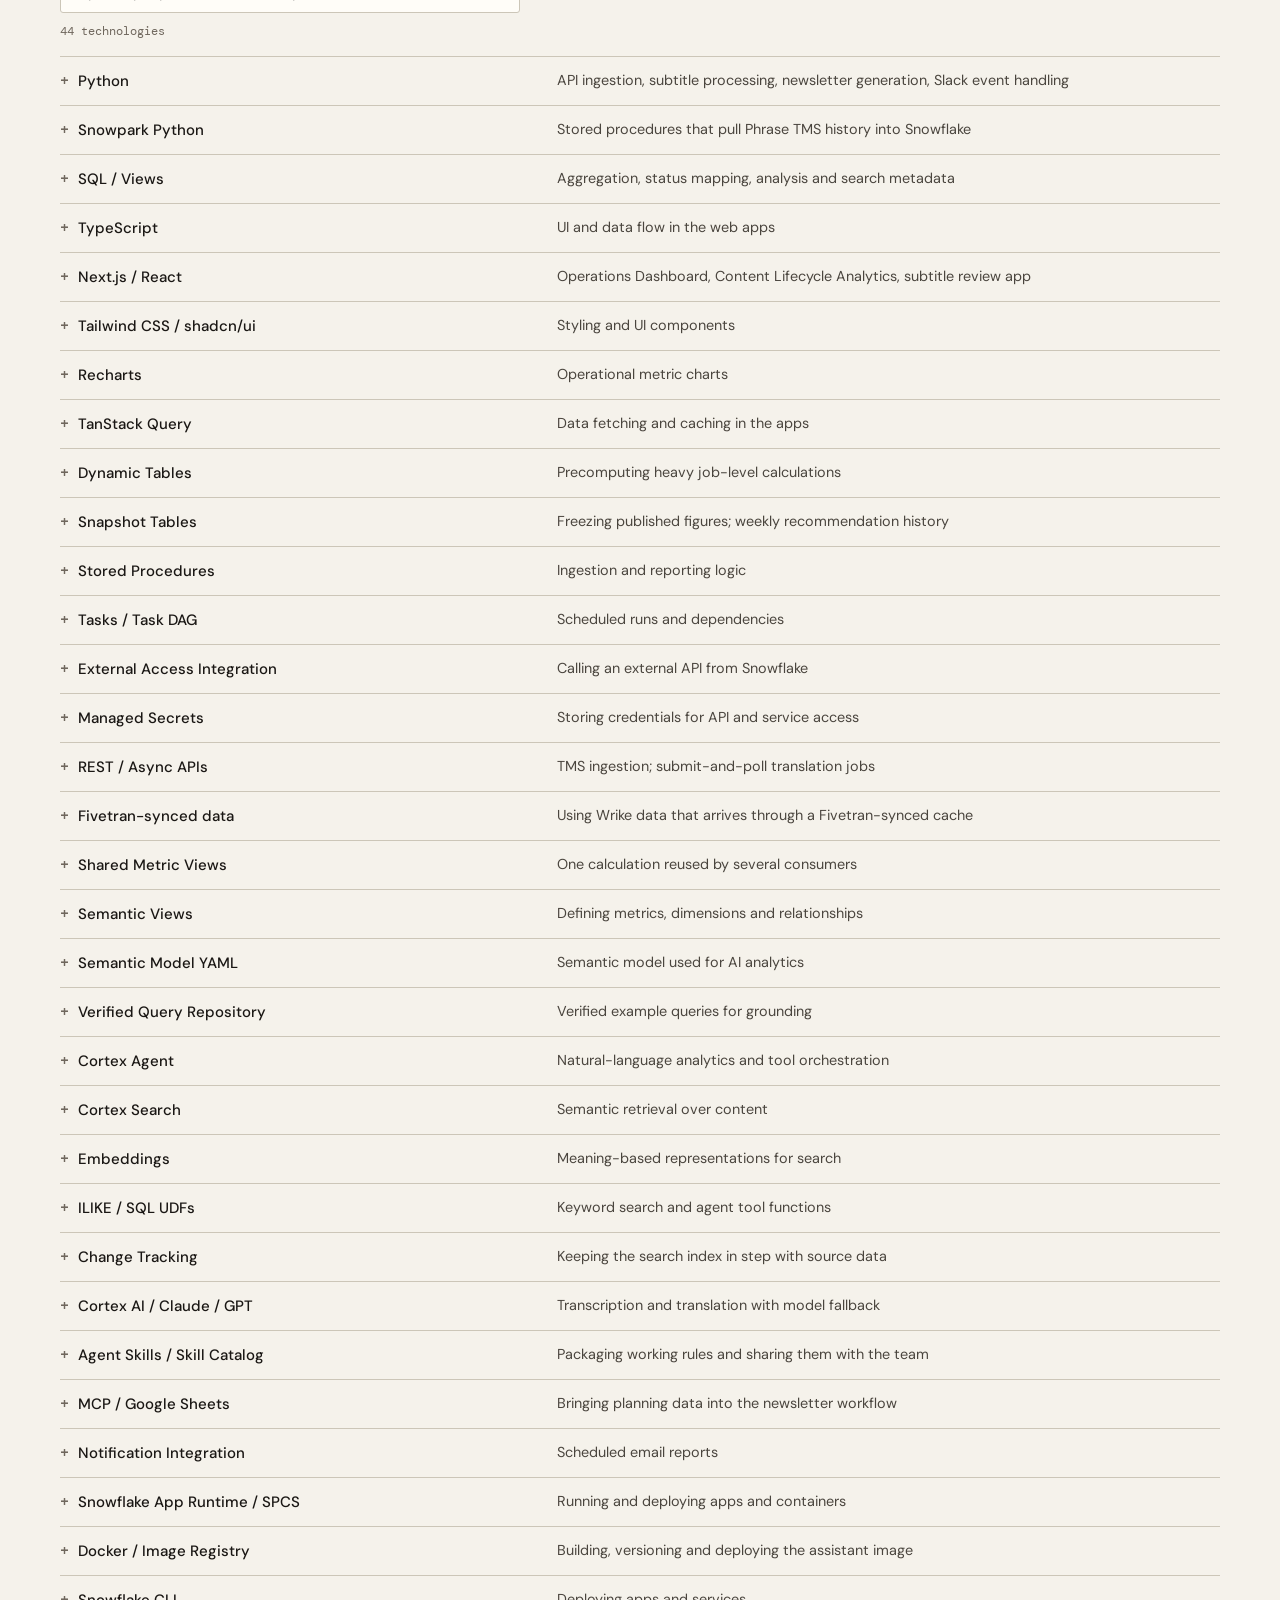
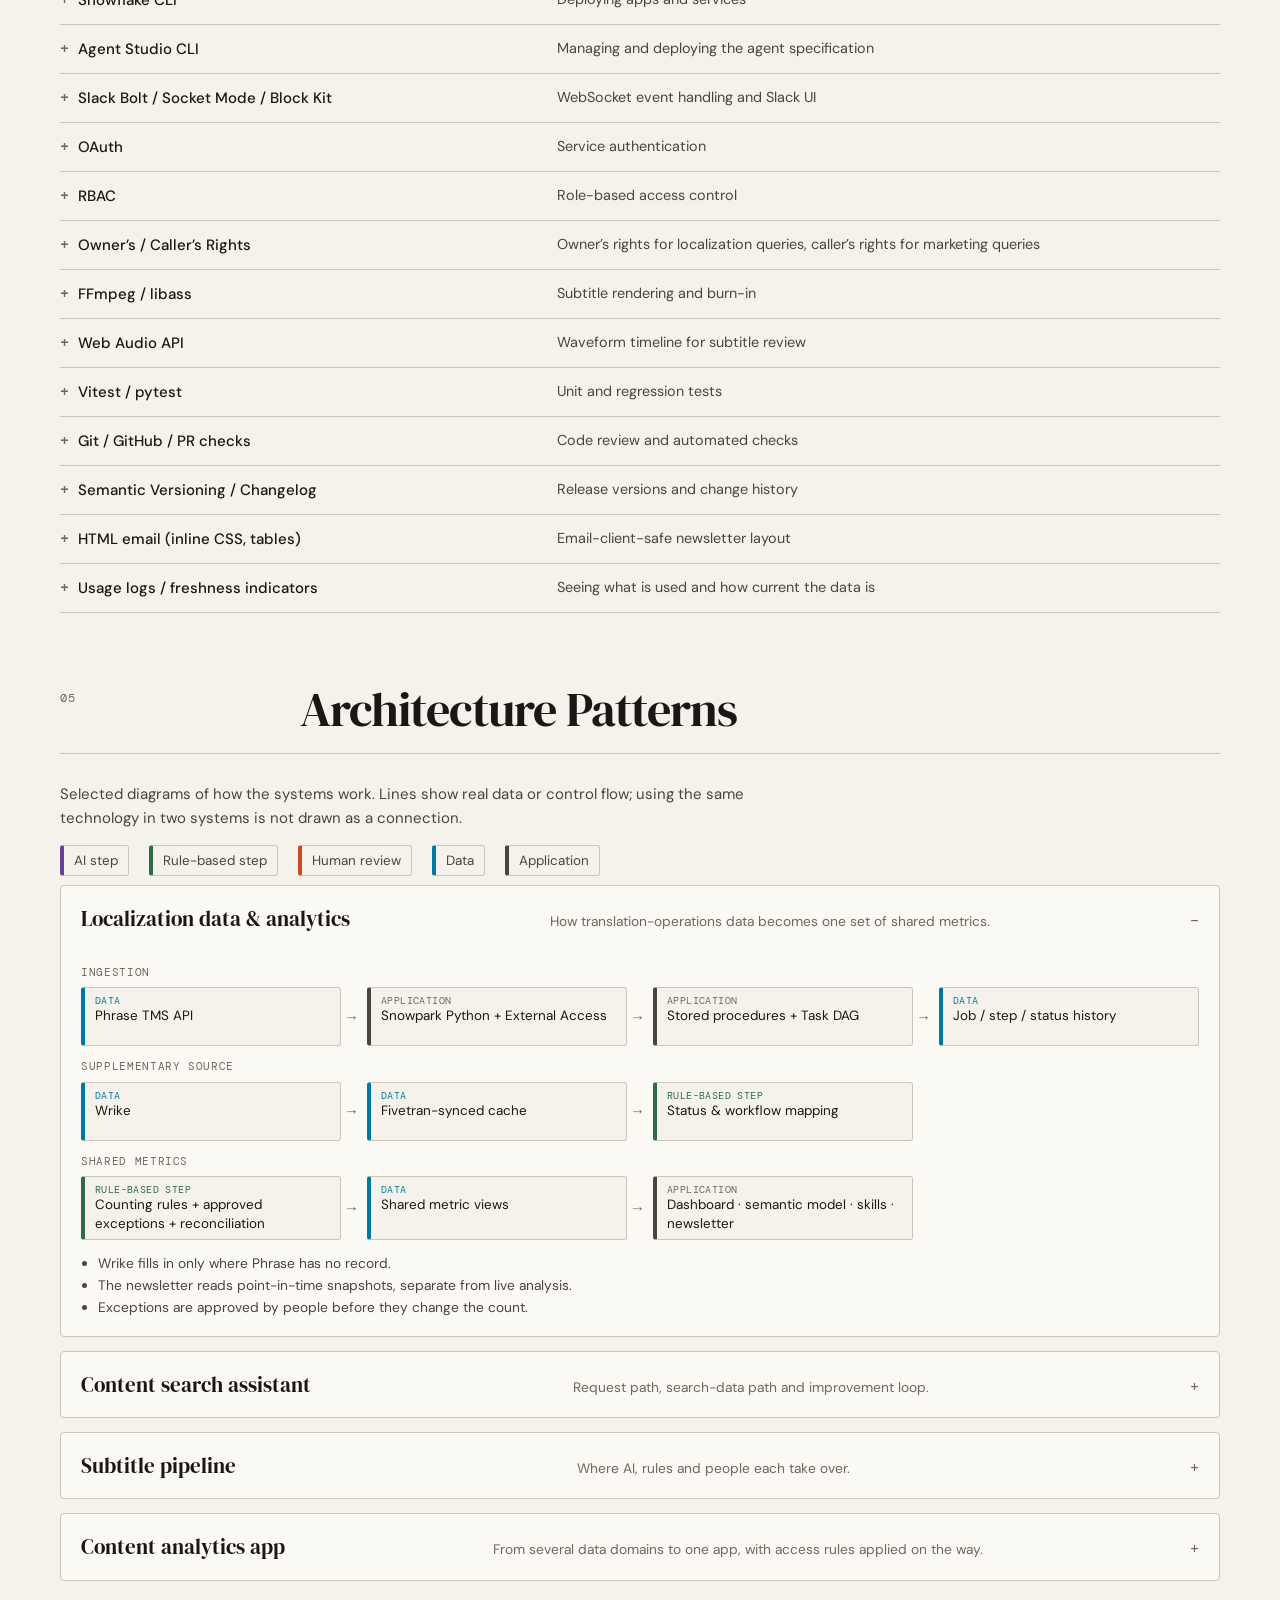
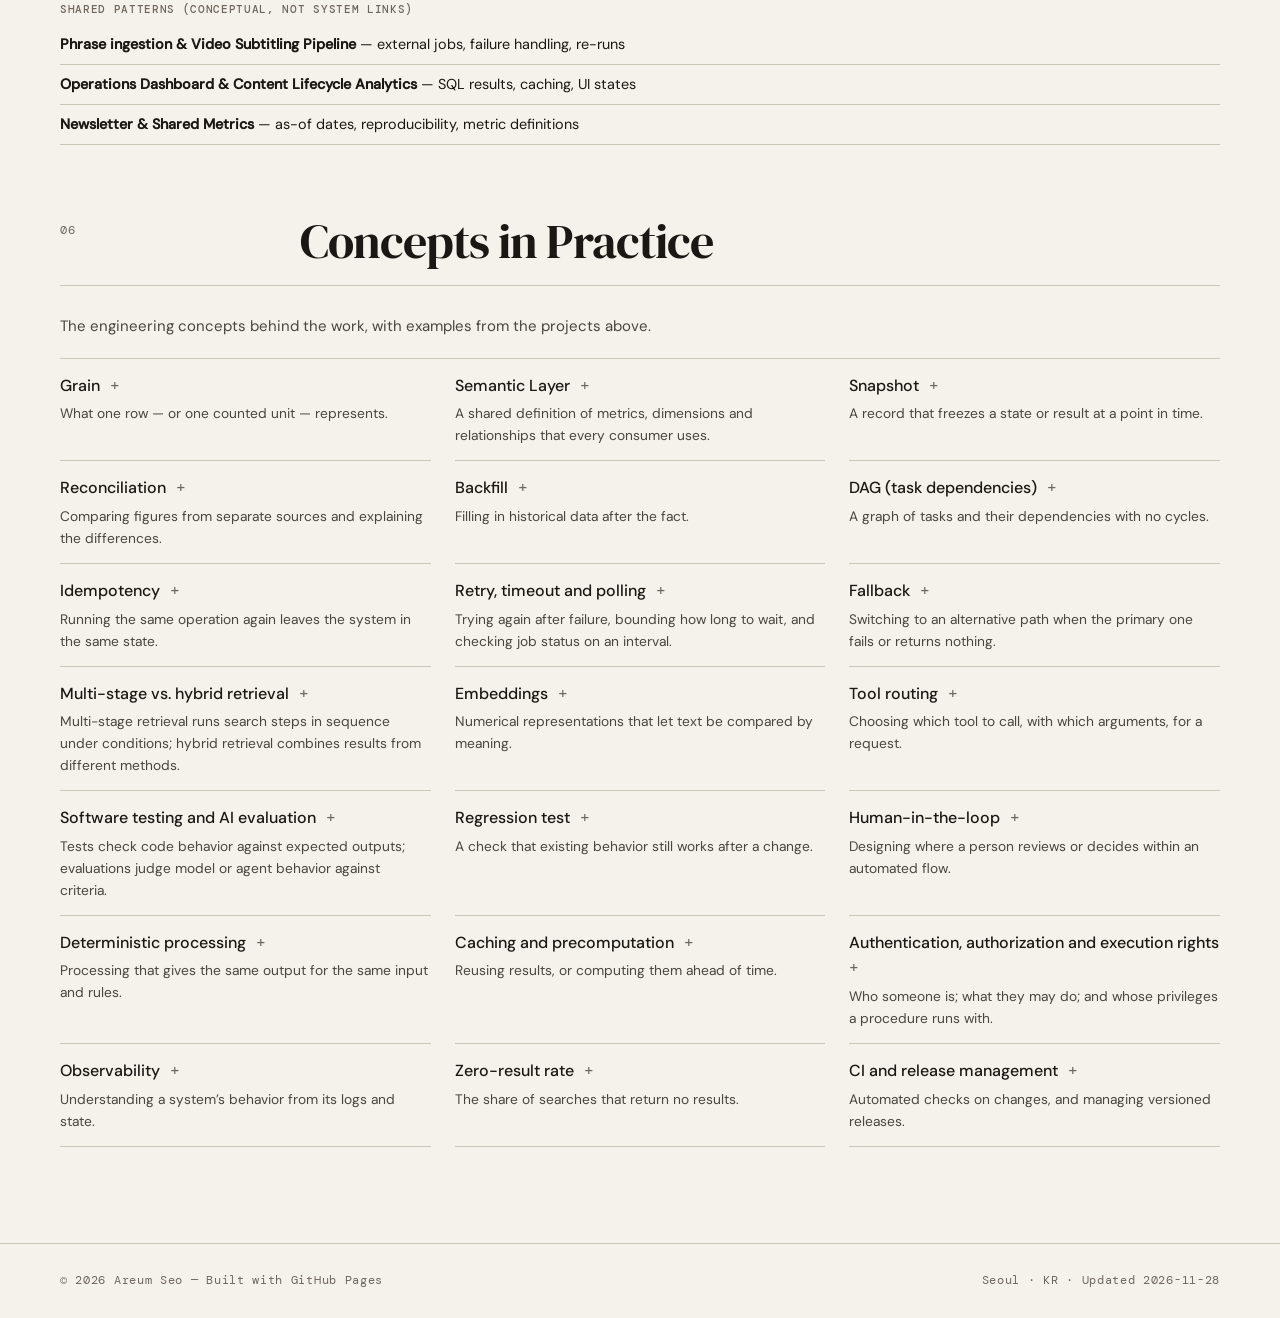
==== commit afbdfd6a: "Revise competency map copy per review First-person intro and contributions, Selected Work and entry " ====
--- a/competency-map/index.html
+++ b/competency-map/index.html
@@ -5,7 +5,7 @@
   <meta name="viewport" content="width=device-width, initial-scale=1.0" />
   <title>Technical Competency Map — Areum Seo</title>
   <meta name="description" content="The systems Areum Seo has built and the technical capabilities behind them: applied AI and evaluation, data and analytics engineering, application development, and systems and operations." />
-  <link rel="stylesheet" href="map.css?v=20261128" />
+  <link rel="stylesheet" href="map.css?v=20261128b" />
 </head>
 <body>
   <a class="skip-link" href="#main">Skip to content</a>
@@ -28,8 +28,7 @@
     <p class="page-eyebrow">Competencies</p>
     <h1 class="page-title">Technical Competency Map</h1>
     <p class="page-subtitle">The systems I’ve built, the capabilities behind them.</p>
-    <p class="page-desc">My work connects localization operations with data, AI, and application development. This map traces the projects I’ve built to the technical capabilities they involve—and the concepts I’m continuing to deepen.</p>
-    <p class="page-note" id="page-note"></p>
+    <p class="page-desc">I build tools for localization teams, from data pipelines and dashboards to multilingual search and subtitle workflows. Here’s how those projects work and the technical decisions behind them.</p>
   </header>
 
   <nav class="subnav" aria-label="On this page">
@@ -52,7 +51,7 @@
     </section>
 
     <section class="section" id="projects" aria-labelledby="h-projects">
-      <div class="section-header"><span class="section-num">02</span><h2 class="section-title" id="h-projects">Selected Project Evidence</h2></div>
+      <div class="section-header"><span class="section-num">02</span><h2 class="section-title" id="h-projects">Selected Work</h2></div>
       <div class="chips" role="group" aria-label="Filter projects by capability area" id="project-filter"></div>
       <p class="count" id="project-count" aria-live="polite"></p>
       <div class="card-grid" id="project-list"></div>
@@ -60,14 +59,14 @@
 
     <section class="section" id="matrix" aria-labelledby="h-matrix">
       <div class="section-header"><span class="section-num">03</span><h2 class="section-title" id="h-matrix">Project × Capability Matrix</h2></div>
-      <p class="lead">Each mark shows how a project connects to a capability area. It describes the kind of evidence, not a skill level. Select a project to see what the marks are based on.</p>
+      <p class="lead">The matrix shows how I applied each capability across my work. Select a project to see what I contributed.</p>
       <ul class="legend" id="matrix-legend"></ul>
       <div id="matrix-body"></div>
     </section>
 
     <section class="section" id="stack" aria-labelledby="h-stack">
       <div class="section-header"><span class="section-num">04</span><h2 class="section-title" id="h-stack">Stack → Capability</h2></div>
-      <p class="lead">Technologies as they were actually used in these projects.</p>
+      <p class="lead">How I used each technology across these projects.</p>
       <div class="search">
         <label for="stack-q">Search technologies</label>
         <input type="search" id="stack-q" placeholder="Try “retry”, “permissions”, “snapshot”" autocomplete="off" />
@@ -85,7 +84,7 @@
 
     <section class="section" id="concepts" aria-labelledby="h-concepts">
       <div class="section-header"><span class="section-num">06</span><h2 class="section-title" id="h-concepts">Concepts in Practice</h2></div>
-      <p class="lead">The engineering ideas underneath the projects, with where each one shows up. “Applied directly” means the project description covers it; “related” means the idea applies but is not described as implemented.</p>
+      <p class="lead">The engineering concepts behind the work, with examples from the projects above.</p>
       <div class="concept-grid" id="concept-list"></div>
     </section>
   </main>
@@ -97,6 +96,6 @@
     </div>
   </footer>
 
-  <script src="map.js?v=20261128"></script>
+  <script src="map.js?v=20261128b"></script>
 </body>
 </html>
